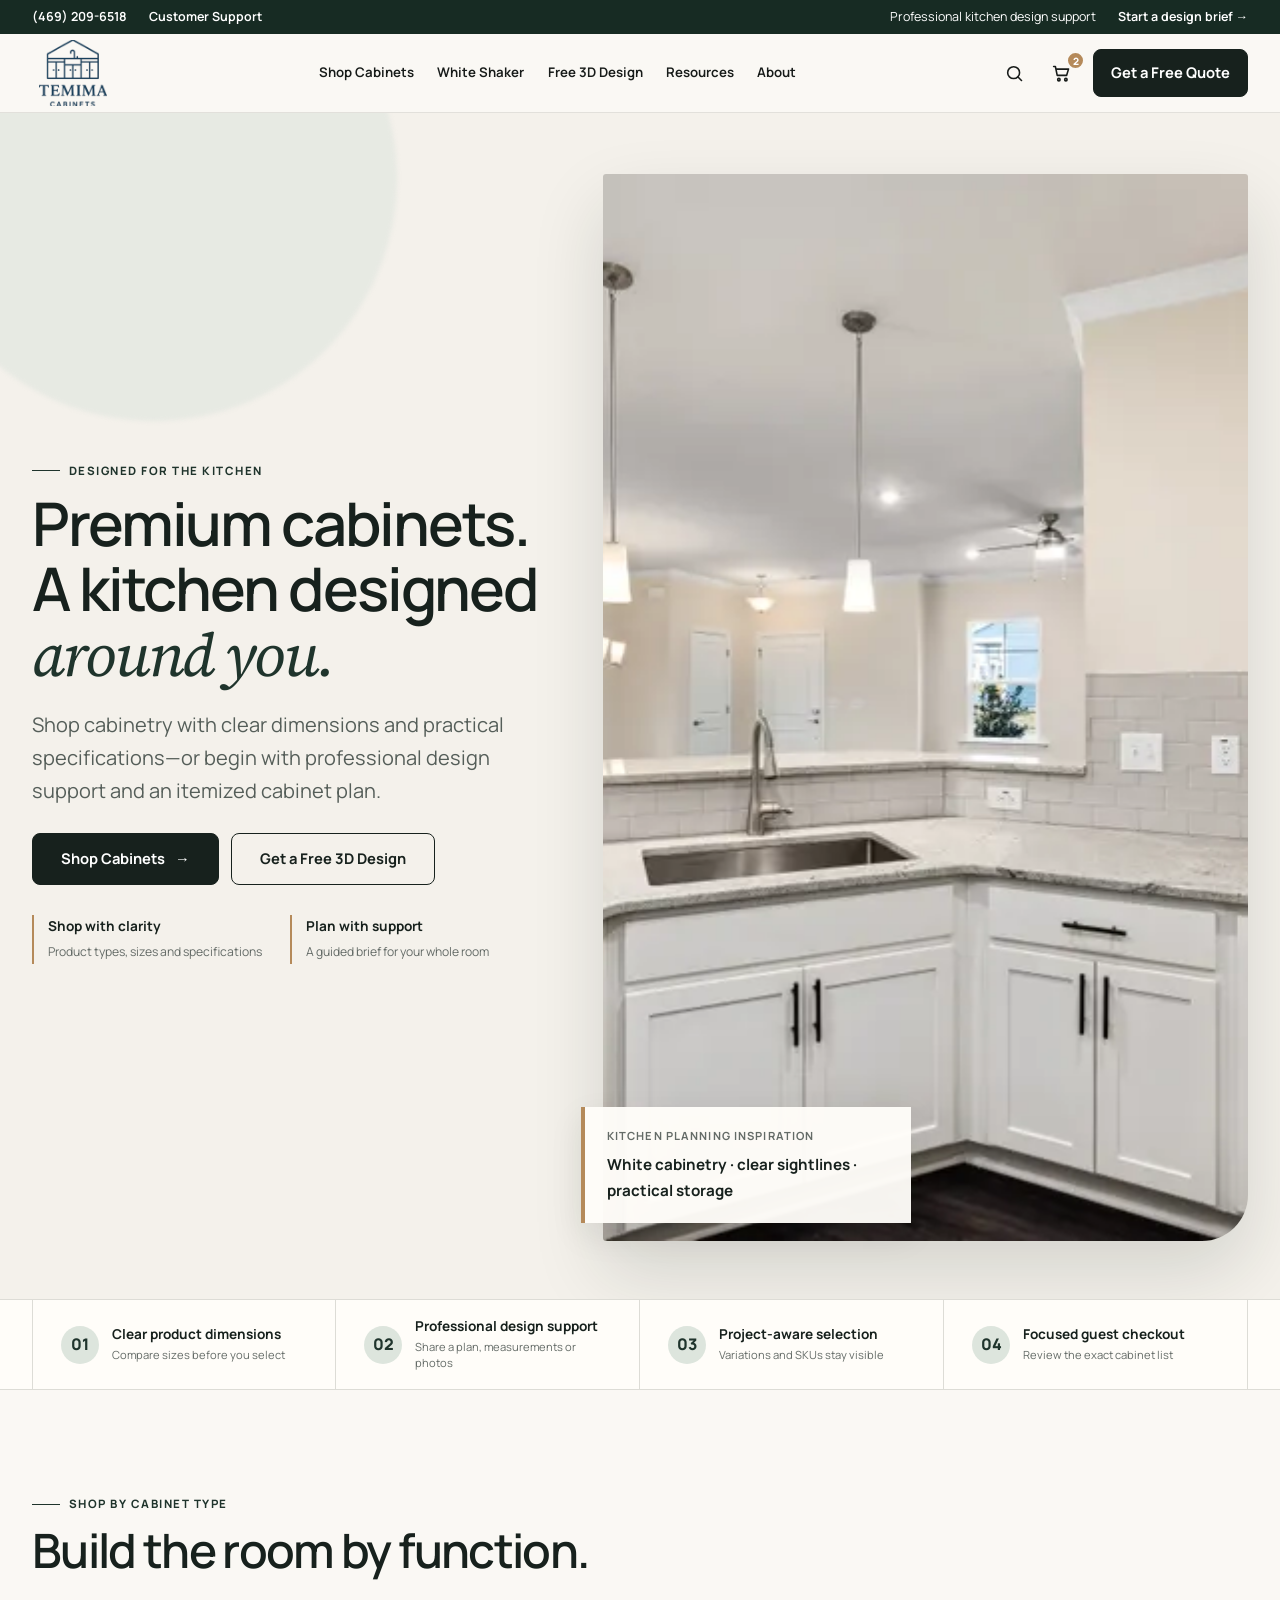
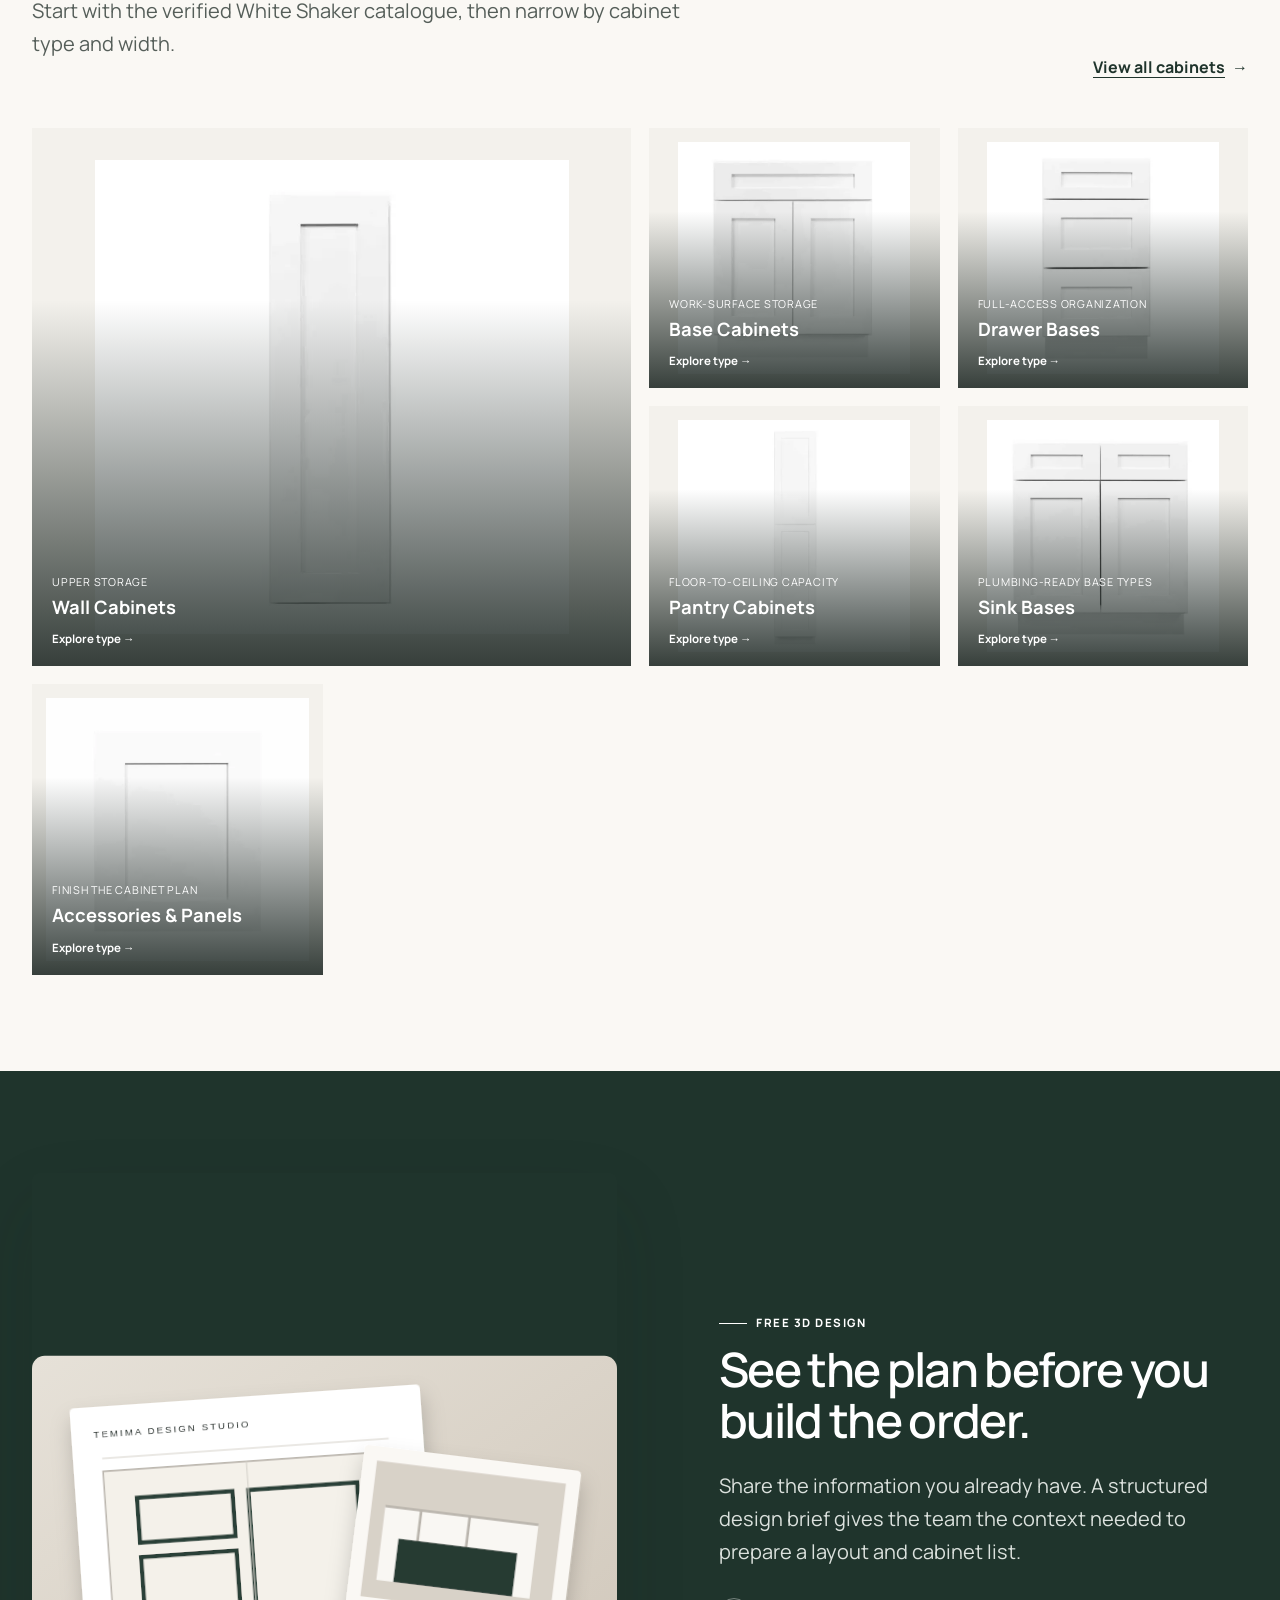
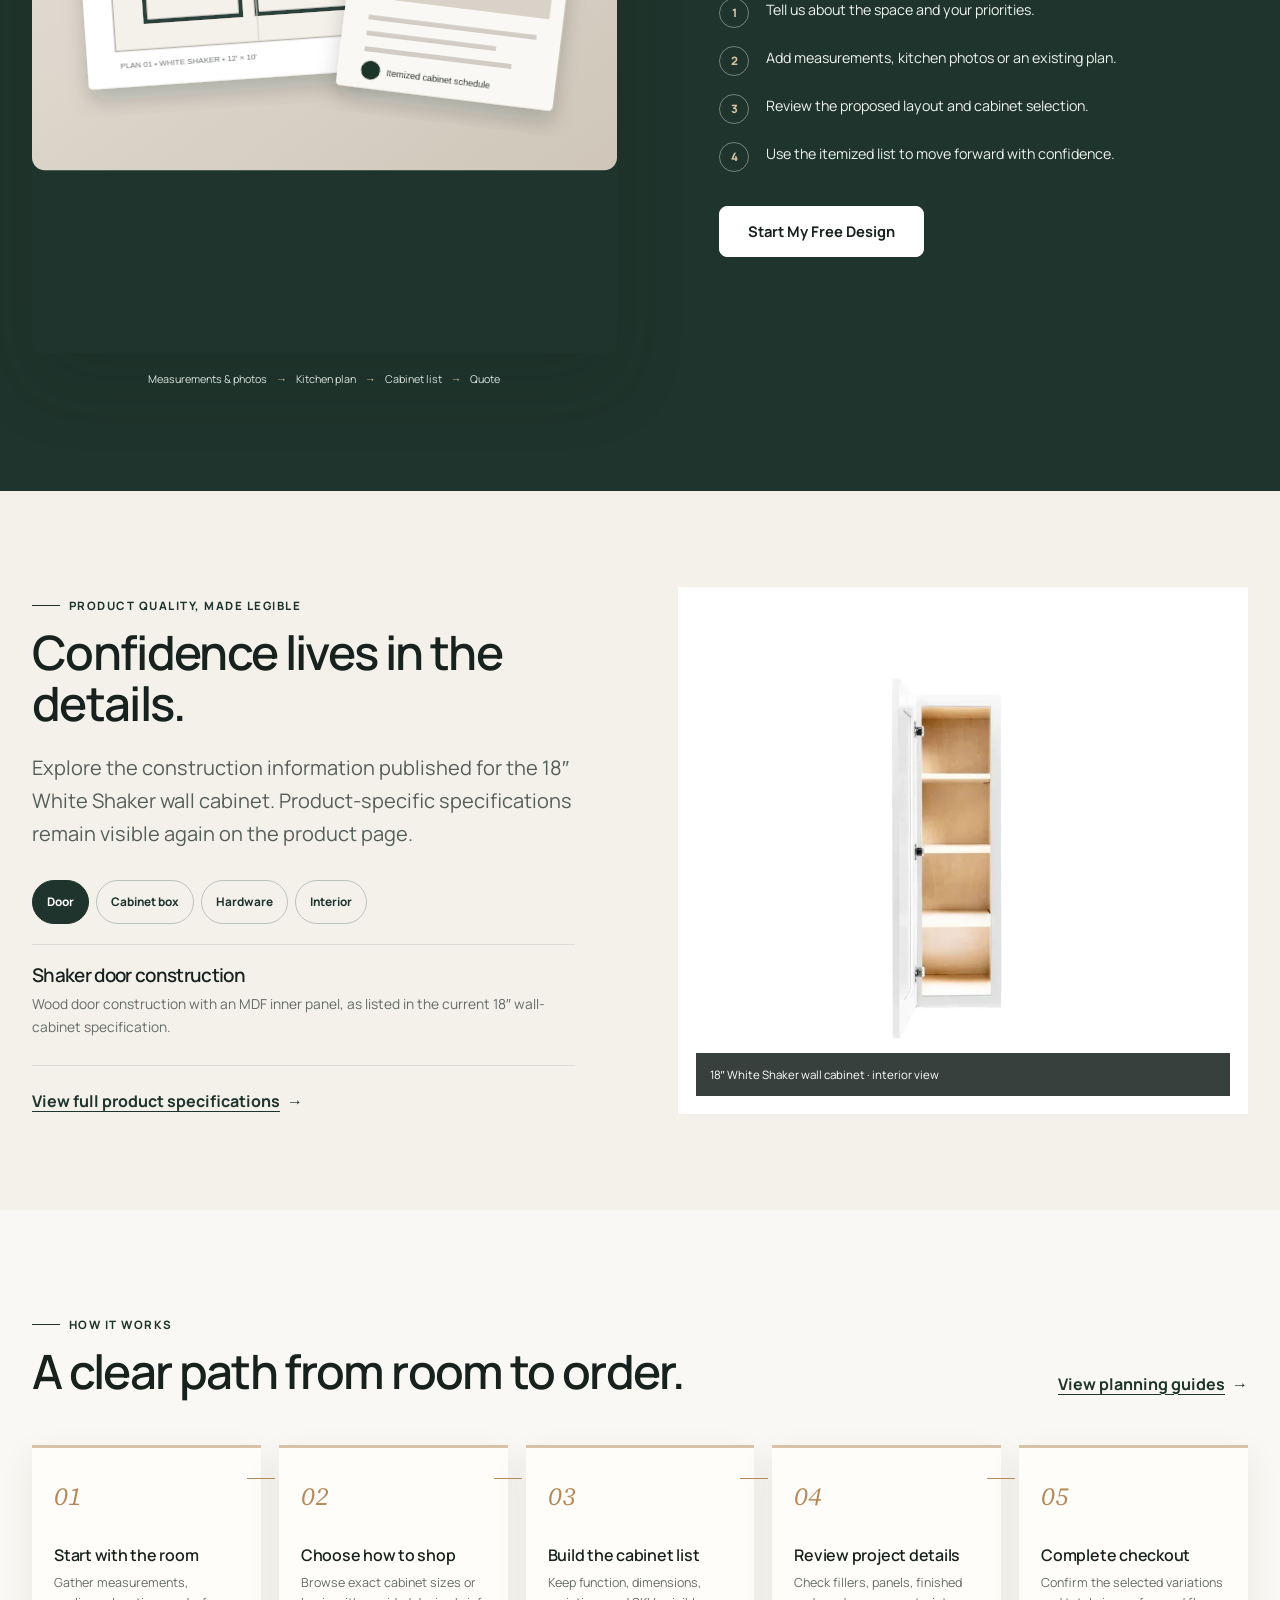
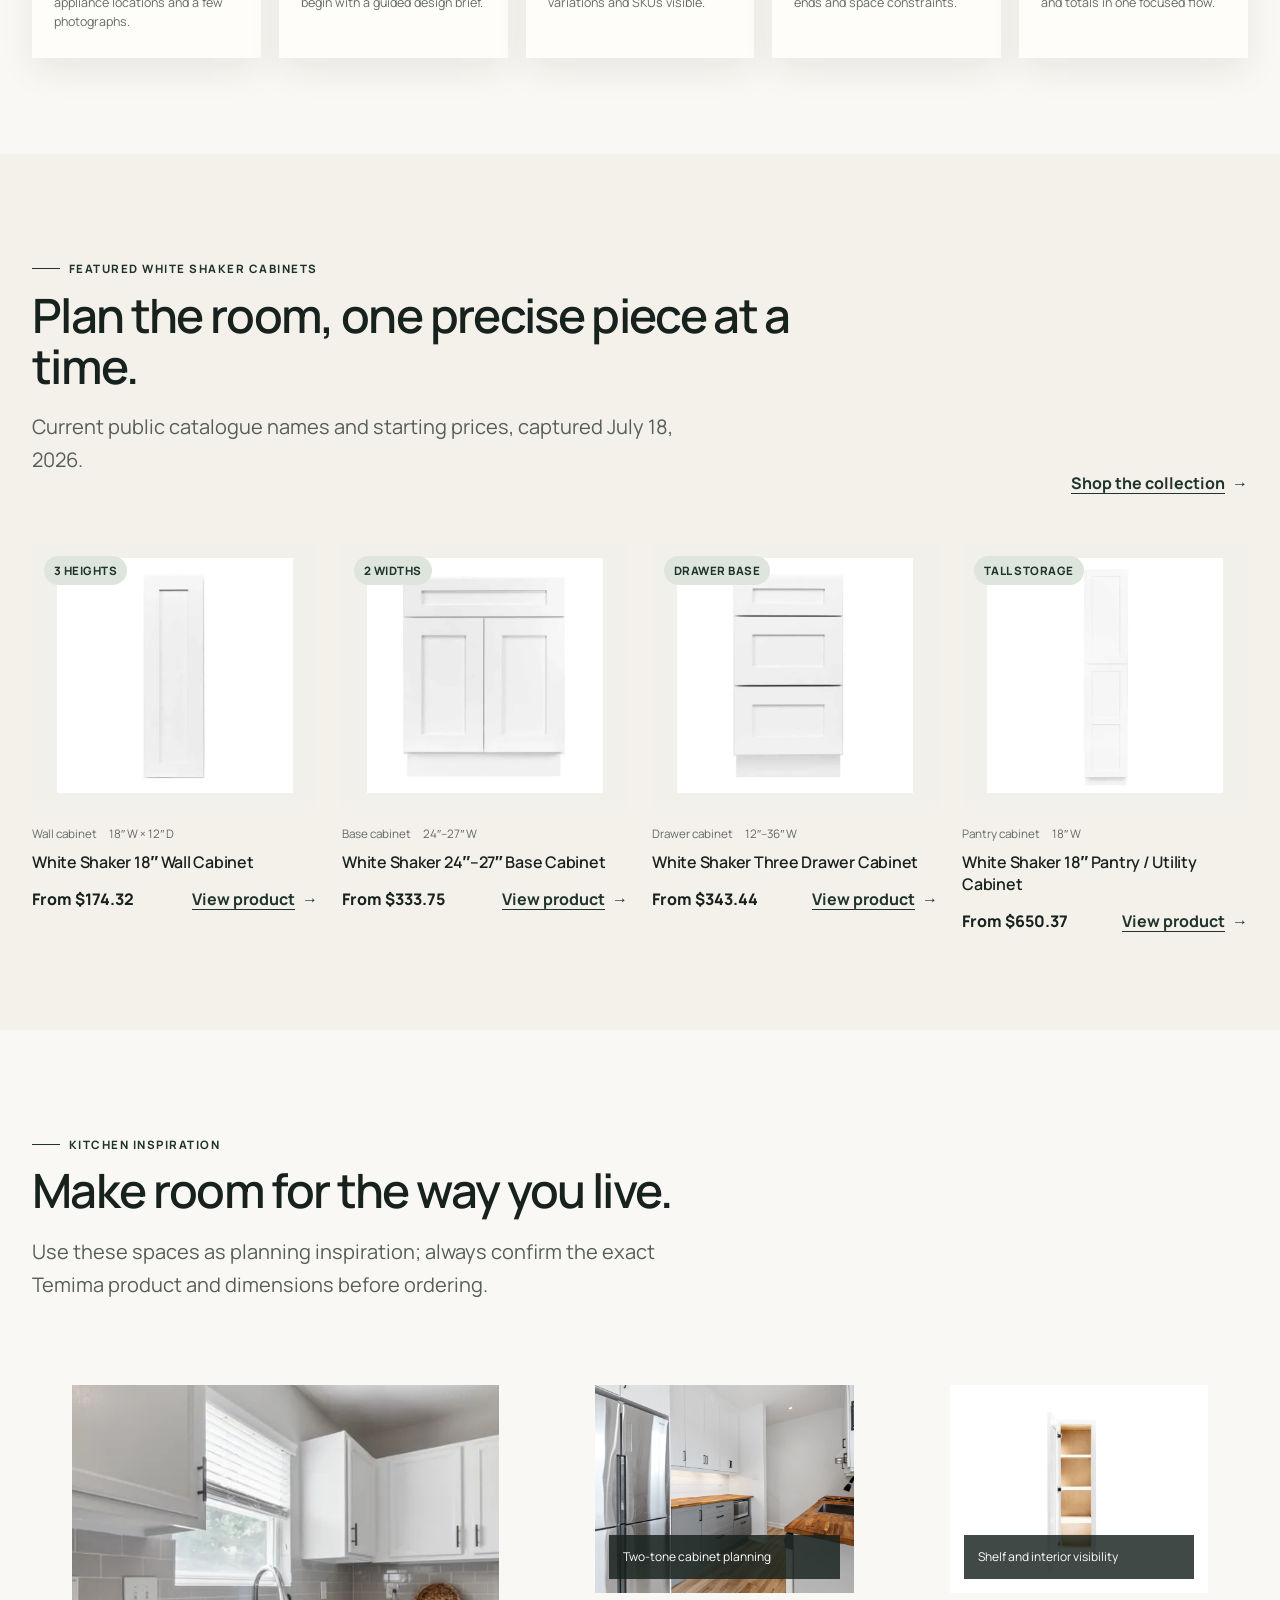
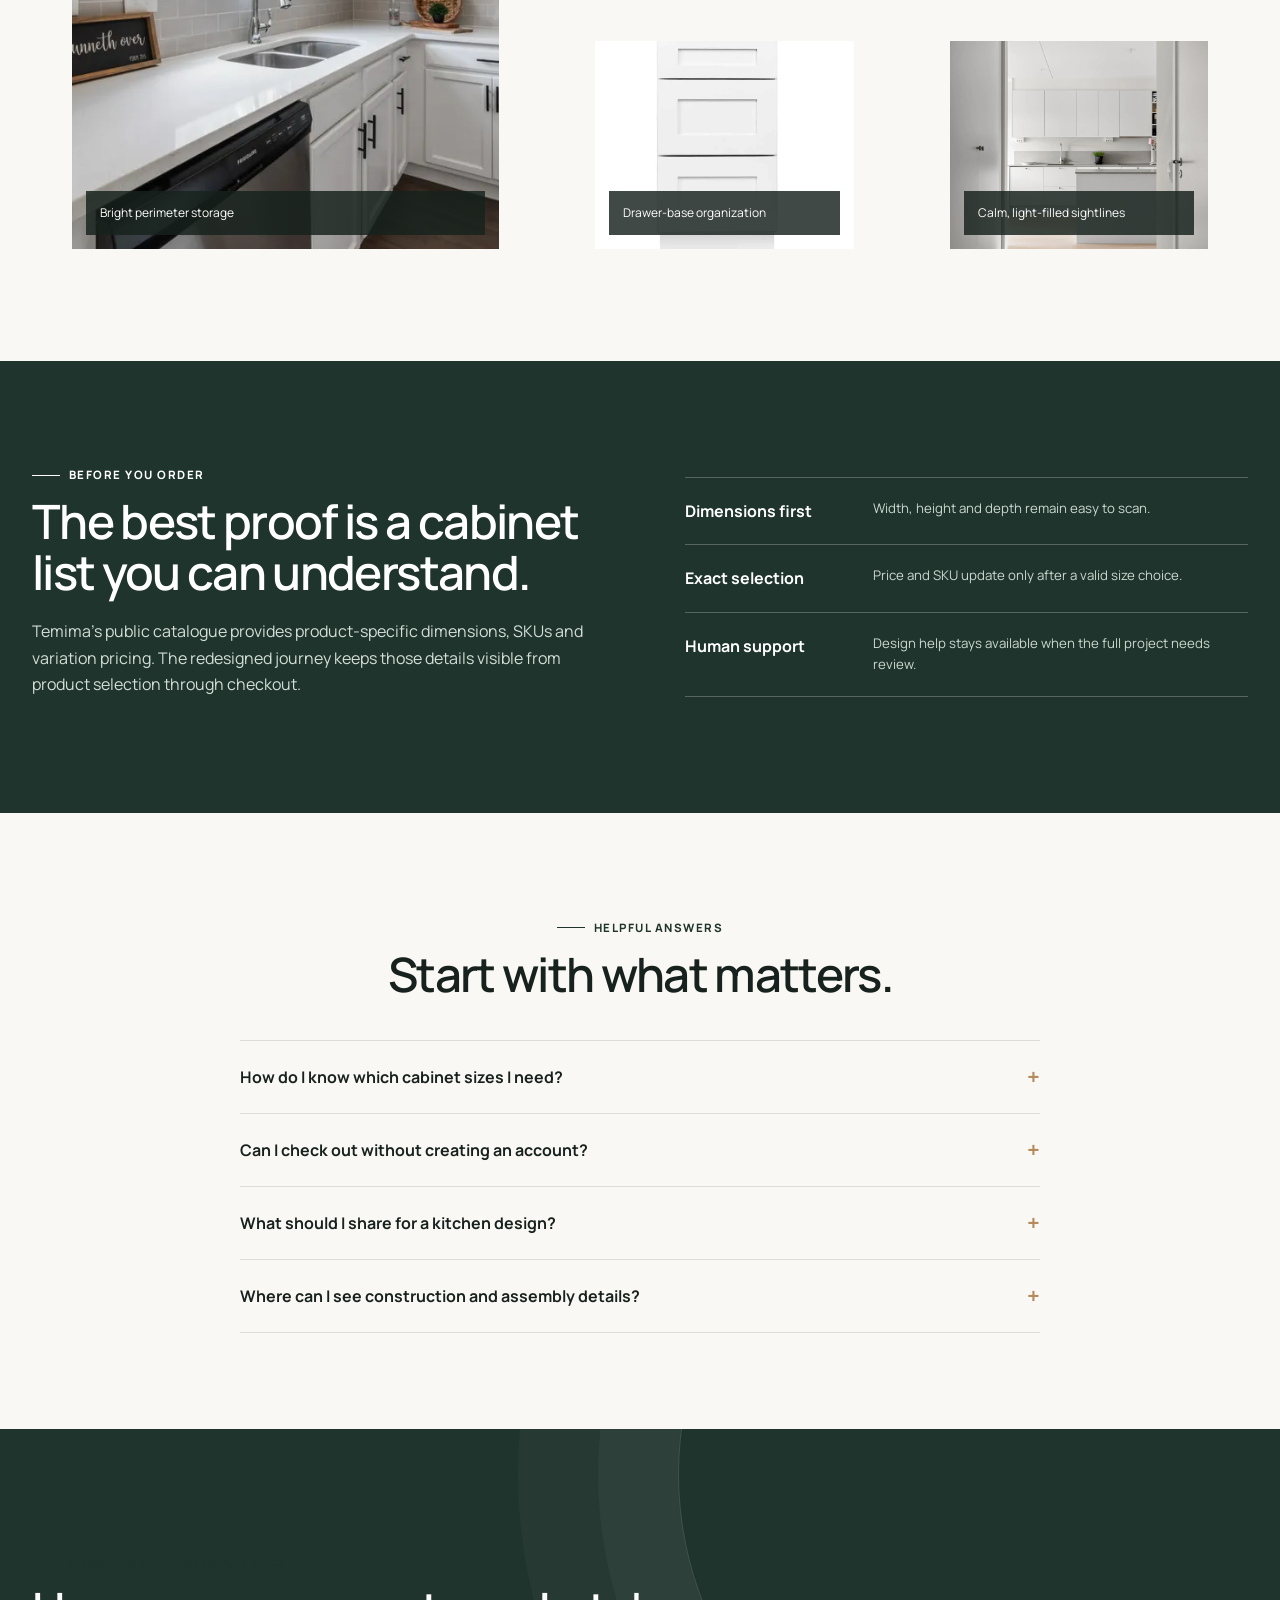
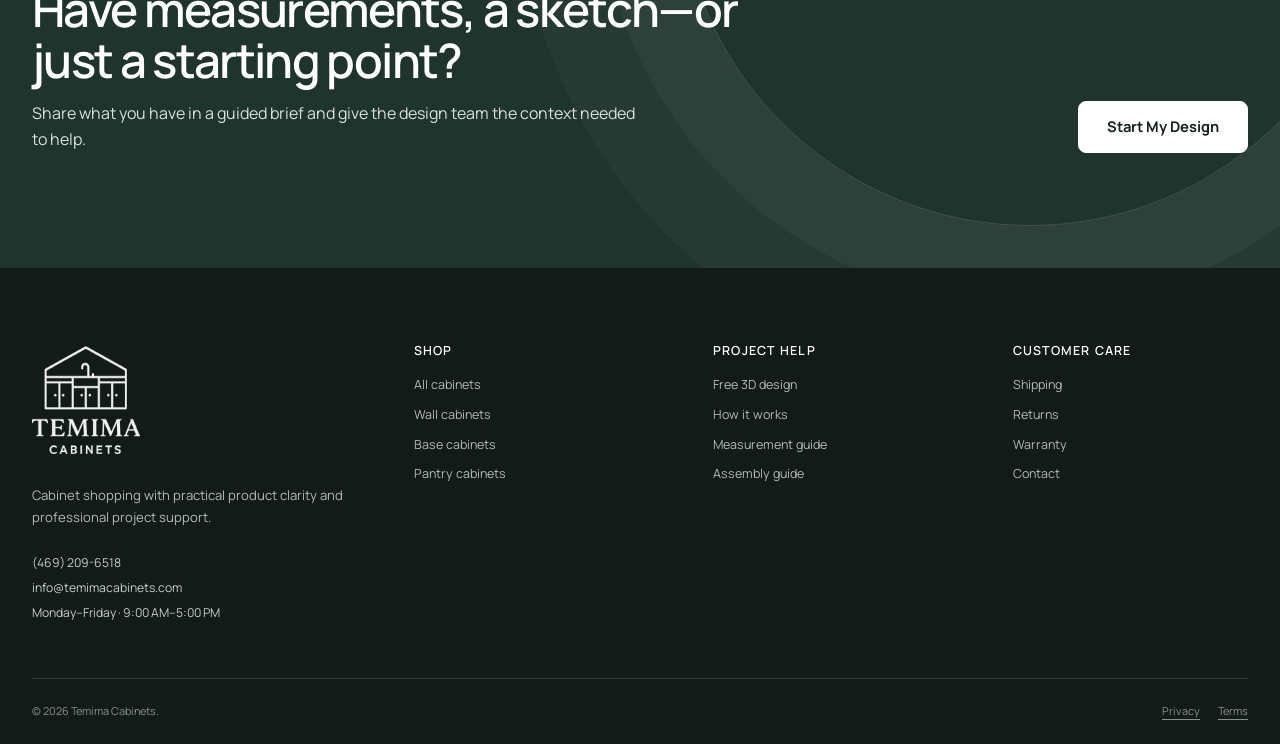
==== index.html @ cbaf7c5c "Complete Temima Cabinets premium ecommerce prototype" ====
<!doctype html>
<html lang="en">
<head>
  <meta charset="utf-8">
  <meta name="viewport" content="width=device-width,initial-scale=1">
  <meta name="description" content="Shop Temima Cabinets by cabinet type and size, or begin with a guided kitchen design brief.">
  <title>Temima Cabinets — Designed for the Kitchen. Built for Confidence.</title>
  <link rel="icon" href="assets/images/favicon.svg" type="image/svg+xml">
  <link rel="preload" as="image" href="assets/images/lifestyle/kitchen-wide-1600.webp" imagesrcset="assets/images/lifestyle/kitchen-wide-800.webp 800w, assets/images/lifestyle/kitchen-wide-1600.webp 1600w" imagesizes="(max-width: 960px) 100vw, 55vw">
  <link rel="stylesheet" href="assets/css/styles.css">
  <script src="assets/js/script.js" defer></script>
</head>
<body class="page-home" data-page="home" data-root="">
  <a class="skip-link" href="#main">Skip to content</a>
  <div class="utility-bar">
    <div class="container utility-inner">
      <div class="utility-group"><a href="tel:+14692096518">(469) 209-6518</a><a href="mailto:info@temimacabinets.com">Customer Support</a></div>
      <div class="utility-group"><span>Professional kitchen design support</span><a href="free-quote/">Start a design brief <span aria-hidden="true">→</span></a></div>
    </div>
  </div>
  <header class="site-header" data-header>
    <div class="container header-main">
      <a class="brand brand-official" href="index.html" aria-label="Temima Cabinets home"><img src="assets/images/brand/temima-logo.png" alt="Temima Cabinets" width="692" height="691"></a>
      <nav class="primary-nav" aria-label="Primary navigation">
        <a href="category/">Shop Cabinets</a><a href="category/">White Shaker</a><a href="free-quote/">Free 3D Design</a><a href="resources/">Resources</a><a href="#about">About</a>
      </nav>
      <div class="header-actions">
        <button class="icon-button search-button" type="button" aria-label="Open product search" data-search-open><svg class="icon" viewBox="0 0 24 24" aria-hidden="true"><circle cx="11" cy="11" r="6.8"/><path d="m16 16 4 4"/></svg></button>
        <a class="icon-button cart-link" href="cart/" aria-label="View cart"><svg class="icon" viewBox="0 0 24 24" aria-hidden="true"><path d="M3 4h2l2.1 10.1h10.8L20 7H6"/><circle cx="9" cy="19" r="1.4"/><circle cx="17" cy="19" r="1.4"/></svg><span class="cart-count" data-cart-count>0</span></a>
        <a class="button header-quote" href="free-quote/">Get a Free Quote</a>
        <button class="icon-button menu-toggle" type="button" aria-label="Open menu" aria-expanded="false" aria-controls="mobile-nav" data-menu-toggle><svg class="icon" viewBox="0 0 24 24" aria-hidden="true"><path d="M4 7h16M4 12h16M4 17h16"/></svg></button>
      </div>
    </div>
  </header>
  <nav class="mobile-nav" id="mobile-nav" aria-label="Mobile navigation" aria-hidden="true" data-mobile-nav>
    <a href="category/">Shop Cabinets <span>→</span></a><a href="category/">White Shaker <span>→</span></a><a href="free-quote/">Free 3D Design <span>→</span></a><a href="resources/">Resources <span>→</span></a><a href="#about">About <span>→</span></a><a class="button" href="free-quote/">Get a Free Quote</a>
  </nav>

  <main id="main">
    <section class="home-hero">
      <div class="container hero-grid">
        <div class="hero-copy">
          <span class="eyebrow">Designed for the kitchen</span>
          <h1>Premium cabinets.<br>A kitchen designed <em>around you.</em></h1>
          <p class="lead">Shop cabinetry with clear dimensions and practical specifications—or begin with professional design support and an itemized cabinet plan.</p>
          <div class="hero-actions"><a class="button button-large" href="category/">Shop Cabinets <span aria-hidden="true">→</span></a><a class="button button-outline button-large" href="free-quote/">Get a Free 3D Design</a></div>
          <div class="hero-note"><div><strong>Shop with clarity</strong><span>Product types, sizes and specifications</span></div><div><strong>Plan with support</strong><span>A guided brief for your whole room</span></div></div>
        </div>
        <figure class="hero-visual">
          <img src="assets/images/lifestyle/kitchen-wide-1600.webp" srcset="assets/images/lifestyle/kitchen-wide-800.webp 800w, assets/images/lifestyle/kitchen-wide-1600.webp 1600w" sizes="(max-width: 960px) 100vw, 55vw" alt="Bright kitchen with white Shaker-style cabinets, an island and dark flooring" width="1600" height="1067" fetchpriority="high">
          <figcaption class="hero-spec"><span>Kitchen planning inspiration</span><strong>White cabinetry · clear sightlines · practical storage</strong></figcaption>
        </figure>
      </div>
    </section>

    <section class="trust-strip" aria-label="Shopping support">
      <div class="container trust-grid">
        <div class="trust-item"><span class="trust-icon" aria-hidden="true">01</span><div><strong>Clear product dimensions</strong><small>Compare sizes before you select</small></div></div>
        <div class="trust-item"><span class="trust-icon" aria-hidden="true">02</span><div><strong>Professional design support</strong><small>Share a plan, measurements or photos</small></div></div>
        <div class="trust-item"><span class="trust-icon" aria-hidden="true">03</span><div><strong>Project-aware selection</strong><small>Variations and SKUs stay visible</small></div></div>
        <div class="trust-item"><span class="trust-icon" aria-hidden="true">04</span><div><strong>Focused guest checkout</strong><small>Review the exact cabinet list</small></div></div>
      </div>
    </section>

    <section class="section" aria-labelledby="types-title">
      <div class="container">
        <div class="section-head"><div><span class="eyebrow">Shop by cabinet type</span><h2 id="types-title">Build the room by function.</h2><p class="lead">Start with the verified White Shaker catalogue, then narrow by cabinet type and width.</p></div><a class="text-link" href="category/">View all cabinets</a></div>
        <div class="cabinet-type-grid">
          <article class="cabinet-type-card type-featured"><a href="category/?type=wall"><img src="assets/images/products/cabinet-wall-1024.webp" srcset="assets/images/products/cabinet-wall-600.webp 600w, assets/images/products/cabinet-wall-1024.webp 1024w" sizes="(max-width: 700px) 100vw, 40vw" alt="White Shaker wall cabinet" width="1024" height="1024"><span><small>Upper storage</small><strong>Wall Cabinets</strong><em>Explore type →</em></span></a></article>
          <article class="cabinet-type-card"><a href="category/?type=base"><img src="assets/images/products/cabinet-base-600.webp" alt="White Shaker base cabinet" width="600" height="600" loading="lazy"><span><small>Work-surface storage</small><strong>Base Cabinets</strong><em>Explore type →</em></span></a></article>
          <article class="cabinet-type-card"><a href="category/?type=drawer"><img src="assets/images/products/cabinet-drawer-600.webp" alt="White Shaker three-drawer base cabinet" width="600" height="600" loading="lazy"><span><small>Full-access organization</small><strong>Drawer Bases</strong><em>Explore type →</em></span></a></article>
          <article class="cabinet-type-card"><a href="category/?type=tall"><img src="assets/images/products/cabinet-pantry-600.webp" alt="White Shaker tall pantry cabinet" width="600" height="600" loading="lazy"><span><small>Floor-to-ceiling capacity</small><strong>Pantry Cabinets</strong><em>Explore type →</em></span></a></article>
          <article class="cabinet-type-card"><a href="category/?type=sink"><img src="assets/images/products/cabinet-sink-600.webp" alt="White Shaker sink base cabinet" width="600" height="600" loading="lazy"><span><small>Plumbing-ready base types</small><strong>Sink Bases</strong><em>Explore type →</em></span></a></article>
          <article class="cabinet-type-card"><a href="category/?type=accessory"><img src="assets/images/products/sample-door-600.webp" alt="White Shaker cabinet sample door" width="600" height="600" loading="lazy"><span><small>Finish the cabinet plan</small><strong>Accessories &amp; Panels</strong><em>Explore type →</em></span></a></article>
        </div>
      </div>
    </section>

    <section class="section section-dark design-section">
      <div class="container design-layout">
        <div class="design-visual"><img src="assets/images/design-board.svg" alt="Kitchen measurements moving through layout planning to an itemized cabinet schedule" width="1100" height="780" loading="lazy"><div class="design-flow" aria-label="Design process"><span>Measurements &amp; photos</span><i>→</i><span>Kitchen plan</span><i>→</i><span>Cabinet list</span><i>→</i><span>Quote</span></div></div>
        <div class="design-copy"><span class="eyebrow">Free 3D design</span><h2>See the plan before you build the order.</h2><p class="lead">Share the information you already have. A structured design brief gives the team the context needed to prepare a layout and cabinet list.</p><ol class="step-list"><li>Tell us about the space and your priorities.</li><li>Add measurements, kitchen photos or an existing plan.</li><li>Review the proposed layout and cabinet selection.</li><li>Use the itemized list to move forward with confidence.</li></ol><a class="button button-light button-large" href="free-quote/">Start My Free Design</a></div>
      </div>
    </section>

    <section class="section section-canvas" id="about" aria-labelledby="quality-title">
      <div class="container quality-layout quality-interactive">
        <div class="quality-copy">
          <span class="eyebrow">Product quality, made legible</span><h2 id="quality-title">Confidence lives in the details.</h2><p class="lead">Explore the construction information published for the 18″ White Shaker wall cabinet. Product-specific specifications remain visible again on the product page.</p>
          <div class="quality-tabs" role="tablist" aria-label="Cabinet construction details">
            <button role="tab" aria-selected="true" aria-controls="quality-door" id="tab-door" data-quality-tab="door">Door</button>
            <button role="tab" aria-selected="false" aria-controls="quality-box" id="tab-box" data-quality-tab="box">Cabinet box</button>
            <button role="tab" aria-selected="false" aria-controls="quality-hardware" id="tab-hardware" data-quality-tab="hardware">Hardware</button>
            <button role="tab" aria-selected="false" aria-controls="quality-interior" id="tab-interior" data-quality-tab="interior">Interior</button>
          </div>
          <div class="quality-panel is-active" role="tabpanel" id="quality-door" aria-labelledby="tab-door" data-quality-panel="door"><h3>Shaker door construction</h3><p>Wood door construction with an MDF inner panel, as listed in the current 18″ wall-cabinet specification.</p></div>
          <div class="quality-panel" role="tabpanel" id="quality-box" aria-labelledby="tab-box" data-quality-panel="box" hidden><h3>Cabinet box</h3><p>The current product specification lists a ½″ A-grade plywood cabinet box and finished cabinet sides.</p></div>
          <div class="quality-panel" role="tabpanel" id="quality-hardware" aria-labelledby="tab-hardware" data-quality-panel="hardware" hidden><h3>Concealed hinges</h3><p>The current product specification lists six-way adjustable, concealed soft-close European hinges.</p></div>
          <div class="quality-panel" role="tabpanel" id="quality-interior" aria-labelledby="tab-interior" data-quality-panel="interior" hidden><h3>Storage interior</h3><p>Two adjustable shelves are listed for 30″ and 36″ heights; the 42″ height lists three.</p></div>
          <a class="text-link" href="product/#specifications">View full product specifications</a>
        </div>
        <figure class="quality-detail"><img src="assets/images/products/wall-front-open-1024.webp" alt="Open White Shaker wall cabinet showing natural wood interior and adjustable shelves" width="1024" height="683" loading="lazy"><figcaption>18″ White Shaker wall cabinet · interior view</figcaption></figure>
      </div>
    </section>

    <section class="section" id="resources" aria-labelledby="process-title">
      <div class="container"><div class="section-head"><div><span class="eyebrow">How it works</span><h2 id="process-title">A clear path from room to order.</h2></div><a class="text-link" href="resources/">View planning guides</a></div>
        <div class="how-grid">
          <article class="how-step"><span>01</span><div><h3>Start with the room</h3><p>Gather measurements, appliance locations and a few photographs.</p></div></article>
          <article class="how-step"><span>02</span><div><h3>Choose how to shop</h3><p>Browse exact cabinet sizes or begin with a guided design brief.</p></div></article>
          <article class="how-step"><span>03</span><div><h3>Build the cabinet list</h3><p>Keep function, dimensions, variations and SKUs visible.</p></div></article>
          <article class="how-step"><span>04</span><div><h3>Review project details</h3><p>Check fillers, panels, finished ends and space constraints.</p></div></article>
          <article class="how-step"><span>05</span><div><h3>Complete checkout</h3><p>Confirm the selected variations and totals in one focused flow.</p></div></article>
        </div>
      </div>
    </section>

    <section class="section section-canvas" aria-labelledby="featured-title">
      <div class="container">
        <div class="section-head"><div><span class="eyebrow">Featured White Shaker cabinets</span><h2 id="featured-title">Plan the room, one precise piece at a time.</h2><p class="lead">Current public catalogue names and starting prices, captured July 18, 2026.</p></div><a class="text-link" href="category/">Shop the collection</a></div>
        <div class="product-grid">
          <article class="product-card" data-product-card data-type="wall" data-width="18" data-price="174.32" data-name="White Shaker 18-inch Wall Cabinet" data-image="assets/images/products/cabinet-wall-600.webp"><div class="product-media"><img src="assets/images/products/cabinet-wall-600.webp" alt="White Shaker 18-inch wall cabinet" width="600" height="600" loading="lazy"><span class="tag product-badge">3 heights</span><button class="button button-light quick-view" type="button" data-quick-view>Quick view</button></div><div class="product-meta"><span>Wall cabinet</span><span>18″ W × 12″ D</span></div><h3><a href="product/">White Shaker 18″ Wall Cabinet</a></h3><div class="product-actions"><span class="price">From $174.32</span><a class="text-link" href="product/">View product</a></div></article>
          <article class="product-card" data-product-card data-type="base" data-width="24" data-price="333.75" data-name="White Shaker 24–27-inch Base Cabinet" data-image="assets/images/products/cabinet-base-600.webp"><div class="product-media"><img src="assets/images/products/cabinet-base-600.webp" alt="White Shaker base cabinet" width="600" height="600" loading="lazy"><span class="tag product-badge">2 widths</span><button class="button button-light quick-view" type="button" data-quick-view>Quick view</button></div><div class="product-meta"><span>Base cabinet</span><span>24″–27″ W</span></div><h3><a href="product/">White Shaker 24″–27″ Base Cabinet</a></h3><div class="product-actions"><span class="price">From $333.75</span><a class="text-link" href="product/">View product</a></div></article>
          <article class="product-card" data-product-card data-type="drawer" data-width="12" data-price="343.44" data-name="White Shaker Three Drawer Cabinet" data-image="assets/images/products/cabinet-drawer-600.webp"><div class="product-media"><img src="assets/images/products/cabinet-drawer-600.webp" alt="White Shaker three-drawer cabinet" width="600" height="600" loading="lazy"><span class="tag product-badge">Drawer base</span><button class="button button-light quick-view" type="button" data-quick-view>Quick view</button></div><div class="product-meta"><span>Drawer cabinet</span><span>12″–36″ W</span></div><h3><a href="product/">White Shaker Three Drawer Cabinet</a></h3><div class="product-actions"><span class="price">From $343.44</span><a class="text-link" href="product/">View product</a></div></article>
          <article class="product-card" data-product-card data-type="tall" data-width="18" data-price="650.37" data-name="White Shaker 18-inch Pantry / Utility Cabinet" data-image="assets/images/products/cabinet-pantry-600.webp"><div class="product-media"><img src="assets/images/products/cabinet-pantry-600.webp" alt="White Shaker 18-inch pantry and utility cabinet" width="600" height="600" loading="lazy"><span class="tag product-badge">Tall storage</span><button class="button button-light quick-view" type="button" data-quick-view>Quick view</button></div><div class="product-meta"><span>Pantry cabinet</span><span>18″ W</span></div><h3><a href="product/">White Shaker 18″ Pantry / Utility Cabinet</a></h3><div class="product-actions"><span class="price">From $650.37</span><a class="text-link" href="product/">View product</a></div></article>
        </div>
      </div>
    </section>

    <section class="section" aria-labelledby="inspiration-title">
      <div class="container"><div class="section-head"><div><span class="eyebrow">Kitchen inspiration</span><h2 id="inspiration-title">Make room for the way you live.</h2><p class="lead">Use these spaces as planning inspiration; always confirm the exact Temima product and dimensions before ordering.</p></div></div>
        <div class="inspiration-grid inspiration-photos">
          <figure class="inspiration-tile"><img src="assets/images/lifestyle/kitchen-detail-1600.webp" srcset="assets/images/lifestyle/kitchen-detail-800.webp 800w, assets/images/lifestyle/kitchen-detail-1600.webp 1600w" sizes="(max-width: 700px) 100vw, 44vw" alt="White Shaker-style kitchen with dark hardware and grey tile backsplash" width="1600" height="1067" loading="lazy"><figcaption class="inspiration-caption">Bright perimeter storage</figcaption></figure>
          <figure class="inspiration-tile"><img src="assets/images/lifestyle/kitchen-hero-960.webp" alt="Compact two-tone Shaker-style kitchen with wood counters" width="960" height="640" loading="lazy"><figcaption class="inspiration-caption">Two-tone cabinet planning</figcaption></figure>
          <figure class="inspiration-tile"><img src="assets/images/products/wall-front-open-1024.webp" alt="Open White Shaker wall cabinet showing shelves" width="1024" height="683" loading="lazy"><figcaption class="inspiration-caption">Shelf and interior visibility</figcaption></figure>
          <figure class="inspiration-tile"><img src="assets/images/products/cabinet-drawer-1024.webp" alt="White Shaker three-drawer cabinet" width="1024" height="1024" loading="lazy"><figcaption class="inspiration-caption">Drawer-base organization</figcaption></figure>
          <figure class="inspiration-tile"><img src="assets/images/lifestyle/kitchen-light-1600.webp" alt="Minimal light-filled kitchen viewed from a hallway" width="1200" height="1800" loading="lazy"><figcaption class="inspiration-caption">Calm, light-filled sightlines</figcaption></figure>
        </div>
      </div>
    </section>

    <section class="section section-dark confidence-section" aria-labelledby="proof-title">
      <div class="container confidence-grid"><div><span class="eyebrow">Before you order</span><h2 id="proof-title">The best proof is a cabinet list you can understand.</h2><p>Temima’s public catalogue provides product-specific dimensions, SKUs and variation pricing. The redesigned journey keeps those details visible from product selection through checkout.</p></div><ul class="confidence-list"><li><strong>Dimensions first</strong><span>Width, height and depth remain easy to scan.</span></li><li><strong>Exact selection</strong><span>Price and SKU update only after a valid size choice.</span></li><li><strong>Human support</strong><span>Design help stays available when the full project needs review.</span></li></ul></div>
    </section>

    <section class="section" aria-labelledby="faq-title"><div class="narrow center"><span class="eyebrow">Helpful answers</span><h2 id="faq-title">Start with what matters.</h2></div><div class="narrow faq-list spacer-top">
      <details><summary>How do I know which cabinet sizes I need?</summary><div class="faq-answer">Use the catalogue filters when you already have a cabinet list. If you are beginning with measurements, photos or a plan, start with the design brief so the whole room can be considered.</div></details>
      <details><summary>Can I check out without creating an account?</summary><div class="faq-answer">The redesign provides a focused guest-checkout path. The final WordPress implementation will use the approved WooCommerce checkout and payment configuration.</div></details>
      <details><summary>What should I share for a kitchen design?</summary><div class="faq-answer">Measurements, photographs, plans, appliance locations and inspiration images are useful. The guided form clearly separates required information from optional uploads.</div></details>
      <details><summary>Where can I see construction and assembly details?</summary><div class="faq-answer">Product-specific dimensions and construction details appear beside the purchase controls and in the specification section. Planning and policy guides are available in Resources.</div></details>
    </div></section>

    <section class="final-cta"><div class="container final-cta-inner"><div><span class="eyebrow">Your project, made clearer</span><h2>Have measurements, a sketch—or just a starting point?</h2><p>Share what you have in a guided brief and give the design team the context needed to help.</p></div><a class="button button-light button-large" href="free-quote/">Start My Design</a></div></section>
  </main>

  <footer class="site-footer"><div class="container footer-main"><div class="footer-brand"><a class="brand brand-official" href="index.html"><img src="assets/images/brand/temima-logo.png" alt="Temima Cabinets" width="692" height="691" loading="lazy"></a><p>Cabinet shopping with practical product clarity and professional project support.</p><address class="footer-contact"><a href="tel:+14692096518">(469) 209-6518</a><a href="mailto:info@temimacabinets.com">info@temimacabinets.com</a><span>Monday–Friday · 9:00 AM–5:00 PM</span></address></div><div class="footer-col"><h2>Shop</h2><a href="category/">All cabinets</a><a href="category/?type=wall">Wall cabinets</a><a href="category/?type=base">Base cabinets</a><a href="category/?type=tall">Pantry cabinets</a></div><div class="footer-col"><h2>Project help</h2><a href="free-quote/">Free 3D design</a><a href="#resources">How it works</a><a href="resources/#measurement">Measurement guide</a><a href="resources/#assembly">Assembly guide</a></div><div class="footer-col"><h2>Customer care</h2><a href="resources/#shipping">Shipping</a><a href="resources/#returns">Returns</a><a href="resources/#warranty">Warranty</a><a href="resources/#contact">Contact</a></div></div><div class="container footer-bottom"><span>© 2026 Temima Cabinets.</span><div><a href="resources/#privacy">Privacy</a><a href="resources/#terms">Terms</a></div></div></footer>

  <div class="search-panel" role="dialog" aria-modal="true" aria-labelledby="search-title" aria-hidden="true" data-search-panel><div class="search-box"><div class="search-box-head"><div><span class="eyebrow">Product finder</span><h2 id="search-title">Search cabinets</h2></div><button class="icon-button" type="button" aria-label="Close search" data-search-close>×</button></div><form class="search-input-wrap" role="search" data-search-form><label class="sr-only" for="site-search">Search product name, type or size</label><input id="site-search" type="search" placeholder="Try “18 inch wall cabinet”" autocomplete="off" role="combobox" aria-autocomplete="list" aria-expanded="false" aria-controls="search-results" data-search-input><button class="button" type="submit">Search</button></form><p class="search-hint">Search by product type, width or product name.</p><div class="search-suggestions" id="search-results" role="listbox" aria-label="Product suggestions" data-search-results></div></div></div>
  <div class="modal" role="dialog" aria-modal="true" aria-labelledby="quick-title" aria-hidden="true" data-quick-modal><div class="modal-dialog"><button class="icon-button modal-close" type="button" aria-label="Close quick view" data-modal-close>×</button><div class="quick-modal-content"><div class="quick-modal-media"><img src="assets/images/products/cabinet-wall-600.webp" alt="" width="600" height="600" data-quick-image></div><div class="quick-modal-copy"><span class="eyebrow">Quick view</span><h2 id="quick-title" data-quick-name>Cabinet</h2><p>Review the cabinet type and starting price here, then choose an exact size on the product page.</p><p class="product-price" data-quick-price>From $0.00</p><a class="button button-wide" href="product/">Choose a size</a></div></div></div></div>
  <div class="toast" role="status" aria-live="polite" aria-atomic="true" data-toast></div>
</body>
</html>
---- assets/css/styles.css ----
/* Temima Cabinets — standalone presentation prototype
   Designed for the Kitchen. Built for Confidence. */
@font-face {
  font-family: "Manrope";
  font-style: normal;
  font-weight: 400 800;
  font-display: swap;
  src: url("../fonts/manrope-latin.woff2") format("woff2");
}
@font-face {
  font-family: "Source Serif 4";
  font-style: italic;
  font-weight: 400 500;
  font-display: swap;
  src: url("../fonts/source-serif-4-italic-latin.woff2") format("woff2");
}
:root {
  /* Color */
  --ink: #17211d;
  --forest: #1f342c;
  --forest-2: #29483b;
  --white: #faf8f4;
  --paper: #fffdf9;
  --canvas: #f4f1eb;
  --oak: #b58a5a;
  --sand: #d7c2a7;
  --sage: #dde5dd;
  --charcoal: #2c302e;
  --text: #171b19;
  --muted: #646b67;
  --border: #dddcd6;
  --success: #257553;
  --warning: #a8651b;
  --error: #bc4545;
  --focus: #b27535;
  --overlay: rgba(13, 24, 20, .78);
  --background-page: var(--white);
  --background-elevated: var(--paper);
  --background-subtle: var(--canvas);
  --text-strong: var(--ink);
  --text-body: var(--text);
  --text-muted: var(--muted);
  --border-subtle: var(--border);
  --button-primary: var(--ink);
  --button-primary-hover: var(--forest-2);

  /* Elevation and shape */
  --shadow-xs: 0 3px 12px rgba(23, 33, 29, .06);
  --shadow-sm: 0 12px 32px rgba(23, 33, 29, .08);
  --shadow-lg: 0 32px 72px rgba(23, 33, 29, .14);
  --radius-xs: 6px;
  --radius-sm: 8px;
  --radius: 14px;
  --radius-lg: 20px;

  /* Spacing */
  --space-1: 4px;
  --space-2: 8px;
  --space-3: 12px;
  --space-4: 16px;
  --space-5: 20px;
  --space-6: 24px;
  --space-8: 32px;
  --space-10: 40px;
  --space-12: 48px;
  --space-16: 64px;
  --space-20: 80px;
  --space-24: 96px;
  --space-32: 128px;

  /* Layout and motion */
  --container-max: 1320px;
  --container-narrow: 800px;
  --max: var(--container-max);
  --bp-mobile: 700px;
  --bp-tablet: 960px;
  --bp-desktop: 1280px;
  --motion-fast: 160ms;
  --motion-base: 240ms;
  --motion-slow: 360ms;
  --ease: cubic-bezier(.2,.7,.2,1);
  --sans: "Manrope", "Segoe UI", Helvetica, Arial, sans-serif;
  --serif: "Source Serif 4", "Iowan Old Style", "Baskerville", serif;
}

*, *::before, *::after { box-sizing: border-box; }
html { scroll-behavior: smooth; }
body {
  margin: 0;
  min-width: 320px;
  color: var(--text);
  background: var(--white);
  font: 400 16px/1.65 var(--sans);
  -webkit-font-smoothing: antialiased;
}
body.nav-open, body.modal-open { overflow: hidden; }
img, svg { display: block; max-width: 100%; }
button, input, select, textarea { font: inherit; }
button, a { -webkit-tap-highlight-color: transparent; }
a { color: inherit; text-decoration-thickness: 1px; text-underline-offset: 4px; }
button { color: inherit; }
p { margin: 0 0 1.25rem; }
h1, h2, h3, h4 { margin: 0; color: var(--ink); font-weight: 580; letter-spacing: -.035em; line-height: 1.08; }
h1 { font-size: clamp(2.75rem, 5.25vw, 4.75rem); }
h2 { font-size: clamp(2.1rem, 3.7vw, 3.35rem); }
h3 { font-size: clamp(1.25rem, 1.75vw, 1.65rem); }
small { line-height: 1.4; }
fieldset { min-width: 0; margin: 0; padding: 0; border: 0; }
legend { padding: 0; }
:focus-visible { outline: 3px solid var(--oak); outline-offset: 3px; }
::selection { background: var(--sand); color: var(--ink); }

.skip-link { position: fixed; z-index: 2000; top: 12px; left: 12px; padding: 12px 18px; color: #fff; background: var(--ink); transform: translateY(-150%); }
.skip-link:focus { transform: none; }
.container { width: min(calc(100% - 64px), var(--max)); margin-inline: auto; }
.narrow { width: min(calc(100% - 40px), 800px); margin-inline: auto; }
.section { padding: clamp(72px, 9vw, 128px) 0; }
.section-sm { padding: clamp(48px, 6vw, 80px) 0; }
.section-dark { color: #fff; background: var(--forest); }
.section-dark h2, .section-dark h3, .section-dark .eyebrow { color: #fff; }
.section-canvas { background: var(--canvas); }
.section-sage { background: var(--sage); }
.eyebrow { display: inline-flex; gap: 9px; align-items: center; margin-bottom: 18px; color: var(--forest); font-size: .78rem; font-weight: 750; letter-spacing: .13em; line-height: 1.2; text-transform: uppercase; }
.eyebrow::before { width: 28px; height: 1px; background: currentColor; content: ""; }
.lead { max-width: 690px; color: var(--muted); font-size: clamp(1.05rem, 1.6vw, 1.25rem); line-height: 1.65; }
.section-head { display: flex; gap: 32px; align-items: end; justify-content: space-between; margin-bottom: 48px; }
.section-head > div:first-child { max-width: 760px; }
.section-head .lead { margin-top: 18px; }
.center { text-align: center; }
.center .lead { margin-inline: auto; }
.spacer-top { margin-top: 40px; }
.sr-only { position: absolute !important; width: 1px !important; height: 1px !important; padding: 0 !important; overflow: hidden !important; clip: rect(0,0,0,0) !important; white-space: nowrap !important; border: 0 !important; }
.hidden { display: none !important; }

.button {
  display: inline-flex;
  min-height: 50px;
  align-items: center;
  justify-content: center;
  gap: 10px;
  padding: 13px 22px;
  border: 1px solid var(--ink);
  border-radius: var(--radius-sm);
  color: #fff;
  background: var(--ink);
  font-size: .92rem;
  font-weight: 700;
  line-height: 1.2;
  text-align: center;
  text-decoration: none;
  cursor: pointer;
  transition: transform .2s var(--ease), background .2s, border-color .2s;
}
.button:hover { border-color: var(--forest-2); background: var(--forest-2); transform: translateY(-2px); }
.button-light { color: var(--ink); border-color: #fff; background: #fff; }
.button-light:hover { color: #fff; border-color: var(--oak); background: var(--oak); }
.button-outline { color: var(--ink); background: transparent; }
.button-outline:hover { color: #fff; background: var(--ink); }
.button-quiet { color: var(--forest); border-color: transparent; background: transparent; text-decoration: underline; }
.button-quiet:hover { color: var(--ink); background: var(--sage); }
.button-wide { width: 100%; }
.button-large { min-height: 56px; padding: 16px 28px; }
.button[disabled] { cursor: not-allowed; opacity: .5; transform: none; }
.text-link { color: var(--forest); font-weight: 720; }
.text-link::after { display: inline-block; margin-left: 7px; content: "→"; transition: transform .2s; }
.text-link:hover::after { transform: translateX(4px); }
.icon-button { display: inline-grid; width: 46px; height: 46px; place-items: center; padding: 0; border: 0; border-radius: 50%; background: transparent; cursor: pointer; }
.icon-button:hover { background: var(--canvas); }
.icon { width: 21px; height: 21px; fill: none; stroke: currentColor; stroke-linecap: round; stroke-linejoin: round; stroke-width: 1.8; }
.tag { display: inline-flex; align-items: center; min-height: 29px; padding: 5px 10px; border-radius: 100px; color: var(--forest); background: var(--sage); font-size: .72rem; font-weight: 760; letter-spacing: .04em; text-transform: uppercase; }

/* Global shell */
.prototype-banner { padding: 8px 20px; color: #fff; background: var(--ink); font-size: .76rem; letter-spacing: .035em; line-height: 1.45; text-align: center; }
.utility-bar { color: #fff; background: var(--forest); font-size: .78rem; }
.utility-inner { display: flex; min-height: 38px; align-items: center; justify-content: space-between; }
.utility-group { display: flex; gap: 24px; align-items: center; }
.utility-bar a { text-decoration: none; }
.site-header { position: sticky; z-index: 600; top: 0; border-bottom: 1px solid rgba(221,220,214,.85); background: rgba(250,248,244,.96); backdrop-filter: blur(16px); }
.header-main { display: grid; min-height: 82px; grid-template-columns: auto 1fr auto; gap: 38px; align-items: center; }
.brand { display: inline-flex; align-items: center; gap: 11px; color: var(--ink); text-decoration: none; }
.brand-mark { position: relative; display: grid; width: 37px; height: 37px; grid-template-columns: repeat(2, 1fr); gap: 3px; padding: 5px; border: 1px solid var(--forest); }
.brand-mark span { border: 1px solid var(--forest); }
.brand-mark span:last-child { grid-column: 1 / -1; }
.brand-copy { display: flex; flex-direction: column; font-size: 1rem; font-weight: 760; letter-spacing: .15em; line-height: 1.05; }
.brand-copy small { margin-top: 4px; font-size: .55rem; font-weight: 650; letter-spacing: .31em; }
.primary-nav { display: flex; justify-content: center; gap: 27px; }
.primary-nav a { position: relative; padding: 29px 0; font-size: .88rem; font-weight: 650; text-decoration: none; }
.primary-nav a::after { position: absolute; right: 0; bottom: 21px; left: 0; height: 2px; background: var(--oak); content: ""; transform: scaleX(0); transition: transform .2s; }
.primary-nav a:hover::after, .primary-nav a[aria-current="page"]::after { transform: scaleX(1); }
.header-actions { display: flex; gap: 3px; align-items: center; }
.header-quote { min-height: 46px; margin-left: 8px; padding-inline: 17px; }
.cart-link { position: relative; }
.cart-count { position: absolute; top: 1px; right: -1px; display: grid; min-width: 19px; height: 19px; place-items: center; padding: 0 4px; border: 2px solid var(--white); border-radius: 20px; color: #fff; background: var(--oak); font-size: .63rem; font-weight: 800; }
.menu-toggle { display: none; }
.mobile-nav { display: none; }
.search-panel { position: fixed; z-index: 1000; inset: 0; display: grid; place-items: start center; padding-top: min(20vh, 160px); background: rgba(23,33,29,.78); backdrop-filter: blur(8px); opacity: 0; pointer-events: none; transition: opacity .2s; }
.search-panel.is-open { opacity: 1; pointer-events: auto; }
.search-box { width: min(calc(100% - 40px), 760px); padding: 26px; border-radius: var(--radius); background: var(--paper); box-shadow: var(--shadow-lg); }
.search-box-head { display: flex; align-items: center; justify-content: space-between; margin-bottom: 18px; }
.search-box h2 { font-size: 1.3rem; }
.search-input-wrap { display: flex; gap: 10px; }
.search-input-wrap input { flex: 1; }
.search-suggestions { display: grid; gap: 8px; margin-top: 18px; }
.search-suggestions a { display: flex; align-items: center; justify-content: space-between; padding: 12px; border-bottom: 1px solid var(--border); text-decoration: none; }

.page-hero { padding: clamp(56px, 7vw, 96px) 0; background: var(--canvas); }
.breadcrumbs { display: flex; flex-wrap: wrap; gap: 7px; margin-bottom: 24px; color: var(--muted); font-size: .78rem; }
.breadcrumbs a { text-decoration: none; }
.breadcrumbs span:not(:last-child)::after, .breadcrumbs a::after { margin-left: 7px; color: #a5aaa7; content: "/"; }
.trust-strip { border-block: 1px solid var(--border); background: var(--paper); }
.trust-grid { display: grid; grid-template-columns: repeat(4,1fr); }
.trust-item { display: flex; min-height: 86px; align-items: center; gap: 13px; padding: 18px 28px; border-right: 1px solid var(--border); }
.trust-item:first-child { border-left: 1px solid var(--border); }
.trust-icon { display: grid; width: 38px; height: 38px; flex: 0 0 38px; place-items: center; border-radius: 50%; color: var(--forest); background: var(--sage); font-weight: 800; }
.trust-item strong { display: block; color: var(--ink); font-size: .85rem; line-height: 1.25; }
.trust-item small { display: block; margin-top: 4px; color: var(--muted); font-size: .7rem; }

/* Home */
.home-hero { position: relative; overflow: hidden; padding: clamp(48px, 6vw, 86px) 0; background: var(--canvas); }
.home-hero::before { position: absolute; top: -15%; left: -7%; width: 45vw; height: 45vw; border-radius: 50%; background: rgba(221,229,221,.7); content: ""; filter: blur(2px); }
.hero-grid { position: relative; display: grid; grid-template-columns: .9fr 1.1fr; gap: clamp(40px, 6vw, 88px); align-items: center; }
.hero-copy { position: relative; z-index: 2; padding: 30px 0; }
.hero-copy h1 em { color: var(--forest); font-family: var(--serif); font-weight: 400; }
.hero-copy .lead { max-width: 570px; margin: 24px 0 32px; }
.hero-actions { display: flex; flex-wrap: wrap; gap: 12px; }
.hero-note { display: flex; gap: 28px; margin-top: 38px; }
.hero-note div { padding-left: 14px; border-left: 2px solid var(--oak); }
.hero-note strong { display: block; color: var(--ink); font-size: .85rem; }
.hero-note span { color: var(--muted); font-size: .76rem; }
.hero-visual { position: relative; min-width: 0; }
.hero-visual > img { width: 100%; aspect-ratio: 1.35; object-fit: cover; border-radius: 4px 4px 64px 4px; box-shadow: var(--shadow-lg); }
.hero-spec { position: absolute; bottom: -24px; left: -30px; width: min(330px, 72%); padding: 20px 22px; border-left: 4px solid var(--oak); background: rgba(255,253,249,.96); box-shadow: var(--shadow-sm); }
.hero-spec span { display: block; margin-bottom: 5px; color: var(--muted); font-size: .7rem; font-weight: 700; letter-spacing: .1em; text-transform: uppercase; }
.hero-spec strong { color: var(--ink); font-size: .95rem; }
.collection-grid { display: grid; grid-template-columns: repeat(3,1fr); gap: 24px; }
.collection-card { position: relative; min-height: 470px; overflow: hidden; color: #fff; background: var(--forest); }
.collection-card::before { position: absolute; inset: 0; background: linear-gradient(to top,rgba(10,18,15,.82) 0%,rgba(10,18,15,.1) 65%); content: ""; z-index: 1; }
.collection-image { position: absolute; inset: 0; background: var(--collection-bg, #d8d1c6); transition: transform .6s var(--ease); }
.collection-image::before, .collection-image::after { position: absolute; content: ""; }
.collection-image::before { right: 11%; bottom: 0; left: 11%; height: 76%; border: 12px solid rgba(255,255,255,.76); background: rgba(255,255,255,.53); box-shadow: inset 0 0 0 30px rgba(255,255,255,.2); }
.collection-image::after { right: 21%; bottom: 11%; left: 21%; height: 54%; border: 5px solid rgba(60,60,55,.18); }
.collection-card:nth-child(2) .collection-image { --collection-bg: #9c7955; }
.collection-card:nth-child(2) .collection-image::before { border-color: #baa07e; background: #8d6948; }
.collection-card:nth-child(3) .collection-image { --collection-bg: #b3b9aa; }
.collection-card:nth-child(3) .collection-image::before { border-color: #d9ded2; background: #aab2a1; }
.collection-card:hover .collection-image { transform: scale(1.035); }
.collection-content { position: absolute; z-index: 2; right: 28px; bottom: 28px; left: 28px; }
.collection-content small { display: block; margin-bottom: 8px; font-size: .74rem; font-weight: 700; letter-spacing: .08em; text-transform: uppercase; }
.collection-content h3 { margin-bottom: 12px; color: #fff; font-size: 1.75rem; }
.collection-content a { color: #fff; }
.quality-layout { display: grid; grid-template-columns: 1fr 1.05fr; gap: clamp(48px, 8vw, 110px); align-items: center; }
.quality-copy .lead { margin: 22px 0 30px; }
.outcome-list { display: grid; gap: 0; }
.outcome { display: grid; grid-template-columns: 42px 1fr; gap: 14px; padding: 20px 0; border-top: 1px solid var(--border); }
.outcome:last-child { border-bottom: 1px solid var(--border); }
.outcome-num { color: var(--oak); font-family: var(--serif); font-size: 1.2rem; }
.outcome strong { display: block; margin-bottom: 3px; font-size: .92rem; }
.outcome p { margin: 0; color: var(--muted); font-size: .84rem; }
.quality-detail { position: relative; min-height: 590px; background: #ded8ce; }
.quality-detail img { width: 100%; height: 100%; min-height: 590px; object-fit: cover; }
.detail-callout { position: absolute; display: flex; gap: 10px; align-items: center; padding: 9px 13px; border-radius: 6px; background: rgba(255,253,249,.94); box-shadow: var(--shadow-sm); font-size: .72rem; font-weight: 720; }
.detail-callout::before { width: 9px; height: 9px; border: 2px solid #fff; border-radius: 50%; background: var(--oak); box-shadow: 0 0 0 1px var(--oak); content: ""; }
.detail-callout.one { top: 19%; right: 7%; }.detail-callout.two { bottom: 28%; left: 5%; }.detail-callout.three { right: 8%; bottom: 9%; }
.design-layout { display: grid; grid-template-columns: 1.05fr .95fr; gap: clamp(45px, 8vw, 110px); align-items: center; }
.design-visual { position: relative; }
.design-visual img { border-radius: var(--radius-sm); box-shadow: var(--shadow-lg); }
.design-copy .lead { margin: 22px 0 30px; color: #dbe1dd; }
.step-list { display: grid; gap: 18px; margin: 0 0 34px; padding: 0; list-style: none; counter-reset: steps; }
.step-list li { display: grid; grid-template-columns: 34px 1fr; gap: 13px; align-items: start; color: #eef2ef; font-size: .89rem; counter-increment: steps; }
.step-list li::before { display: grid; width: 30px; height: 30px; place-items: center; border: 1px solid rgba(255,255,255,.38); border-radius: 50%; color: var(--sand); content: counter(steps); font-size: .72rem; font-weight: 800; }
.how-grid { display: grid; grid-template-columns: repeat(5,1fr); gap: 18px; margin-top: 44px; }
.how-step { position: relative; padding: 27px 22px; border-top: 3px solid var(--sand); background: var(--paper); box-shadow: var(--shadow-sm); }
.how-step:not(:last-child)::after { position: absolute; top: 30px; right: -14px; z-index: 2; width: 28px; height: 1px; background: var(--oak); content: ""; }
.how-step span { display: block; margin-bottom: 30px; color: var(--oak); font-family: var(--serif); font-size: 1.6rem; }
.how-step h3 { margin-bottom: 9px; font-size: 1rem; letter-spacing: -.015em; }
.how-step p { margin: 0; color: var(--muted); font-size: .78rem; line-height: 1.55; }
.product-grid { display: grid; grid-template-columns: repeat(4,1fr); gap: 24px; }
.product-card { position: relative; min-width: 0; }
.product-media { position: relative; overflow: hidden; aspect-ratio: 1 / .92; margin-bottom: 18px; background: var(--canvas); }
.product-media img { width: 100%; height: 100%; object-fit: cover; transition: transform .35s var(--ease); }
.product-card:hover .product-media img { transform: scale(1.035); }
.product-badge { position: absolute; top: 12px; left: 12px; }
.quick-view { position: absolute; right: 12px; bottom: 12px; left: 12px; min-height: 42px; padding: 10px; transform: translateY(calc(100% + 14px)); transition: transform .25s var(--ease); }
.product-card:hover .quick-view, .quick-view:focus { transform: none; }
.product-card h3 { margin-bottom: 8px; font-size: 1rem; letter-spacing: -.015em; line-height: 1.35; }
.product-card h3 a { text-decoration: none; }
.product-meta { display: flex; flex-wrap: wrap; gap: 6px 12px; margin-bottom: 8px; color: var(--muted); font-size: .73rem; }
.price { color: var(--ink); font-size: 1rem; font-weight: 760; }
.product-actions { display: flex; gap: 12px; align-items: center; justify-content: space-between; margin-top: 12px; }
.inspiration-grid { display: grid; grid-template-columns: 1.2fr .8fr .8fr; grid-template-rows: 240px 240px; gap: 16px; }
.inspiration-tile { position: relative; overflow: hidden; background: #d9d2c7; }
.inspiration-tile:first-child { grid-row: 1 / 3; }
.interior-art { position: absolute; inset: 0; background: linear-gradient(145deg,#e9e4db 0 45%,#c7bbac 45% 58%,#85715d 58%); }
.interior-art::before { position: absolute; right: 10%; bottom: 13%; left: 10%; height: 58%; border: 13px solid var(--cab, #f6f3ec); background: var(--cab, #f6f3ec); box-shadow: inset 0 0 0 4px rgba(23,33,29,.12), inset 0 -80px 0 rgba(23,33,29,.08); content: ""; }
.interior-art::after { position: absolute; right: 22%; bottom: 29%; left: 22%; height: 16%; background: #31473e; box-shadow: 0 11px 0 #d8d3ca; content: ""; }
.inspiration-tile:nth-child(2) .interior-art { --cab: #466052; }.inspiration-tile:nth-child(3) .interior-art { --cab: #a98b68; }.inspiration-tile:nth-child(4) .interior-art { --cab: #e9e2d7; }.inspiration-tile:nth-child(5) .interior-art { --cab: #26372f; }
.inspiration-caption { position: absolute; z-index: 2; right: 14px; bottom: 14px; left: 14px; padding: 12px 14px; color: #fff; background: rgba(23,33,29,.82); font-size: .75rem; }
.review-feature { display: grid; grid-template-columns: .7fr 1.3fr; gap: 50px; align-items: center; }
.review-score { padding: 35px; border: 1px solid rgba(255,255,255,.25); text-align: center; }
.stars { color: #dfba83; letter-spacing: .18em; }
.review-score strong { display: block; margin: 8px 0; color: #fff; font-family: var(--serif); font-size: 3.7rem; font-weight: 400; line-height: 1; }
.review-score span { color: #ced9d3; font-size: .75rem; }
.quote-mark { color: var(--sand); font-family: var(--serif); font-size: 4rem; line-height: .7; }
.review-quote { margin: 15px 0 24px; color: #fff; font-family: var(--serif); font-size: clamp(1.65rem,3vw,2.5rem); line-height: 1.35; }
.review-person { color: #cfdad4; font-size: .82rem; }
.faq-list { border-top: 1px solid var(--border); }
.faq-list details { border-bottom: 1px solid var(--border); }
.faq-list summary { display: flex; min-height: 72px; align-items: center; justify-content: space-between; gap: 20px; color: var(--ink); font-weight: 680; cursor: pointer; list-style: none; }
.faq-list summary::-webkit-details-marker { display: none; }
.faq-list summary::after { flex: 0 0 auto; color: var(--oak); content: "+"; font-size: 1.4rem; }
.faq-list details[open] summary::after { content: "−"; }
.faq-answer { max-width: 780px; padding: 0 0 25px; color: var(--muted); font-size: .9rem; }
.final-cta { position: relative; overflow: hidden; padding: clamp(72px,9vw,120px) 0; color: #fff; background: var(--forest); }
.final-cta::after { position: absolute; top: -70%; right: -8%; width: 55vw; height: 55vw; border: 1px solid rgba(255,255,255,.15); border-radius: 50%; box-shadow: 0 0 0 80px rgba(255,255,255,.03),0 0 0 160px rgba(255,255,255,.03); content: ""; }
.final-cta-inner { position: relative; z-index: 1; display: flex; gap: 40px; align-items: end; justify-content: space-between; }
.final-cta h2 { max-width: 760px; margin-bottom: 14px; color: #fff; }
.final-cta p { max-width: 620px; margin: 0; color: #d8e0dc; }

/* Category */
.category-hero-grid { display: grid; grid-template-columns: 1.2fr .8fr; gap: 70px; align-items: center; }
.category-hero h1 { margin-bottom: 18px; }
.category-hero .lead { margin-bottom: 26px; }
.category-highlights { display: flex; flex-wrap: wrap; gap: 10px 18px; color: var(--muted); font-size: .78rem; }
.category-highlights span::before { margin-right: 7px; color: var(--success); content: "✓"; font-weight: 800; }
.category-art { position: relative; min-height: 315px; overflow: hidden; background: #d9d2c7; }
.category-art .interior-art::before { bottom: 5%; height: 79%; }
.category-art .interior-art::after { bottom: 22%; }
.shop-workspace { padding: 54px 0 110px; }
.shop-tools { display: flex; gap: 20px; align-items: center; justify-content: space-between; margin-bottom: 24px; }
.result-count { color: var(--muted); font-size: .83rem; }
.shop-control-group { display: flex; gap: 10px; align-items: center; }
.control-button { display: none; min-height: 46px; align-items: center; gap: 8px; padding: 10px 15px; border: 1px solid var(--border); border-radius: 8px; background: var(--paper); font-weight: 700; cursor: pointer; }
.sort-select { min-height: 46px; padding: 10px 40px 10px 14px; border: 1px solid var(--border); border-radius: 8px; color: var(--ink); background: var(--paper); }
.active-filters { display: flex; flex-wrap: wrap; gap: 8px; margin-bottom: 26px; }
.filter-chip { display: inline-flex; min-height: 37px; align-items: center; gap: 8px; padding: 7px 11px; border: 1px solid #bfcac1; border-radius: 100px; color: var(--forest); background: #eef3ee; font-size: .74rem; font-weight: 700; }
.filter-chip button { display: grid; width: 20px; height: 20px; place-items: center; padding: 0; border: 0; border-radius: 50%; background: transparent; cursor: pointer; }
.shop-layout { display: grid; grid-template-columns: 248px 1fr; gap: 38px; align-items: start; }
.filter-sidebar { position: sticky; top: 115px; }
.filter-head { display: flex; align-items: center; justify-content: space-between; padding-bottom: 18px; border-bottom: 1px solid var(--border); }
.filter-head h2 { font-size: 1.1rem; }
.clear-filters { padding: 0; border: 0; color: var(--muted); background: none; font-size: .72rem; text-decoration: underline; cursor: pointer; }
.filter-group { border-bottom: 1px solid var(--border); }
.filter-group summary { display: flex; min-height: 58px; align-items: center; justify-content: space-between; font-size: .82rem; font-weight: 750; list-style: none; cursor: pointer; }
.filter-group summary::-webkit-details-marker { display:none; }
.filter-group summary::after { content:"+"; }.filter-group[open] summary::after { content:"−"; }
.filter-options { display: grid; gap: 10px; padding: 0 0 20px; }
.filter-check { display: flex; align-items: center; gap: 10px; color: var(--muted); font-size: .8rem; cursor: pointer; }
.filter-check input { width: 18px; height: 18px; accent-color: var(--forest); }
.filter-check span:last-child { margin-left: auto; color: #939995; font-size: .7rem; }
.shop-products { min-width: 0; }
.shop-products .product-grid { grid-template-columns: repeat(3,1fr); }
.support-banner { display: flex; gap: 28px; align-items: center; justify-content: space-between; margin-top: 46px; padding: 28px 32px; color: #fff; background: var(--forest); }
.support-banner h2 { margin-bottom: 6px; color: #fff; font-size: 1.35rem; }
.support-banner p { margin: 0; color: #cfdbd5; font-size: .82rem; }
.filter-drawer { position: fixed; z-index: 900; inset: 0; display: none; background: rgba(23,33,29,.55); }
.filter-drawer.is-open { display: block; }
.filter-drawer-panel { position: absolute; top: 0; right: 0; bottom: 0; width: min(90vw,390px); overflow: auto; padding: 26px 24px; background: var(--paper); }
.filter-drawer-actions { position: sticky; bottom: -26px; display: grid; grid-template-columns: 1fr 1fr; gap: 8px; margin: 25px -24px -26px; padding: 16px 24px; border-top: 1px solid var(--border); background: var(--paper); }

/* Product */
.product-main { padding: 52px 0 90px; }
.product-layout { display: grid; grid-template-columns: minmax(0,1.05fr) minmax(400px,.75fr); gap: clamp(44px,6vw,85px); align-items: start; }
.gallery-main { position: relative; overflow: hidden; aspect-ratio: 1 / .82; background: var(--canvas); }
.gallery-main img { width: 100%; height: 100%; object-fit: cover; }
.zoom-note { position: absolute; right: 16px; bottom: 16px; padding: 8px 11px; border: 0; border-radius: 6px; color: var(--ink); background: rgba(255,253,249,.9); font-size: .72rem; font-weight: 700; cursor: pointer; }
.gallery-thumbs { display: grid; grid-template-columns: repeat(4,1fr); gap: 12px; margin-top: 12px; }
.gallery-thumb { min-width: 0; aspect-ratio: 1; padding: 0; overflow: hidden; border: 2px solid transparent; background: var(--canvas); cursor: pointer; }
.gallery-thumb[aria-current="true"] { border-color: var(--forest); }
.gallery-thumb img { width: 100%; height: 100%; object-fit: cover; }
.detail-diagram { display: grid; height: 100%; min-height: 0; place-items: center; padding: 12px; color: var(--forest); background: #edf0eb; }
.detail-diagram svg { width: 90%; height: 90%; }
.product-summary { position: sticky; top: 120px; }
.product-summary .breadcrumbs { margin-bottom: 18px; }
.product-kicker { color: var(--oak); font-size: .75rem; font-weight: 760; letter-spacing: .11em; text-transform: uppercase; }
.product-summary h1 { margin: 10px 0 15px; font-size: clamp(2rem,3.3vw,3rem); }
.sku-row { display: flex; gap: 16px; color: var(--muted); font-size: .73rem; }
.product-price { margin: 22px 0; color: var(--ink); font-size: 1.65rem; font-weight: 780; }
.product-intro { color: var(--muted); font-size: .9rem; }
.variation-field { margin-top: 25px; }
.variation-label { display: flex; align-items: center; justify-content: space-between; margin-bottom: 10px; color: var(--ink); font-size: .82rem; font-weight: 760; }
.variation-label a { color: var(--muted); font-size: .7rem; font-weight: 500; }
.variation-options { display: grid; grid-template-columns: repeat(3,1fr); gap: 8px; }
.variation-option { position: relative; }
.variation-option input { position: absolute; opacity: 0; pointer-events: none; }
.variation-option label { display: grid; min-height: 54px; place-items: center; padding: 8px; border: 1px solid var(--border); border-radius: 7px; background: var(--paper); font-size: .78rem; font-weight: 680; text-align: center; cursor: pointer; }
.variation-option input:checked + label { color: #fff; border-color: var(--forest); background: var(--forest); }
.variation-option input:focus-visible + label { outline: 3px solid var(--oak); outline-offset: 3px; }
.selection-detail { min-height: 24px; margin-top: 9px; color: var(--muted); font-size: .72rem; }
.selection-error { color: var(--error); }
.purchase-row { display: grid; grid-template-columns: 112px 1fr; gap: 10px; margin-top: 22px; }
.quantity { display: grid; grid-template-columns: 36px 1fr 36px; min-height: 54px; border: 1px solid var(--border); border-radius: 8px; background: var(--paper); }
.quantity button { border: 0; background: none; cursor: pointer; }
.quantity input { min-width: 0; border: 0; background: transparent; font-weight: 760; text-align: center; }
.design-help-link { display: flex; min-height: 54px; align-items: center; justify-content: center; margin-top: 10px; border: 1px solid var(--forest); border-radius: 8px; color: var(--forest); font-size: .82rem; font-weight: 740; text-decoration: none; }
.purchase-trust { display: grid; grid-template-columns: repeat(3,1fr); margin-top: 24px; padding: 18px 0; border-block: 1px solid var(--border); }
.purchase-trust div { padding: 0 10px; border-right: 1px solid var(--border); font-size: .69rem; text-align: center; }
.purchase-trust div:last-child { border: 0; }
.purchase-trust strong { display: block; color: var(--ink); font-size: .73rem; }
.spec-jump { display: flex; gap: 24px; margin-top: 20px; color: var(--muted); font-size: .72rem; }
.product-info { border-top: 1px solid var(--border); }
.info-layout { display: grid; grid-template-columns: .75fr 1.25fr; gap: 80px; }
.info-nav { position: sticky; top: 120px; align-self: start; }
.info-nav h2 { margin-bottom: 18px; }
.info-nav p { color: var(--muted); font-size: .88rem; }
.spec-table { width: 100%; border-collapse: collapse; font-size: .84rem; }
.spec-table caption { margin-bottom: 16px; color: var(--ink); font-size: 1.3rem; font-weight: 750; text-align: left; }
.spec-table th, .spec-table td { padding: 15px 8px; border-bottom: 1px solid var(--border); text-align: left; vertical-align: top; }
.spec-table th { width: 38%; color: var(--muted); font-weight: 570; }
.shipping-panels { display: grid; grid-template-columns: repeat(3,1fr); gap: 18px; margin-top: 50px; }
.shipping-panel { padding: 24px; border-top: 3px solid var(--sand); background: var(--canvas); }
.shipping-panel h3 { margin-bottom: 10px; font-size: 1rem; }
.shipping-panel p { margin: 0; color: var(--muted); font-size: .78rem; }
.mobile-purchase { position: fixed; z-index: 500; right: 0; bottom: 0; left: 0; display: none; grid-template-columns: 1fr auto; gap: 15px; align-items: center; padding: 12px 20px; border-top: 1px solid var(--border); background: var(--paper); box-shadow: 0 -8px 30px rgba(23,33,29,.1); }

/* Forms / quote */
.quote-hero { position: relative; overflow: hidden; color: #fff; background: var(--forest); }
.quote-hero::after { position: absolute; top: -30%; right: -10%; width: 58vw; height: 58vw; border: 1px solid rgba(255,255,255,.13); border-radius: 50%; content: ""; }
.quote-hero-grid { position: relative; z-index: 1; display: grid; grid-template-columns: .9fr 1.1fr; gap: 80px; align-items: center; padding: clamp(70px,9vw,120px) 0; }
.quote-hero h1 { color: #fff; }
.quote-hero .lead { margin: 24px 0 32px; color: #d6dfda; }
.quote-reassurance { display: flex; flex-wrap: wrap; gap: 16px; color: #dfe6e2; font-size: .78rem; }
.quote-reassurance span::before { margin-right: 7px; color: var(--sand); content: "✓"; }
.quote-hero img { border-radius: 8px; box-shadow: var(--shadow-lg); }
.deliverables { display: grid; grid-template-columns: repeat(3,1fr); gap: 24px; }
.deliverable { padding: 30px; border-top: 3px solid var(--oak); background: var(--paper); box-shadow: var(--shadow-sm); }
.deliverable-num { display: block; margin-bottom: 35px; color: var(--oak); font-family: var(--serif); font-size: 1.6rem; }
.deliverable h3 { margin-bottom: 10px; }
.deliverable p { margin: 0; color: var(--muted); font-size: .84rem; }
.form-shell { display: grid; grid-template-columns: 280px 1fr; min-height: 650px; overflow: hidden; border: 1px solid var(--border); border-radius: var(--radius); background: var(--paper); box-shadow: var(--shadow-sm); }
.form-steps { padding: 40px 30px; color: #fff; background: var(--forest); }
.form-steps h2 { margin-bottom: 35px; color: #fff; font-size: 1.35rem; }
.step-indicator { display: grid; gap: 0; margin: 0; padding: 0; list-style: none; }
.step-indicator li { position: relative; display: grid; min-height: 76px; grid-template-columns: 36px 1fr; gap: 12px; color: #aebdb6; font-size: .79rem; }
.step-indicator li:not(:last-child)::after { position: absolute; top: 35px; bottom: 0; left: 17px; width: 1px; background: #557064; content: ""; }
.step-circle { position: relative; z-index: 1; display: grid; width: 35px; height: 35px; place-items: center; border: 1px solid #6b8479; border-radius: 50%; background: var(--forest); font-size: .7rem; font-weight: 800; }
.step-indicator strong { display: block; padding-top: 3px; color: inherit; font-size: .8rem; }
.step-indicator small { display: block; margin-top: 2px; }
.step-indicator li.is-active, .step-indicator li.is-complete { color: #fff; }
.step-indicator li.is-active .step-circle { color: var(--ink); border-color: var(--sand); background: var(--sand); }
.step-indicator li.is-complete .step-circle { border-color: var(--success); background: var(--success); }
.privacy-note { margin-top: 45px; padding-top: 22px; border-top: 1px solid #4b6258; color: #c2cec8; font-size: .7rem; }
.form-content { display: flex; min-width: 0; flex-direction: column; padding: clamp(28px,5vw,58px); }
.form-panel { display: none; flex: 1; }
.form-panel.is-active { display: block; animation: form-in .3s var(--ease); }
@keyframes form-in { from { opacity:0; transform:translateX(10px); } }
.form-panel h3 { margin-bottom: 8px; font-size: 1.7rem; }
.form-panel > p { color: var(--muted); font-size: .86rem; }
.form-grid { display: grid; grid-template-columns: repeat(2,1fr); gap: 18px; margin-top: 28px; }
.field { display: grid; gap: 7px; }
.field-full { grid-column: 1 / -1; }
.field label, .field-label { color: var(--ink); font-size: .77rem; font-weight: 720; }
.optional { color: var(--muted); font-size: .68rem; font-weight: 500; }
.field input, .field select, .field textarea, .search-input-wrap input, .checkout-field input, .checkout-field select { width: 100%; min-height: 50px; padding: 12px 14px; border: 1px solid #cfd0ca; border-radius: 8px; color: var(--ink); background: #fff; }
.field textarea { min-height: 116px; resize: vertical; }
.field input[aria-invalid="true"], .field select[aria-invalid="true"], .checkout-field input[aria-invalid="true"], .checkout-field select[aria-invalid="true"] { border-color: var(--error); box-shadow: 0 0 0 1px var(--error); }
.field-error { min-height: 16px; color: var(--error); font-size: .68rem; }
.choice-grid { display: grid; grid-template-columns: repeat(3,1fr); gap: 10px; }
.choice { position: relative; }
.choice input { position: absolute; opacity: 0; }
.choice label { display: grid; min-height: 64px; place-items: center; padding: 10px; border: 1px solid var(--border); border-radius: 8px; font-size: .78rem; font-weight: 680; text-align: center; cursor: pointer; }
.choice input:checked + label { color: #fff; border-color: var(--forest); background: var(--forest); }
.upload-zone { position: relative; display: grid; min-height: 148px; place-items: center; padding: 24px; border: 1px dashed #a5ada6; border-radius: 10px; color: var(--muted); background: var(--canvas); text-align: center; }
.upload-zone.is-dragging { border-color: var(--forest); background: var(--sage); }
.upload-zone input { position: absolute; inset: 0; width: 100%; height: 100%; cursor: pointer; opacity: 0; }
.upload-zone strong { display: block; margin-bottom: 4px; color: var(--ink); font-size: .82rem; }
.upload-zone small { display: block; }
.upload-files { margin-top: 8px; color: var(--success); font-size: .7rem; }
.form-actions { display: flex; gap: 10px; justify-content: space-between; margin-top: 34px; padding-top: 22px; border-top: 1px solid var(--border); }
.form-actions .button:only-child { margin-left: auto; }
.consent { display: flex; gap: 10px; align-items: start; color: var(--muted); font-size: .74rem; }
.consent input { width: 18px; height: 18px; flex: 0 0 auto; margin-top: 2px; accent-color: var(--forest); }
.review-summary { display: grid; gap: 0; margin-top: 28px; border-top: 1px solid var(--border); }
.review-row { display: grid; grid-template-columns: 160px 1fr; gap: 20px; padding: 13px 0; border-bottom: 1px solid var(--border); font-size: .8rem; }
.review-row dt { color: var(--muted); }.review-row dd { margin: 0; color: var(--ink); font-weight: 650; }
.form-success { display: none; place-items: center; min-height: 520px; text-align: center; }
.form-success.is-visible { display: grid; }
.form-shell.is-complete .form-steps, .form-shell.is-complete .form-content { display: none; }
.form-shell.is-complete .form-success { grid-column: 1 / -1; }
.success-icon { display: grid; width: 72px; height: 72px; place-items: center; margin: 0 auto 25px; border-radius: 50%; color: #fff; background: var(--success); font-size: 2rem; }
.form-success h3 { margin-bottom: 12px; }
.submission-id { display: inline-flex; margin: 12px 0 26px; padding: 8px 13px; border-radius: 6px; color: var(--forest); background: var(--sage); font-size: .78rem; font-weight: 760; }

/* Cart */
.cart-page { padding: 60px 0 110px; }
.cart-head { display: flex; align-items: end; justify-content: space-between; margin-bottom: 38px; }
.cart-head h1 { font-size: clamp(2.4rem,4vw,3.7rem); }
.cart-layout { display: grid; grid-template-columns: minmax(0,1fr) 390px; gap: 50px; align-items: start; }
.cart-lines { border-top: 1px solid var(--border); }
.cart-line { display: grid; grid-template-columns: 126px 1fr auto; gap: 22px; padding: 24px 0; border-bottom: 1px solid var(--border); }
.cart-line-image { aspect-ratio: 1; background: var(--canvas); }
.cart-line-image img { width: 100%; height: 100%; object-fit: cover; }
.cart-line h2 { margin-bottom: 5px; font-size: 1.05rem; letter-spacing: -.01em; }
.line-meta { display: flex; flex-wrap: wrap; gap: 5px 13px; margin-bottom: 17px; color: var(--muted); font-size: .72rem; }
.line-actions { display: flex; gap: 16px; align-items: center; }
.line-actions .quantity { width: 105px; min-height: 42px; grid-template-columns: 30px 1fr 30px; }
.remove-item { padding: 0; border: 0; color: var(--muted); background: none; font-size: .72rem; text-decoration: underline; cursor: pointer; }
.line-price { text-align: right; }
.line-price strong { display: block; font-size: 1rem; }
.line-price small { color: var(--muted); }
.undo-bar { display: none; align-items: center; justify-content: space-between; margin: 12px 0; padding: 13px 16px; color: #fff; background: var(--charcoal); font-size: .78rem; }
.undo-bar.is-visible { display: flex; }
.undo-bar button { border: 0; color: #fff; background: none; font-weight: 750; text-decoration: underline; cursor: pointer; }
.project-support { display: flex; gap: 25px; align-items: center; justify-content: space-between; margin-top: 36px; padding: 25px; background: var(--sage); }
.project-support h2 { margin-bottom: 5px; font-size: 1.2rem; }.project-support p { margin: 0; color: var(--muted); font-size: .78rem; }
.order-summary { position: sticky; top: 120px; padding: 30px; border: 1px solid var(--border); background: var(--paper); box-shadow: var(--shadow-sm); }
.order-summary h2 { margin-bottom: 25px; font-size: 1.35rem; }
.summary-rows { border-top: 1px solid var(--border); }
.summary-row { display: flex; gap: 20px; align-items: center; justify-content: space-between; padding: 13px 0; border-bottom: 1px solid var(--border); color: var(--muted); font-size: .8rem; }
.summary-row strong { color: var(--ink); }
.summary-total { padding: 19px 0; color: var(--ink); font-size: 1rem; }
.summary-total strong { font-size: 1.35rem; }
.coupon-toggle { margin: 18px 0 10px; padding: 0; border: 0; color: var(--forest); background: none; font-size: .76rem; font-weight: 700; text-decoration: underline; cursor: pointer; }
.coupon-form { display: none; grid-template-columns: 1fr auto; gap: 7px; margin-bottom: 15px; }
.coupon-form.is-open { display: grid; }
.coupon-form input { min-width: 0; min-height: 43px; padding: 9px 11px; border: 1px solid var(--border); border-radius: 7px; }
.coupon-message { min-height: 19px; color: var(--muted); font-size: .68rem; }
.shipping-estimator { margin: 16px 0; padding: 16px; background: var(--canvas); }
.shipping-estimator label { display: block; margin-bottom: 7px; color: var(--ink); font-size: .72rem; font-weight: 700; }
.shipping-input { display: grid; grid-template-columns: 1fr auto; gap: 7px; }
.shipping-input input { min-width: 0; min-height: 42px; padding: 8px 11px; border: 1px solid var(--border); border-radius: 7px; }
.checkout-cues { display: flex; gap: 8px; align-items: center; justify-content: center; margin-top: 14px; color: var(--muted); font-size: .66rem; }
.empty-cart { display: none; padding: 80px 20px; background: var(--canvas); text-align: center; }
.empty-cart.is-visible { display: block; }
.empty-cart h2 { margin-bottom: 10px; }.empty-cart p { margin-bottom: 25px; color: var(--muted); }

/* Checkout */
.checkout-header { border-bottom: 1px solid var(--border); background: var(--paper); }
.checkout-header-inner { display: flex; min-height: 78px; align-items: center; justify-content: space-between; }
.checkout-help { display: flex; gap: 20px; color: var(--muted); font-size: .75rem; }
.checkout-help a { color: var(--ink); font-weight: 700; }
.checkout-page { background: var(--canvas); }
.checkout-layout { display: grid; min-height: calc(100vh - 110px); grid-template-columns: minmax(0,1fr) 460px; }
.checkout-form-side { padding: 64px max(40px,calc((100vw - 1280px)/2)) 100px max(40px,calc((100vw - 1280px)/2)); padding-right: clamp(50px,7vw,105px); background: var(--paper); }
.checkout-summary-side { padding: 64px max(40px,calc((100vw - 1280px)/2)) 100px 42px; background: var(--canvas); }
.checkout-form-side h1 { margin-bottom: 32px; font-size: 2.4rem; }
.checkout-progress { display: flex; gap: 7px; margin-bottom: 36px; }
.checkout-progress span { height: 3px; flex: 1; background: var(--border); }
.checkout-progress span.is-active { background: var(--forest); }
.checkout-section { padding: 26px 0; border-top: 1px solid var(--border); }
.checkout-section-head { display: flex; align-items: baseline; justify-content: space-between; margin-bottom: 18px; }
.checkout-section h2 { font-size: 1.15rem; }
.checkout-section-head small { color: var(--muted); }
.checkout-grid { display: grid; grid-template-columns: repeat(2,1fr); gap: 14px; }
.checkout-field { display: grid; gap: 5px; }
.checkout-field-full { grid-column: 1 / -1; }
.checkout-field label { color: var(--muted); font-size: .7rem; font-weight: 650; }
.payment-methods { display: grid; gap: 9px; }
.payment-method { border: 1px solid var(--border); border-radius: 9px; background: #fff; }
.payment-method > label { display: flex; min-height: 54px; align-items: center; gap: 10px; padding: 12px 15px; color: var(--ink); font-size: .82rem; font-weight: 720; cursor: pointer; }
.payment-method input { accent-color: var(--forest); }
.payment-fields { display: none; padding: 15px; border-top: 1px solid var(--border); background: var(--canvas); }
.payment-method.is-active .payment-fields { display: block; }
.test-card-note { margin-bottom: 12px; padding: 10px; color: #75511f; background: #fff4df; font-size: .68rem; }
.place-order-note { margin: 13px 0; color: var(--muted); font-size: .69rem; }
.checkout-order-summary { position: sticky; top: 38px; }
.checkout-order-summary h2 { margin-bottom: 25px; font-size: 1.4rem; }
.checkout-items { display: grid; gap: 16px; margin-bottom: 24px; }
.checkout-item { display: grid; grid-template-columns: 60px 1fr auto; gap: 12px; align-items: center; }
.checkout-item-image { position: relative; width: 60px; height: 60px; background: #e8e4dc; }
.checkout-item-image img { width: 100%; height: 100%; object-fit: cover; }
.item-count { position: absolute; top: -7px; right: -7px; display: grid; min-width: 20px; height: 20px; place-items: center; padding: 0 4px; border-radius: 20px; color: #fff; background: var(--muted); font-size: .63rem; }
.checkout-item strong { display: block; font-size: .76rem; line-height: 1.35; }.checkout-item small { color: var(--muted); font-size: .66rem; }.checkout-item-price { font-size: .78rem; }
.mobile-summary-toggle { display: none; width: 100%; min-height: 54px; align-items: center; justify-content: space-between; padding: 12px 20px; border: 0; border-bottom: 1px solid var(--border); color: var(--forest); background: var(--canvas); font-weight: 720; cursor: pointer; }
.checkout-error { display: none; margin-bottom: 16px; padding: 13px 15px; border-left: 4px solid var(--error); color: #7c2929; background: #fae7e7; font-size: .78rem; }
.checkout-error.is-visible { display: block; }
.order-confirmation { display: none; min-height: calc(100vh - 78px); place-items: center; padding: 70px 20px; background: var(--canvas); }
.order-confirmation.is-visible { display: grid; }
.confirmation-card { width: min(100%,760px); padding: clamp(30px,6vw,65px); background: var(--paper); box-shadow: var(--shadow-sm); text-align: center; }
.confirmation-card h1 { margin-bottom: 14px; font-size: clamp(2.2rem,4vw,3.5rem); }
.confirmation-card > p { max-width: 530px; margin-inline: auto; color: var(--muted); }
.confirmation-grid { display: grid; grid-template-columns: repeat(3,1fr); margin: 35px 0; border-block: 1px solid var(--border); }
.confirmation-grid div { padding: 20px 10px; border-right: 1px solid var(--border); }
.confirmation-grid div:last-child { border: 0; }
.confirmation-grid span { display: block; color: var(--muted); font-size: .68rem; }.confirmation-grid strong { display: block; margin-top: 4px; font-size: .8rem; }

/* Footer / overlays */
.site-footer { color: #d6dfda; background: #121b17; }
.footer-main { display: grid; grid-template-columns: 1.4fr repeat(3,1fr); gap: 60px; padding: 76px 0 55px; }
.footer-brand .brand { color: #fff; }.footer-brand .brand-mark { border-color: #fff; }.footer-brand .brand-mark span { border-color: #fff; }
.footer-brand p { max-width: 340px; margin: 24px 0; color: #aebcb5; font-size: .82rem; }
.footer-contact { display: grid; gap: 5px; font-size: .76rem; }
.footer-col h2 { margin-bottom: 18px; color: #fff; font-size: .78rem; letter-spacing: .09em; text-transform: uppercase; }
.footer-col a { display: block; margin: 9px 0; color: #aebcb5; font-size: .78rem; text-decoration: none; }.footer-col a:hover { color: #fff; }
.footer-bottom { display: flex; min-height: 66px; align-items: center; justify-content: space-between; gap: 20px; border-top: 1px solid #304038; color: #85938c; font-size: .68rem; }
.footer-bottom div { display: flex; gap: 18px; }
.modal { position: fixed; z-index: 1000; inset: 0; display: none; place-items: center; padding: 20px; background: rgba(23,33,29,.75); backdrop-filter: blur(6px); }
.modal.is-open { display: grid; }
.modal-dialog { position: relative; width: min(100%,860px); max-height: calc(100vh - 40px); overflow: auto; border-radius: var(--radius); background: var(--paper); box-shadow: var(--shadow-lg); }
.modal-close { position: sticky; z-index: 3; top: 12px; float: right; margin: 12px 12px -58px 0; background: var(--paper); box-shadow: var(--shadow-sm); }
.quick-modal-content { display: grid; grid-template-columns: 1fr 1fr; min-height: 470px; }
.quick-modal-media { background: var(--canvas); }.quick-modal-media img { width: 100%; height: 100%; object-fit: cover; }
.quick-modal-copy { padding: 50px 38px; }.quick-modal-copy h2 { margin: 10px 0 14px; font-size: 1.8rem; }.quick-modal-copy p { color: var(--muted); font-size: .84rem; }
.toast { position: fixed; z-index: 1100; right: 22px; bottom: 22px; max-width: 360px; padding: 15px 18px; border-left: 4px solid var(--success); color: #fff; background: var(--charcoal); box-shadow: var(--shadow-lg); font-size: .8rem; opacity: 0; pointer-events: none; transform: translateY(15px); transition: opacity .2s,transform .2s; }
.toast.is-visible { opacity: 1; transform: none; }

/* Responsive */
@media (max-width: 1180px) {
  .header-main { gap: 18px; }.primary-nav { gap: 17px; }.header-quote { display:none; }
  .how-grid { grid-template-columns: repeat(3,1fr); }.how-step:not(:last-child)::after { display:none; }
  .product-grid { grid-template-columns: repeat(3,1fr); }
  .shop-products .product-grid { grid-template-columns: repeat(2,1fr); }
  .cart-layout { grid-template-columns: minmax(0,1fr) 340px; gap: 30px; }
}
@media (max-width: 960px) {
  .container { width: min(calc(100% - 40px),var(--max)); }
  .utility-inner { justify-content:center; }.utility-group:first-child { display:none; }
  .primary-nav { display:none; }.header-main { min-height:72px; grid-template-columns:auto 1fr auto; }.header-actions { justify-self:end; }.menu-toggle { display:inline-grid; }
  .mobile-nav { position: fixed; z-index: 800; inset: 0; display: block; padding: 120px 30px 40px; background: var(--white); opacity: 0; pointer-events:none; transform:translateX(100%); transition:opacity .25s,transform .35s var(--ease); }
  .mobile-nav.is-open { opacity:1; pointer-events:auto; transform:none; }
  .mobile-nav a { display:flex; min-height:55px; align-items:center; justify-content:space-between; border-bottom:1px solid var(--border); font-size:1.15rem; font-weight:650; text-decoration:none; }.mobile-nav .button { margin-top:24px;color:#fff; }
  .hero-grid,.quality-layout,.design-layout,.category-hero-grid,.quote-hero-grid { grid-template-columns:1fr; }
  .hero-grid { gap:55px; }.hero-copy { max-width:760px; }.hero-visual { width:min(90%,760px); margin-left:auto; }
  .trust-grid { grid-template-columns:repeat(2,1fr); }.trust-item:nth-child(3) { border-left:1px solid var(--border); }.trust-item:nth-child(-n+2) { border-bottom:1px solid var(--border); }
  .collection-grid { grid-template-columns:1fr 1fr; }.collection-card:last-child { grid-column:1/-1; min-height:350px; }
  .quality-layout { gap:45px; }.quality-copy { order:1; }.quality-detail { order:2; }
  .design-layout { gap:50px; }.design-visual { order:2; }
  .how-grid { grid-template-columns:repeat(2,1fr); }
  .review-feature { grid-template-columns:1fr; }
  .shop-layout { grid-template-columns:1fr; }.filter-sidebar { display:none; }.control-button { display:inline-flex; }
  .product-layout { grid-template-columns:1fr; }.product-summary { position:static; }.product-gallery { width:min(100%,760px); margin-inline:auto; }
  .info-layout { grid-template-columns:1fr; gap:40px; }.info-nav { position:static; }
  .form-shell { grid-template-columns:1fr; }.form-steps { padding:22px; }.form-steps h2,.privacy-note,.step-indicator small { display:none; }.step-indicator { grid-template-columns:repeat(4,1fr); }.step-indicator li { min-height:auto; grid-template-columns:32px 1fr; gap:7px; }.step-indicator li:not(:last-child)::after { top:17px; right:0; bottom:auto; left:32px; width:calc(100% - 23px); height:1px; }.step-circle { width:32px;height:32px; }.step-indicator strong { padding-top:5px;font-size:.7rem; }
  .cart-layout { grid-template-columns:1fr; }.order-summary { position:static; }
  .checkout-layout { display:flex; flex-direction:column; }.mobile-summary-toggle { display:flex; }.checkout-summary-side { order:-1; padding:0 20px; }.checkout-order-summary { position:static; display:none; padding:25px 0; }.checkout-summary-side.is-open .checkout-order-summary { display:block; }.checkout-form-side { padding:42px 30px 80px; }
}
@media (max-width: 700px) {
  body { font-size:15px; }.container { width:min(calc(100% - 40px),var(--max)); }.section { padding:68px 0; }.section-sm { padding:48px 0; }
  .prototype-banner { padding-inline:12px;font-size:.67rem; }.utility-bar { display:none; }
  .header-main { min-height:66px; }.brand-mark { width:33px;height:33px; }.brand-copy { font-size:.83rem; }.brand-copy small { font-size:.48rem; }.header-actions .account-button { display:none; }.icon-button { width:42px;height:42px; }
  .home-hero { padding:32px 0 62px; }.hero-grid { gap:48px; }.hero-copy { padding:10px 0; }.hero-copy h1 { font-size:clamp(2.65rem,13vw,4.1rem); }.hero-actions { flex-direction:column;align-items:stretch; }.hero-note { gap:15px;margin-top:30px; }.hero-note div { flex:1; }.hero-note span { font-size:.66rem; }.hero-visual { width:100%; }.hero-visual>img { aspect-ratio:1 / .9;border-radius:4px 4px 34px 4px; }.hero-spec { bottom:-25px;left:14px;width:calc(100% - 28px); }
  .hero-copy h1 em { display:block; font-size:.95em; }
  .trust-grid { display:flex; overflow-x:auto; scroll-snap-type:x mandatory; }.trust-item { min-width:78vw;flex:0 0 78vw;border-left:0!important;border-bottom:0!important;scroll-snap-align:start; }.trust-item:first-child { border-left:1px solid var(--border)!important; }
  .section-head { display:block;margin-bottom:32px; }.section-head .text-link,.section-head .button { margin-top:20px; }
  .collection-grid { grid-template-columns:1fr; }.collection-card,.collection-card:last-child { grid-column:auto;min-height:390px; }
  .quality-detail,.quality-detail img { min-height:450px; }.detail-callout { font-size:.63rem; }.detail-callout.two { bottom:22%; }
  .how-grid { grid-template-columns:1fr; }.how-step { display:grid;grid-template-columns:45px 1fr;gap:0 10px; }.how-step span { grid-row:1/3;margin:0; }.how-step p { margin-top:6px; }
  .product-grid,.shop-products .product-grid { grid-template-columns:repeat(2,1fr);gap:24px 12px; }.product-media { margin-bottom:12px; }.product-card h3 { font-size:.87rem; }.product-meta { font-size:.65rem; }.quick-view { display:none; }.product-actions { display:block; }.product-actions .text-link { font-size:.75rem; }.product-actions .price { display:block;margin-bottom:8px; }
  .inspiration-grid { grid-template-columns:1fr 1fr;grid-template-rows:300px 190px 190px; }.inspiration-tile:first-child { grid-column:1/-1;grid-row:auto; }.review-score { padding:25px; }
  .final-cta-inner { display:block; }.final-cta .button { width:100%;margin-top:30px; }
  .footer-main { grid-template-columns:1fr 1fr;gap:38px 24px;padding:55px 0 35px; }.footer-brand { grid-column:1/-1; }.footer-bottom { display:block;padding:20px 0; }.footer-bottom div { margin-top:8px; }
  .category-hero-grid { gap:38px; }.category-art { min-height:230px; }.shop-workspace { padding-top:32px; }.shop-tools { align-items:flex-end; }.shop-control-group { display:grid;grid-template-columns:1fr 1fr;width:100%; }.shop-tools { display:block; }.result-count { display:block;margin-bottom:12px; }.control-button,.sort-select { width:100%; }.support-banner { display:block;padding:25px; }.support-banner .button { width:100%;margin-top:20px; }
  .product-main { padding-top:30px; }.product-layout { gap:34px; }.gallery-thumbs { grid-template-columns:repeat(4,1fr);gap:7px; }.variation-options { grid-template-columns:1fr; }.purchase-row { grid-template-columns:96px 1fr; }.purchase-trust { font-size:.63rem; }.spec-jump { flex-wrap:wrap;gap:10px 18px; }.shipping-panels { grid-template-columns:1fr; }.mobile-purchase { display:grid; }.page-product { padding-bottom:75px; }
  .quote-hero-grid { gap:45px;padding:60px 0; }.deliverables { grid-template-columns:1fr; }.form-steps { overflow:hidden; }.step-indicator { width:calc(100% + 15px); }.step-indicator li { display:block;text-align:center; }.step-indicator li:not(:last-child)::after { left:calc(50% + 16px);width:calc(100% - 32px); }.step-circle { margin-inline:auto; }.step-indicator strong { font-size:.62rem; }.form-content { padding:28px 20px; }.form-grid { grid-template-columns:1fr; }.field-full { grid-column:auto; }.choice-grid { grid-template-columns:1fr 1fr; }.review-row { grid-template-columns:105px 1fr;gap:10px; }.form-actions { flex-wrap:wrap; }.form-actions .button { flex:1; }
  .cart-page { padding-top:40px; }.cart-head { display:block; }.cart-head .text-link { display:inline-block;margin-top:12px; }.cart-line { grid-template-columns:92px 1fr;gap:15px; }.line-price { grid-column:2;text-align:left; }.line-price small { display:none; }.project-support { display:block; }.project-support .button { width:100%;margin-top:18px; }.order-summary { padding:23px 20px; }
  .checkout-header-inner { min-height:68px; }.checkout-help span { display:none; }.checkout-form-side { padding:35px 20px 70px; }.checkout-form-side h1 { font-size:2rem; }.checkout-grid { grid-template-columns:1fr; }.checkout-field-full { grid-column:auto; }.confirmation-grid { grid-template-columns:1fr; }.confirmation-grid div { border-right:0;border-bottom:1px solid var(--border); }.confirmation-grid div:last-child { border-bottom:0; }
  .quick-modal-content { grid-template-columns:1fr; }.quick-modal-media { min-height:280px; }.quick-modal-copy { padding:32px 22px; }
}
@media (max-width: 390px) {
  .container { width:calc(100% - 32px); }.header-actions { gap:0; }.header-actions .search-button { display:none; }
  .product-grid,.shop-products .product-grid { grid-template-columns:1fr; }.product-media { aspect-ratio:1 / .78; }.product-card h3 { font-size:1rem; }
  .choice-grid { grid-template-columns:1fr; }.purchase-row { grid-template-columns:88px 1fr; }
  .footer-main { grid-template-columns:1fr; }.footer-brand { grid-column:auto; }
}
@media (prefers-reduced-motion: reduce) {
  html { scroll-behavior:auto; } *,*::before,*::after { animation-duration:.01ms!important;animation-iteration-count:1!important;transition-duration:.01ms!important;scroll-behavior:auto!important; }
}
@media print {
  .prototype-banner,.utility-bar,.site-header,.site-footer,.button,.mobile-purchase { display:none!important; }
}

/* Presentation board */
.presentation-page { color: var(--text); background: #101c17; }
.presentation-cover { min-height: 82vh; display: grid; align-items: center; color: #fff; background: var(--forest-deep); overflow: hidden; }
.presentation-cover-grid { display: grid; grid-template-columns: .75fr 1.25fr; align-items: end; gap: 8vw; padding-block: 80px; }
.presentation-cover-grid > div:first-child { display: grid; gap: 24px; align-content: start; color: rgba(255,255,255,.66); letter-spacing: .13em; text-transform: uppercase; font-size: .75rem; }
.presentation-cover img { width: 110px; height: 110px; object-fit: contain; filter: brightness(0) invert(1); }
.presentation-cover p { margin: 0; max-width: 820px; font-size: clamp(3.4rem,7vw,7.2rem); line-height: .94; letter-spacing: -.065em; }
.presentation-cover p em { color: var(--oak-light); font-family: var(--font-editorial); font-weight: 400; }
.presentation-cover small { display: block; margin-top: 34px; color: rgba(255,255,255,.68); }
.presentation-intro { padding: 110px 0; color: #fff; background: #101c17; }
.presentation-intro h1 { max-width: 980px; margin: 18px 0 45px; font-size: clamp(2.5rem,5vw,5.5rem); line-height: 1; }
.presentation-principles { display: grid; grid-template-columns: repeat(4,1fr); gap: 1px; background: rgba(255,255,255,.12); }
.presentation-principles span { padding: 22px; background: #101c17; color: rgba(255,255,255,.72); }
.presentation-frames { padding-block: 90px 140px; }
.presentation-pair { padding: 70px 0 110px; border-bottom: 1px solid var(--border); }
.presentation-pair:last-child { border: 0; }
.presentation-pair > header { display: grid; grid-template-columns: 80px minmax(0,800px); gap: 28px; align-items: start; margin-bottom: 50px; }
.presentation-pair > header > span { font-family: var(--font-editorial); color: var(--oak); font-size: 2.2rem; }
.presentation-pair h2 { margin: 0 0 10px; font-size: clamp(2.5rem,4vw,4.5rem); }
.presentation-pair header p { max-width: 650px; margin: 0; color: var(--muted); }
.presentation-mockups { display: grid; grid-template-columns: minmax(0,1fr) minmax(220px,28%); align-items: start; gap: 36px; }
.presentation-mockups figure { margin: 0; }
.presentation-mockups img { display: block; width: 100%; height: auto; border: 1px solid #c8c6c0; background: #fff; box-shadow: var(--shadow-lg); }
.presentation-mockups figcaption { margin-top: 12px; color: var(--muted); letter-spacing: .1em; text-transform: uppercase; font-size: .68rem; }
.mobile-frame { padding: 14px; border: 1px solid #c8c6c0; border-radius: 22px; background: #151a18; box-shadow: var(--shadow-lg); }
.mobile-frame img { border: 0; border-radius: 10px; box-shadow: none; }
.mobile-frame figcaption { color: rgba(255,255,255,.7); }
.presentation-footer { color: #fff; background: var(--forest-deep); }
.presentation-footer .container { display: flex; align-items: center; justify-content: space-between; gap: 30px; padding-block: 34px; }
.presentation-footer span { color: rgba(255,255,255,.62); }
.presentation-footer a { color: #fff; }
@media (max-width: 800px) {
  .presentation-cover-grid { grid-template-columns: 1fr; gap: 60px; }
  .presentation-principles { grid-template-columns: 1fr 1fr; }
  .presentation-pair > header { grid-template-columns: 46px 1fr; }
  .presentation-mockups { grid-template-columns: 1fr; }
  .mobile-frame { width: min(310px,100%); }
  .presentation-footer .container { align-items: flex-start; flex-direction: column; }
}

/* Final premium refinement — presentation mode */
body { overflow-x: clip; background: var(--background-page); font-size: 16px; }
address { font-style: normal; }
:focus-visible { outline-color: var(--focus); }
.section { padding: clamp(68px, 7.5vw, 112px) 0; }
.section-sm { padding: clamp(48px, 5vw, 72px) 0; }
.container { width: min(calc(100% - 64px), var(--container-max)); }
.narrow { width: min(calc(100% - 40px), var(--container-narrow)); }
.lead { color: #555e59; }
.eyebrow { margin-bottom: 14px; font-size: .72rem; }
.button { min-height: 48px; border-radius: var(--radius-sm); transition-duration: var(--motion-fast); }
.button:active { transform: translateY(0); }
.icon-button { min-width: 44px; min-height: 44px; }
.review-notice { position: fixed; z-index: 1500; bottom: 18px; left: 18px; display: flex; max-width: min(420px, calc(100vw - 36px)); align-items: center; gap: 12px; padding: 10px 14px; border: 1px solid rgba(255,255,255,.18); border-radius: 8px; color: #fff; background: rgba(23,33,29,.96); box-shadow: var(--shadow-lg); font-size: .72rem; }
.review-notice strong { color: #f0d5ad; letter-spacing: .06em; text-transform: uppercase; }
.review-notice button { min-width: 36px; min-height: 36px; margin-left: auto; padding: 0; border: 0; border-radius: 50%; color: #fff; background: rgba(255,255,255,.1); cursor: pointer; }

/* Global shell */
.utility-bar { background: #172b23; }
.utility-inner { min-height: 34px; }
.utility-group { gap: 22px; }
.utility-bar a { font-weight: 650; }
.site-header { transition: box-shadow var(--motion-base), background var(--motion-base); }
.site-header.is-compact { background: rgba(250,248,244,.985); box-shadow: var(--shadow-xs); }
.site-header.is-compact .header-main { min-height: 68px; }
.header-main { min-height: 78px; grid-template-columns: 92px 1fr auto; transition: min-height var(--motion-base); }
.brand-official { width: 82px; height: 66px; justify-content: center; overflow: hidden; }
.brand-official img { width: 68px; height: 68px; object-fit: contain; }
.primary-nav { gap: clamp(17px, 1.8vw, 28px); }
.primary-nav a { padding-block: 27px; font-size: .83rem; }
.header-actions { gap: 1px; }
.cart-count { border-color: var(--white); }
.mobile-nav { overflow-y: auto; }
.site-footer .brand-official { width: 118px; height: 112px; justify-content: flex-start; }
.site-footer .brand-official img { width: 108px; height: 108px; filter: brightness(0) invert(1); opacity: .95; }
.footer-main { grid-template-columns: 1.35fr repeat(3,1fr); gap: clamp(32px, 5vw, 68px); }
.footer-contact a, .footer-contact span { color: #c4d0ca; text-decoration: none; }
.footer-contact a:hover { color: #fff; }

/* Accessible overlays and search */
.search-panel { background: var(--overlay); }
.search-box { border-radius: var(--radius); }
.search-box-head { align-items: flex-start; }
.search-box-head .eyebrow { margin-bottom: 8px; }
.search-input-wrap input { min-width: 0; }
.search-hint { margin: 10px 0 0; color: var(--muted); font-size: .72rem; }
.search-suggestions { gap: 0; max-height: min(48vh, 430px); overflow-y: auto; }
.search-suggestions a { gap: 18px; min-height: 68px; padding: 12px 4px; }
.search-suggestions a[aria-selected="true"] { padding-inline: 12px; background: var(--sage); }
.search-result-copy { display: grid; gap: 2px; }
.search-result-copy strong { color: var(--ink); font-size: .84rem; }
.search-result-copy small { color: var(--muted); font-size: .68rem; }
.search-result-price { flex: 0 0 auto; color: var(--forest); font-weight: 750; }
.search-empty { padding: 28px 8px 12px; color: var(--muted); text-align: center; }
.modal[aria-hidden="true"], .search-panel[aria-hidden="true"] { visibility: hidden; }
.modal.is-open, .search-panel.is-open { visibility: visible; }
.modal-dialog { border-radius: var(--radius); }
.quick-modal-media img { object-fit: contain; padding: 28px; }

/* Home */
.home-hero { min-height: min(760px, calc(100vh - 112px)); padding: clamp(34px, 4.8vw, 66px) 0 58px; }
.home-hero::before { width: 38vw; height: 38vw; background: rgba(221,229,221,.56); }
.hero-grid { grid-template-columns: minmax(420px,.88fr) minmax(0,1.12fr); gap: clamp(38px,5vw,76px); }
.hero-copy { padding: 12px 0; }
.hero-copy h1 { max-width: 650px; font-size: clamp(3rem, 4.7vw, 4.45rem); }
.hero-copy .lead { margin: 20px 0 26px; }
.hero-note { margin-top: 30px; }
.hero-visual { margin: 0; }
.hero-visual > img { aspect-ratio: 1.18; border-radius: 3px 3px 46px 3px; object-position: 56% center; }
.hero-spec { bottom: 18px; left: -22px; }
.cabinet-type-grid { display: grid; grid-template-columns: repeat(4,1fr); grid-template-rows: repeat(2,260px); gap: 18px; }
.cabinet-type-card { min-width: 0; overflow: hidden; background: #ece9e2; }
.cabinet-type-card.type-featured { grid-row: 1 / 3; grid-column: span 2; }
.cabinet-type-card a { position: relative; display: block; width: 100%; height: 100%; color: #fff; text-decoration: none; }
.cabinet-type-card a::after { position: absolute; inset: 0; background: linear-gradient(to top,rgba(13,24,20,.82),rgba(13,24,20,0) 68%); content: ""; }
.cabinet-type-card img { width: 100%; height: 100%; padding: 14px; object-fit: contain; background: #f3f1ec; transition: transform var(--motion-slow) var(--ease); }
.cabinet-type-card.type-featured img { padding: 32px; }
.cabinet-type-card:hover img { transform: scale(1.035); }
.cabinet-type-card span { position: absolute; z-index: 1; right: 20px; bottom: 18px; left: 20px; display: grid; gap: 3px; }
.cabinet-type-card small { font-size: .68rem; letter-spacing: .07em; text-transform: uppercase; }
.cabinet-type-card strong { font-size: 1.15rem; }
.cabinet-type-card em { margin-top: 4px; font-size: .72rem; font-style: normal; font-weight: 700; }
.design-section { padding-block: clamp(72px, 8vw, 112px); }
.design-flow { display: flex; align-items: center; justify-content: center; gap: 9px; margin-top: 18px; color: #dbe5df; font-size: .67rem; }
.design-flow i { color: var(--sand); font-style: normal; }
.quality-interactive { align-items: stretch; }
.quality-tabs { display: flex; flex-wrap: wrap; gap: 7px; margin: 30px 0 20px; }
.quality-tabs button { min-height: 44px; padding: 9px 14px; border: 1px solid #bbc3bd; border-radius: 100px; color: var(--forest); background: transparent; font-size: .74rem; font-weight: 740; cursor: pointer; }
.quality-tabs button[aria-selected="true"] { color: #fff; border-color: var(--forest); background: var(--forest); }
.quality-panel { min-height: 122px; padding: 20px 0; border-block: 1px solid var(--border); }
.quality-panel h3 { margin-bottom: 8px; font-size: 1.18rem; }
.quality-panel p { margin: 0; color: var(--muted); font-size: .86rem; }
.quality-copy > .text-link { display: inline-block; margin-top: 22px; }
.quality-detail { min-height: 520px; margin: 0; overflow: hidden; background: #eeeae2; }
.quality-detail img { min-height: 520px; padding: 20px; object-fit: contain; background: #fff; filter: drop-shadow(0 16px 24px rgba(23,33,29,.12)); transform: scale(1.32); }
.quality-detail figcaption { position: absolute; right: 18px; bottom: 18px; left: 18px; padding: 12px 14px; color: #fff; background: rgba(23,33,29,.86); font-size: .72rem; }
.product-media { background: #f2f0eb; }
.product-media img { padding: 14px; object-fit: contain; }
.product-card:hover .product-media img { transform: scale(1.025); }
.inspiration-photos .inspiration-tile img { width: 100%; height: 100%; padding: 0; object-fit: cover; transition: transform var(--motion-slow) var(--ease); }
.inspiration-photos .inspiration-tile:hover img { transform: scale(1.025); }
.confidence-grid { display: grid; grid-template-columns: 1fr 1fr; gap: clamp(48px,7vw,100px); align-items: center; }
.confidence-grid h2 { margin-bottom: 20px; color: #fff; }
.confidence-grid p { max-width: 590px; color: #d4ded8; }
.confidence-list { margin: 0; padding: 0; border-top: 1px solid rgba(255,255,255,.24); list-style: none; }
.confidence-list li { display: grid; grid-template-columns: 170px 1fr; gap: 18px; padding: 20px 0; border-bottom: 1px solid rgba(255,255,255,.24); }
.confidence-list strong { color: #fff; }
.confidence-list span { color: #cbd8d1; font-size: .83rem; }

/* Category */
.category-hero { padding: 34px 0; }
.category-hero-grid { grid-template-columns: 1.2fr .8fr; gap: clamp(42px,6vw,82px); }
.category-hero .breadcrumbs { margin-bottom: 14px; }
.category-hero h1 { font-size: clamp(2.6rem,4.2vw,4rem); }
.category-hero .lead { max-width: 680px; margin-bottom: 0; }
.category-art { min-height: 235px; margin: 0; }
.category-art img { width: 100%; height: 235px; object-fit: cover; }
.category-art figcaption { position: absolute; right: 10px; bottom: 10px; padding: 7px 10px; color: #fff; background: rgba(23,33,29,.82); font-size: .64rem; }
.shop-workspace { padding: 30px 0 94px; }
.shop-tools { margin-bottom: 14px; }
.active-filters { margin-bottom: 20px; }
.filter-sidebar { top: 92px; }
.shop-products .product-grid { gap: 32px 22px; }
.no-results { padding: 50px 20px; background: var(--canvas); }
.support-banner .eyebrow { margin-bottom: 7px; color: var(--sand); }
.filter-drawer[aria-hidden="true"] { visibility: hidden; }
.filter-drawer.is-open { visibility: visible; }

/* Product */
.product-main { padding: 40px 0 74px; }
.product-layout { grid-template-columns: minmax(0,1.12fr) minmax(390px,.72fr); gap: clamp(42px,5vw,76px); }
.gallery-main { aspect-ratio: 1 / .78; background: #f2f0eb; }
.gallery-main img { padding: 28px; object-fit: contain; background: #fff; transition: opacity var(--motion-fast); }
.gallery-thumbs { grid-template-columns: repeat(5,1fr); gap: 8px; }
.gallery-thumb img { padding: 6px; object-fit: contain; background: #fff; }
.product-summary { top: 92px; }
.stock-status { display: inline-flex; align-items: center; gap: 6px; color: var(--success); }
.stock-status i { width: 7px; height: 7px; border-radius: 50%; background: currentColor; }
.variation-option label { gap: 2px; }
.variation-option label strong { font-size: .78rem; }
.variation-option label small { color: var(--muted); font-size: .65rem; }
.variation-option input:checked + label small { color: #dfe7e2; }
.overview-grid { display: grid; grid-template-columns: 1fr 1fr; gap: 60px; align-items: center; }
.dimension-card { display: grid; grid-template-columns: repeat(3,1fr); border: 1px solid var(--border); background: var(--paper); }
.dimension-card div { padding: 26px 14px; border-right: 1px solid var(--border); text-align: center; }
.dimension-card div:last-child { border: 0; }
.dimension-card strong { display: block; color: var(--forest); font-family: var(--serif); font-size: 2rem; font-weight: 500; }
.dimension-card span { color: var(--muted); font-size: .68rem; text-transform: uppercase; }
.shipping-panel a { display: inline-block; margin-top: 13px; color: var(--forest); font-size: .72rem; font-weight: 750; }
.assembly-block { display: grid; grid-template-columns: 1fr 1.4fr auto; gap: 28px; align-items: center; margin-top: 30px; padding: 26px; border: 1px solid var(--border); }
.assembly-block .eyebrow { margin-bottom: 7px; }
.assembly-block h3 { font-size: 1.15rem; }
.assembly-block p { margin: 0; color: var(--muted); font-size: .78rem; }
.gallery-modal .modal-dialog > img { width: 100%; max-height: calc(100vh - 60px); padding: 30px; object-fit: contain; }
.mobile-purchase strong { display: block; font-size: .86rem; }

/* Quote */
.quote-hero-grid { grid-template-columns: .88fr 1.12fr; gap: clamp(42px,6vw,80px); padding: clamp(46px,6vw,76px) 0; }
.quote-hero h1 { max-width: 570px; font-size: clamp(2.8rem,4.5vw,4.2rem); }
.quote-hero .lead { margin: 18px 0 24px; }
.quote-hero figure { margin: 0; }
.quote-hero figure img { max-height: 430px; width: 100%; object-fit: contain; }
.quote-hero figcaption { margin-top: 10px; color: #c8d5ce; font-size: .68rem; text-align: center; }
.quote-hero-cta { margin-top: 24px; }
.save-progress { align-self: end; }
.form-step-label { display: block; margin-bottom: 10px; color: var(--oak); font-size: .7rem; font-weight: 760; letter-spacing: .08em; text-transform: uppercase; }
.privacy-note a { color: #fff; }
.upload-guidance { margin-top: 22px; padding: 12px 14px; border-left: 3px solid var(--oak); background: var(--canvas); color: var(--muted); font-size: .72rem; }
.upload-guidance strong { color: var(--ink); }
.upload-files { display: grid; gap: 5px; }
.file-status { display: grid; grid-template-columns: 1fr auto; gap: 6px; align-items: center; padding-top: 5px; }
.file-status::after { width: 100%; height: 3px; grid-column: 1 / -1; background: linear-gradient(to right,var(--success) var(--file-progress,100%),#d8ddd9 0); content: ""; }
.file-status.is-error { color: var(--error); }
.success-actions { display: flex; justify-content: center; gap: 10px; }
.next-steps-grid { display: grid; grid-template-columns: .75fr 1.25fr; gap: 80px; }
.next-steps-grid ol { display: grid; gap: 0; margin: 0; padding: 0; border-top: 1px solid #bdcabc; list-style: none; }
.next-steps-grid li { display: grid; grid-template-columns: 160px 1fr; gap: 20px; padding: 20px 0; border-bottom: 1px solid #bdcabc; }
.next-steps-grid li span { color: var(--muted); font-size: .82rem; }

/* Cart */
.cart-head p { margin: 12px 0 0; color: var(--muted); }
.cart-line-image img { padding: 8px; object-fit: contain; background: #fff; }
.line-details { min-width: 0; }
.line-type { display: block; margin-bottom: 5px; color: var(--oak); font-size: .68rem; font-weight: 760; letter-spacing: .06em; text-transform: uppercase; }
.project-support { align-items: flex-start; }
.project-support .eyebrow { margin-bottom: 8px; }
.project-support ul { display: grid; grid-template-columns: 1fr 1fr; gap: 6px 18px; margin: 16px 0 0; padding: 0; list-style: none; }
.project-support li { color: var(--forest); font-size: .72rem; }
.project-support li::before { margin-right: 7px; color: var(--success); content: "✓"; font-weight: 800; }
.shipping-estimator p { margin: 9px 0 0; color: var(--muted); font-size: .64rem; }
.checkout-cues .icon { width: 16px; height: 16px; }
.compact-product-grid { max-width: 650px; grid-template-columns: repeat(2,1fr); }
.compact-product-grid .product-media,.related-products .product-media { border: 1px solid var(--border); background: var(--paper); }
.compact-product-grid .product-media img,.related-products .product-media img { filter: drop-shadow(0 10px 12px rgba(23,33,29,.1)); }
.empty-cart > div { display: flex; justify-content: center; gap: 10px; }

/* Checkout */
.checkout-header { position: sticky; z-index: 20; top: 0; }
.checkout-header .brand-official { height: 68px; }
.secure-label { display: inline-flex; align-items: center; gap: 6px; }
.secure-label .icon { width: 16px; height: 16px; }
.checkout-layout { grid-template-columns: minmax(0,1fr) minmax(390px,460px); }
.checkout-form-side { max-width: none; }
.checkout-breadcrumb { display: flex; gap: 8px; margin-bottom: 18px; color: var(--muted); font-size: .72rem; }
.checkout-breadcrumb a::after { margin-left: 8px; content: "/"; }
.checkout-progress { display: grid; grid-template-columns: repeat(4,1fr); gap: 0; margin: 0 0 38px; padding: 0; border-bottom: 1px solid var(--border); list-style: none; }
.checkout-progress li { position: relative; display: flex; min-width: 0; align-items: center; gap: 8px; padding: 0 6px 16px 0; color: #858b87; font-size: .68rem; }
.checkout-progress li::after { position: absolute; right: 0; bottom: -1px; left: 0; height: 3px; background: transparent; content: ""; }
.checkout-progress li span { display: grid; width: 25px; height: 25px; flex: 0 0 25px; place-items: center; border: 1px solid #b7bcb8; border-radius: 50%; font-weight: 800; }
.checkout-progress li strong { overflow: hidden; text-overflow: ellipsis; }
.checkout-progress li.is-active { color: var(--forest); }
.checkout-progress li.is-active::after { background: var(--forest); }
.checkout-progress li.is-complete span { color: #fff; border-color: var(--success); background: var(--success); }
.checkout-progress li.is-error { color: var(--error); }
.checkout-progress li.is-error::after { background: var(--error); }
.checkout-section { padding: 32px 0; }
.checkout-section-head > div { display: flex; align-items: center; gap: 11px; }
.checkout-step-number { display: grid; width: 30px; height: 30px; place-items: center; border-radius: 50%; color: #fff; background: var(--forest); font-size: .72rem; font-weight: 800; }
.checkout-section-intro { margin-top: -6px; color: var(--muted); font-size: .76rem; }
.checkout-field label { font-size: .74rem; }
.checkout-fieldset { margin: 24px 0 0; padding: 0; border: 0; }
.checkout-fieldset legend { margin-bottom: 10px; color: var(--ink); font-size: .78rem; font-weight: 760; }
.method-price { margin-left: auto; color: var(--muted); font-size: .7rem; }
.card-brands { margin-left: auto; color: var(--muted); font-size: .66rem; }
.payment-simulator-note { margin-bottom: 18px; padding: 13px 14px; border-left: 3px solid var(--warning); color: #65491f; background: #fff5e5; font-size: .7rem; }
.checkout-field-error { color: var(--error); font-size: .66rem; }
.review-cues { display: flex; flex-wrap: wrap; gap: 7px; margin-bottom: 18px; }
.review-cues span { padding: 7px 9px; border-radius: 100px; color: var(--forest); background: var(--sage); font-size: .66rem; }
.checkout-order-summary .eyebrow { margin-bottom: 7px; }
.checkout-item-image img { padding: 5px; object-fit: contain; background: #fff; }
.summary-total { align-items: flex-end; }
.summary-total span { max-width: 180px; }

/* Resources */
.resource-hero { padding: clamp(58px,7vw,96px) 0; background: var(--canvas); }
.resource-hero-grid { display: grid; grid-template-columns: 1fr .7fr; gap: clamp(48px,8vw,120px); align-items: end; }
.resource-hero h1 { max-width: 760px; font-size: clamp(2.7rem,5vw,4.6rem); }
.resource-hero .lead { margin-top: 20px; }
.resource-jump { display: grid; grid-template-columns: 1fr 1fr; border-top: 1px solid var(--border); }
.resource-jump a { min-height: 52px; padding: 14px 6px; border-bottom: 1px solid var(--border); color: var(--forest); font-size: .76rem; font-weight: 700; text-decoration: none; }
.resource-section { scroll-margin-top: 80px; }
.resource-grid { display: grid; grid-template-columns: .72fr 1.28fr; gap: clamp(50px,8vw,120px); }
.resource-number { display: block; margin-bottom: 28px; color: var(--oak); font-family: var(--serif); font-size: 2.4rem; }
.resource-content > .lead { margin-bottom: 28px; }
.guide-steps { display: grid; gap: 0; margin: 0; padding: 0; border-top: 1px solid var(--border); list-style: none; }
.guide-steps li { display: grid; grid-template-columns: 190px 1fr; gap: 24px; padding: 19px 0; border-bottom: 1px solid var(--border); }
.guide-steps span { color: var(--muted); font-size: .84rem; }
.resource-note { margin-top: 28px; padding: 24px; border-left: 4px solid var(--oak); background: var(--sage); }
.resource-note p { color: var(--muted); font-size: .8rem; }
.check-list { display: grid; gap: 12px; margin: 26px 0; padding: 0; list-style: none; }
.check-list li { position: relative; padding-left: 27px; color: var(--muted); }
.check-list li::before { position: absolute; top: 1px; left: 0; color: var(--success); content: "✓"; font-weight: 800; }
.contact-options { display: grid; gap: 10px; }
.contact-options a { display: grid; gap: 4px; padding: 21px 22px; border: 1px solid rgba(255,255,255,.23); color: #fff; text-decoration: none; transition: background var(--motion-fast); }
.contact-options a:hover { background: rgba(255,255,255,.08); }
.contact-options small { color: var(--sand); font-size: .66rem; letter-spacing: .08em; text-transform: uppercase; }
.contact-options strong { font-size: 1.05rem; }
.contact-options span { color: #cbd8d1; font-size: .74rem; }
.policy-section { scroll-margin-top: 80px; }
.policy-section p { color: var(--muted); }

@media (max-width: 1180px) {
  .header-main { grid-template-columns: 82px 1fr auto; }
  .cabinet-type-grid { grid-template-columns: repeat(3,1fr); }
  .cabinet-type-card.type-featured { grid-column: span 1; grid-row: span 2; }
  .product-layout { grid-template-columns: minmax(0,1fr) 400px; }
  .assembly-block { grid-template-columns: 1fr; }
  .checkout-layout { grid-template-columns: minmax(0,1fr) 390px; }
}

@media (max-width: 960px) {
  .container { width: min(calc(100% - 40px), var(--container-max)); }
  .header-main { grid-template-columns: 78px 1fr auto; }
  .brand-official { width: 72px; }
  .brand-official img { width: 60px; height: 60px; }
  .mobile-nav { padding-top: 100px; }
  .mobile-nav[aria-hidden="true"] { visibility: hidden; }
  .mobile-nav.is-open { visibility: visible; }
  .hero-grid { grid-template-columns: 1fr; gap: 32px; }
  .hero-visual { width: 100%; }
  .cabinet-type-grid { grid-template-columns: repeat(2,1fr); grid-template-rows: repeat(3,260px); }
  .cabinet-type-card.type-featured { grid-column: span 1; grid-row: span 1; }
  .quality-layout { grid-template-columns: 1fr; }
  .quality-detail { min-height: 460px; }
  .quality-detail img { min-height: 460px; }
  .confidence-grid,.overview-grid,.next-steps-grid,.resource-hero-grid,.resource-grid { grid-template-columns: 1fr; gap: 42px; }
  .category-hero-grid { grid-template-columns: 1.15fr .85fr; gap: 30px; }
  .product-layout { grid-template-columns: 1fr; }
  .product-summary { position: static; }
  .quote-hero-grid { grid-template-columns: 1fr 1fr; gap: 30px; }
  .checkout-header { position: static; }
  .checkout-layout { display: flex; }
  .checkout-summary-side { order: -1; }
}

@media (max-width: 700px) {
  body { font-size: 16px; }
  .container { width: min(calc(100% - 32px), var(--container-max)); }
  .section { padding: 62px 0; }
  .utility-bar { display: none; }
  .header-main { min-height: 64px; grid-template-columns: 58px 1fr auto; gap: 8px; }
  .brand-official { width: 56px; height: 58px; }
  .brand-official img { width: 50px; height: 50px; }
  .site-header.is-compact .header-main { min-height: 60px; }
  .header-actions .search-button { display: inline-grid; }
  .header-actions { justify-self: end; }
  .icon-button { width: 40px; height: 44px; }
  .menu-toggle { display: inline-grid; }
  .mobile-nav { padding: 92px 20px 30px; }
  .home-hero { min-height: auto; padding: 24px 0 44px; }
  .hero-grid { gap: 26px; }
  .hero-copy { padding: 0; }
  .hero-copy .eyebrow { margin-bottom: 10px; }
  .hero-copy h1 { font-size: clamp(2.2rem,10.5vw,2.9rem); line-height: 1.03; }
  .hero-copy .lead { margin: 15px 0 18px; font-size: .96rem; line-height: 1.55; }
  .hero-actions { display: grid; grid-template-columns: 1fr 1fr; }
  .hero-actions .button { min-height: 50px; padding: 11px 12px; font-size: .77rem; }
  .hero-note { display: none; }
  .hero-visual > img { aspect-ratio: 1.42; border-radius: 2px 2px 26px 2px; object-position: center 58%; }
  .hero-spec { position: absolute; bottom: 10px; left: 10px; width: calc(100% - 20px); padding: 12px 14px; }
  .hero-spec span { margin: 0; font-size: .58rem; }
  .hero-spec strong { font-size: .76rem; }
  .trust-grid { margin-inline: -16px; padding-inline: 16px; }
  .trust-item { min-width: 82vw; flex-basis: 82vw; }
  .cabinet-type-grid { grid-template-columns: 1fr 1fr; grid-template-rows: repeat(3,210px); gap: 10px; }
  .cabinet-type-card span { right: 12px; bottom: 12px; left: 12px; }
  .cabinet-type-card small { font-size: .56rem; }
  .cabinet-type-card strong { font-size: .86rem; }
  .cabinet-type-card em { font-size: .62rem; }
  .design-flow { flex-wrap: wrap; }
  .quality-detail,.quality-detail img { min-height: 360px; }
  .quality-detail img { padding: 12px; }
  .inspiration-grid { grid-template-rows: 260px 170px 170px; }
  .confidence-list li { grid-template-columns: 1fr; gap: 5px; }
  .category-hero { padding: 26px 0; }
  .category-hero-grid { grid-template-columns: 1fr; gap: 22px; }
  .category-hero h1 { font-size: 2.55rem; }
  .category-hero .lead { font-size: .94rem; }
  .category-art,.category-art img { min-height: 176px; height: 176px; }
  .shop-workspace { padding-top: 22px; }
  .product-grid,.shop-products .product-grid { grid-template-columns: repeat(2,1fr); gap: 25px 10px; }
  .product-media { aspect-ratio: 1; }
  .product-media img { padding: 7px; }
  .product-card h3 { min-height: 2.7em; font-size: .82rem; }
  .product-meta { min-height: 2.2em; }
  .product-actions .price { font-size: .88rem; }
  .product-main { padding: 22px 0 58px; }
  .product-layout { gap: 28px; }
  .gallery-main { aspect-ratio: 1; }
  .gallery-main img { padding: 14px; }
  .gallery-thumbs { grid-template-columns: repeat(5,1fr); gap: 5px; }
  .product-summary h1 { font-size: 2rem; }
  .sku-row { flex-wrap: wrap; }
  .variation-options { grid-template-columns: 1fr; }
  .variation-option label { min-height: 58px; grid-template-columns: 1fr auto; padding-inline: 15px; text-align: left; }
  .purchase-row { grid-template-columns: 98px 1fr; }
  .purchase-trust { font-size: .62rem; }
  .overview-grid { gap: 28px; }
  .dimension-card strong { font-size: 1.45rem; }
  .info-layout { gap: 28px; }
  .spec-table { font-size: .76rem; }
  .spec-table th { width: 41%; }
  .mobile-purchase { grid-template-columns: minmax(0,1fr) minmax(130px,auto); padding: 10px 12px calc(10px + env(safe-area-inset-bottom)); }
  .page-product { padding-bottom: 86px; }
  .quote-hero-grid { grid-template-columns: 1fr; gap: 22px; padding: 34px 0 42px; }
  .quote-hero h1 { font-size: 2.55rem; }
  .quote-hero .lead { font-size: .96rem; }
  .quote-hero-cta { width: 100%; }
  .quote-hero figure img { max-height: 270px; }
  .quote-reassurance { gap: 8px 14px; }
  .quote-form-section { padding-top: 54px; }
  .save-progress { width: 100%; margin-top: 18px; }
  .form-steps { padding: 18px 12px; }
  .step-indicator { width: 100%; }
  .form-content { padding: 26px 18px; }
  .form-panel h3 { font-size: 1.5rem; }
  .success-actions { flex-direction: column; }
  .next-steps-grid li { grid-template-columns: 1fr; gap: 5px; }
  .cart-page { padding-top: 32px; }
  .cart-head p { font-size: .8rem; }
  .cart-line { grid-template-columns: 88px minmax(0,1fr); gap: 14px; padding: 20px 0; }
  .cart-line-image { grid-row: 1 / 3; }
  .line-meta { display: grid; gap: 2px; margin-bottom: 12px; }
  .line-actions { display: grid; grid-template-columns: 108px 1fr; gap: 10px; align-items: center; }
  .line-actions .quantity { width: 108px; }
  .line-actions .text-link { font-size: .72rem; }
  .remove-item { grid-column: 2; justify-self: start; }
  .line-price { grid-column: 2; display: flex; align-items: center; gap: 8px; text-align: left; }
  .line-price small { display: inline; }
  .project-support ul { grid-template-columns: 1fr; }
  .empty-cart > div { flex-direction: column; }
  .compact-product-grid { grid-template-columns: repeat(2,1fr); }
  .checkout-header-inner { min-height: 64px; }
  .checkout-header .brand-official { height: 58px; }
  .checkout-help > span { display: none; }
  .checkout-form-side { padding: 30px 18px 70px; }
  .checkout-form-side h1 { margin-bottom: 24px; }
  .checkout-progress { margin-bottom: 26px; }
  .checkout-progress li { display: grid; justify-items: center; gap: 4px; padding: 0 2px 12px; text-align: center; }
  .checkout-progress li span { width: 24px; height: 24px; }
  .checkout-progress li strong { font-size: .58rem; }
  .checkout-section { padding: 27px 0; }
  .checkout-section-head { align-items: center; }
  .checkout-section-head small { max-width: 120px; text-align: right; }
  .payment-method > label { align-items: flex-start; }
  .method-price,.card-brands { font-size: .57rem; }
  .review-cues { display: grid; }
  .resource-hero { padding: 42px 0 54px; }
  .resource-hero h1 { font-size: 2.55rem; }
  .resource-jump { grid-template-columns: 1fr; }
  .resource-grid { gap: 28px; }
  .resource-number { margin-bottom: 12px; }
  .guide-steps li { grid-template-columns: 1fr; gap: 5px; }
  .footer-main { grid-template-columns: 1fr 1fr; }
  .site-footer .brand-official { height: 90px; }
  .site-footer .brand-official img { width: 88px; height: 88px; }
}

@media (max-width: 430px) {
  .header-actions .search-button { display: inline-grid; }
  .header-quote { display: none; }
  .hero-actions { grid-template-columns: 1fr; gap: 8px; }
  .hero-visual > img { aspect-ratio: 1.28; }
  .cabinet-type-grid { grid-template-columns: 1fr; grid-template-rows: repeat(6,210px); }
  .product-grid,.shop-products .product-grid { grid-template-columns: repeat(2,minmax(0,1fr)); }
  .product-card h3 { font-size: .78rem; }
  .product-actions .text-link { font-size: .68rem; }
  .gallery-thumbs { grid-template-columns: repeat(5,minmax(0,1fr)); }
  .purchase-trust { grid-template-columns: 1fr; gap: 9px; }
  .purchase-trust div { padding: 7px 0; border-right: 0; border-bottom: 1px solid var(--border); }
  .purchase-trust div:last-child { border: 0; }
  .dimension-card { grid-template-columns: 1fr; }
  .dimension-card div { border-right: 0; border-bottom: 1px solid var(--border); }
  .dimension-card div:last-child { border: 0; }
  .mobile-purchase { grid-template-columns: minmax(0,1fr) 128px; }
  .mobile-purchase .button { padding-inline: 10px; font-size: .78rem; }
  .choice-grid { grid-template-columns: 1fr; }
  .form-actions { display: grid; grid-template-columns: 1fr; }
  .form-actions .button { width: 100%; }
  .form-actions .button:only-child { margin: 0; }
  .line-actions { grid-template-columns: 108px 1fr; }
  .order-summary { padding: 21px 16px; }
  .compact-product-grid { grid-template-columns: repeat(2,minmax(0,1fr)); gap: 14px 10px; }
  .compact-product-grid .product-media { aspect-ratio: 1; }
  .compact-product-grid .product-card h3 { font-size: .78rem; }
  .checkout-summary-side { padding-inline: 16px; }
  .footer-main { grid-template-columns: 1fr; }
  .footer-brand { grid-column: auto; }
}

@media print {
  .review-notice,.utility-bar,.site-header,.site-footer,.button,.mobile-purchase,.search-panel,.modal { display: none !important; }
}
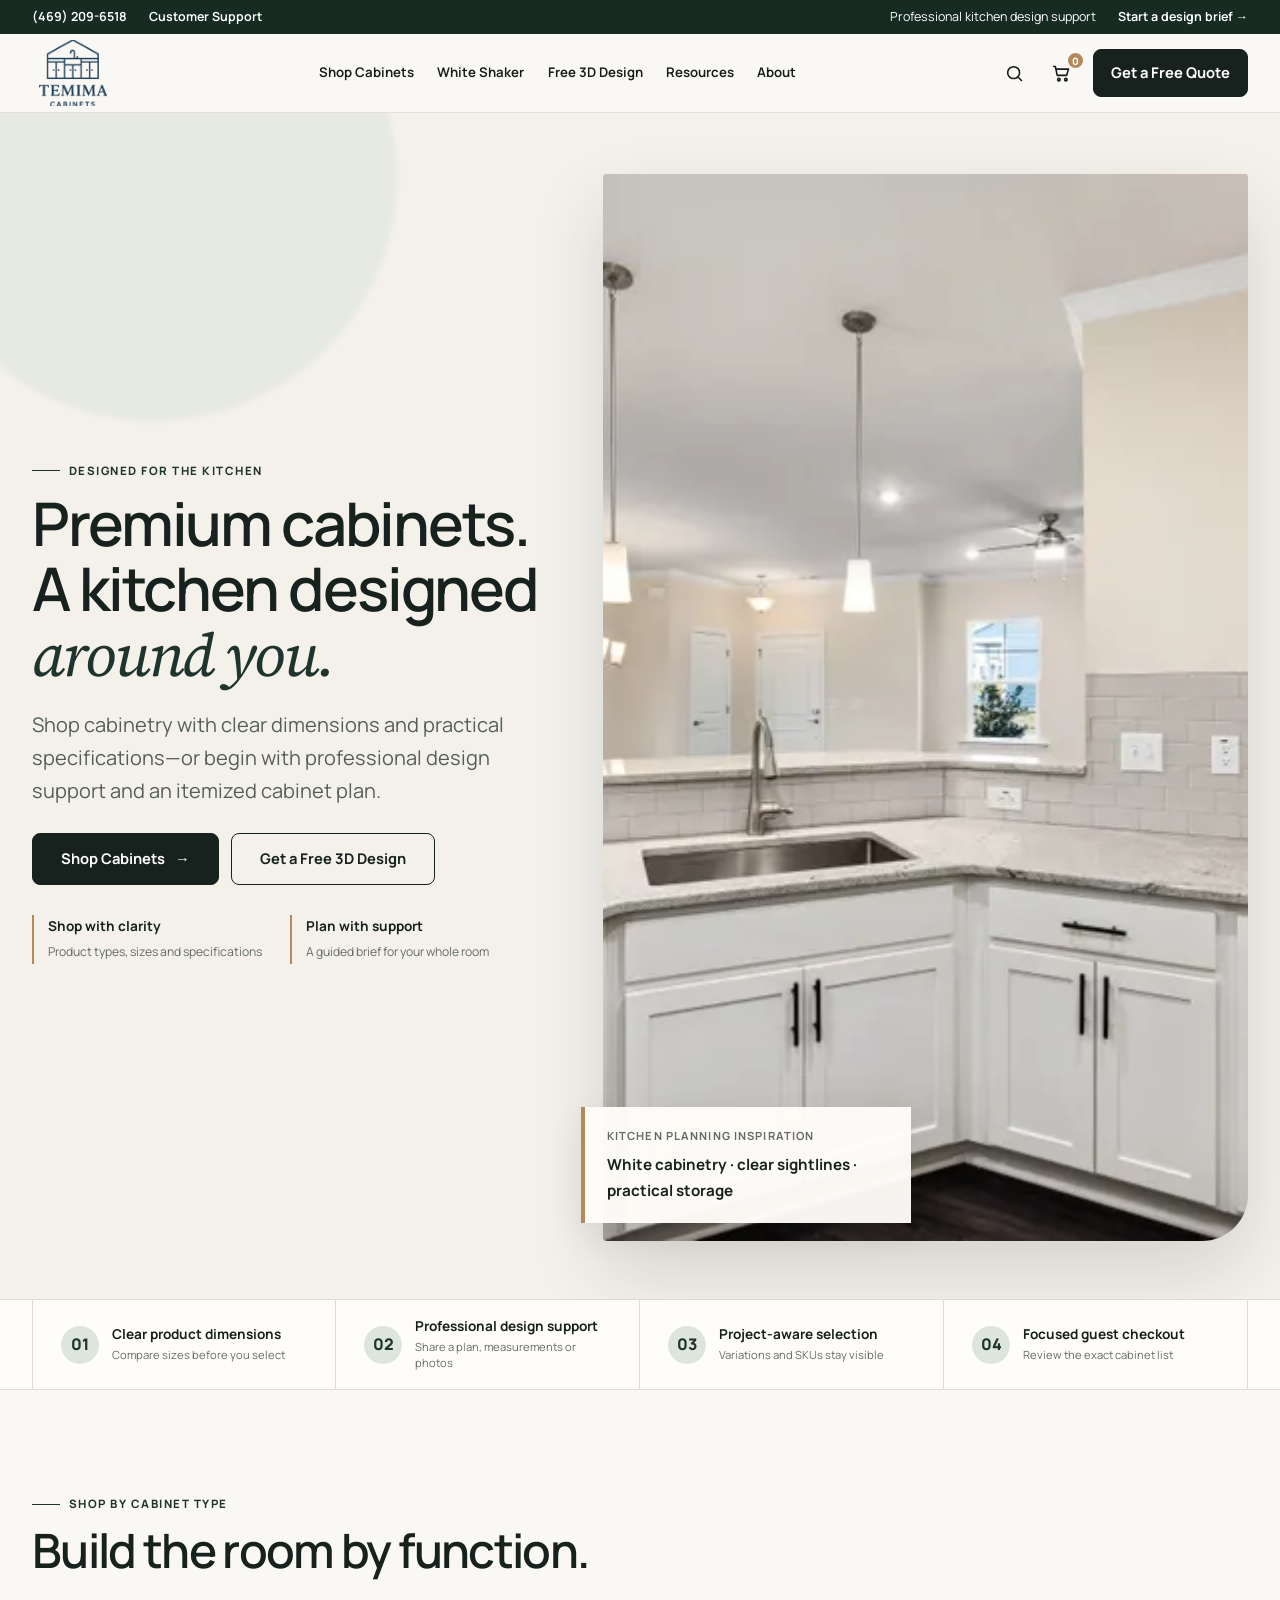
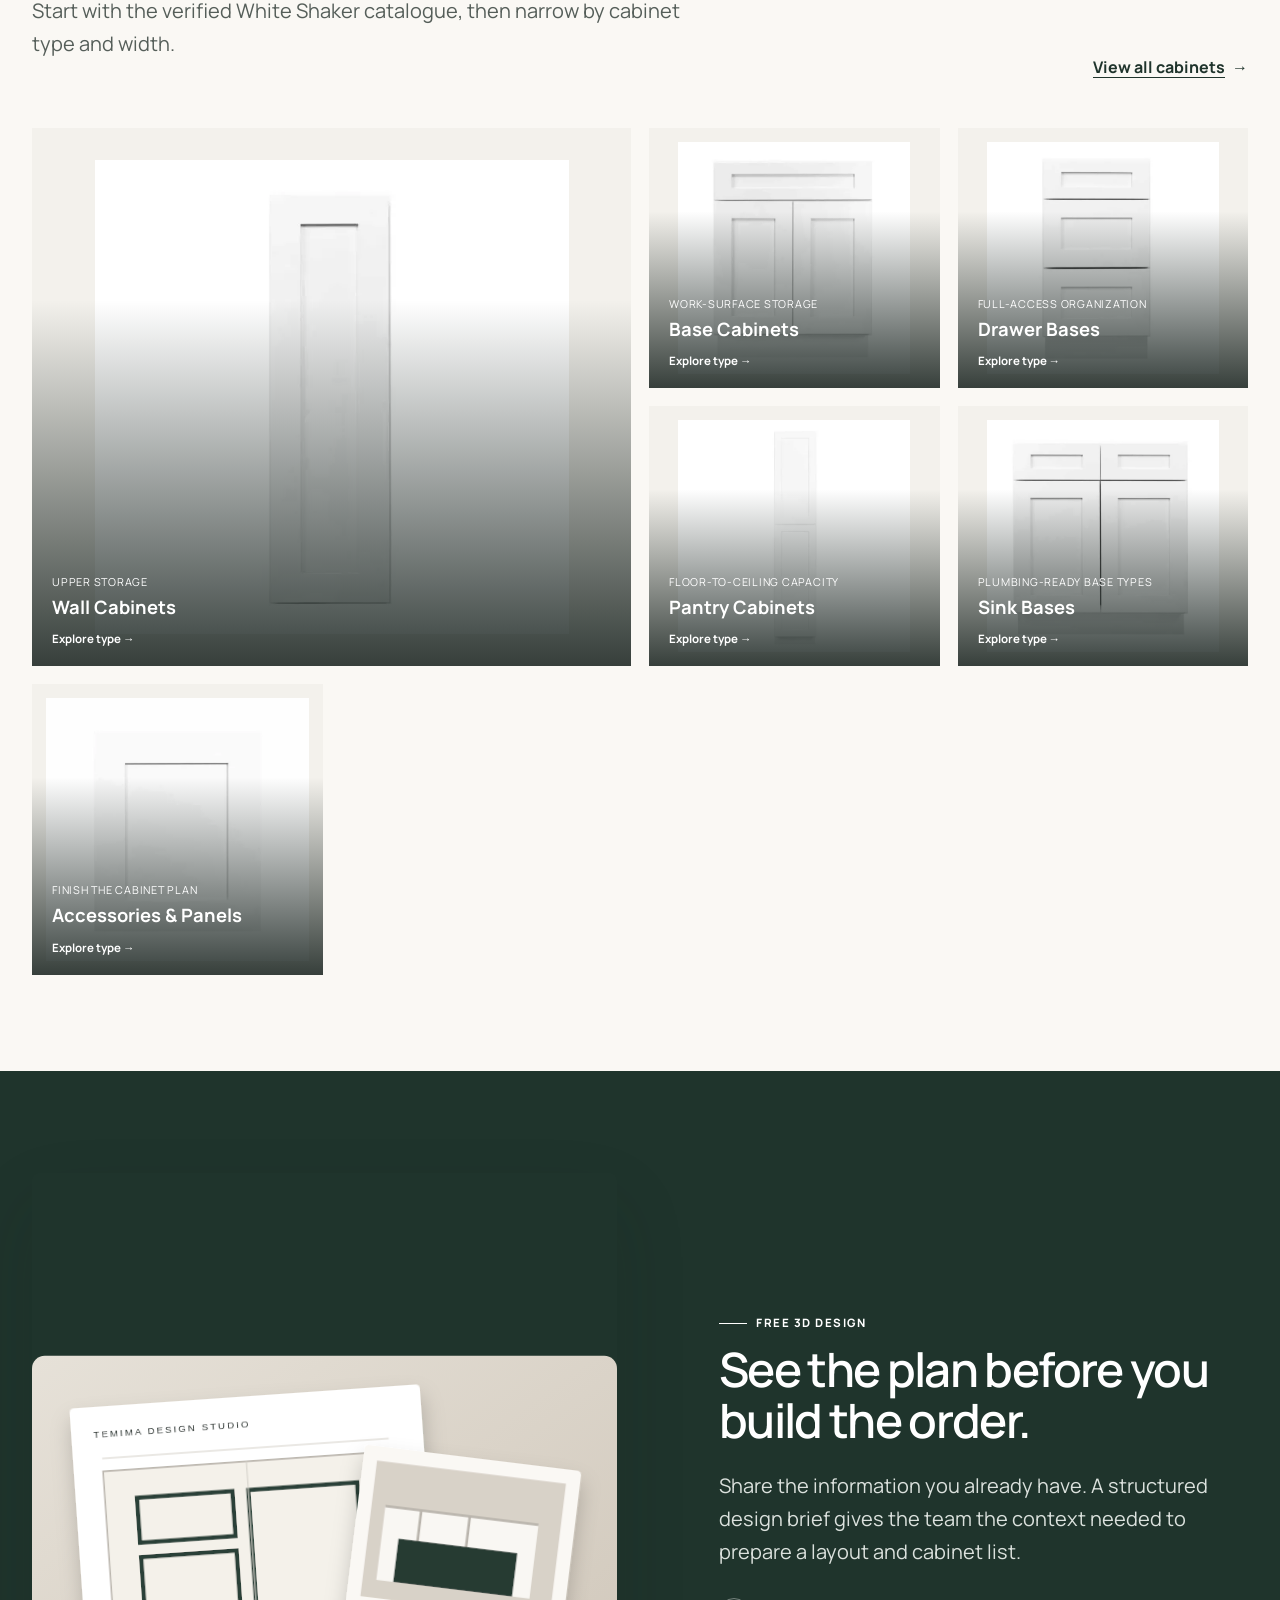
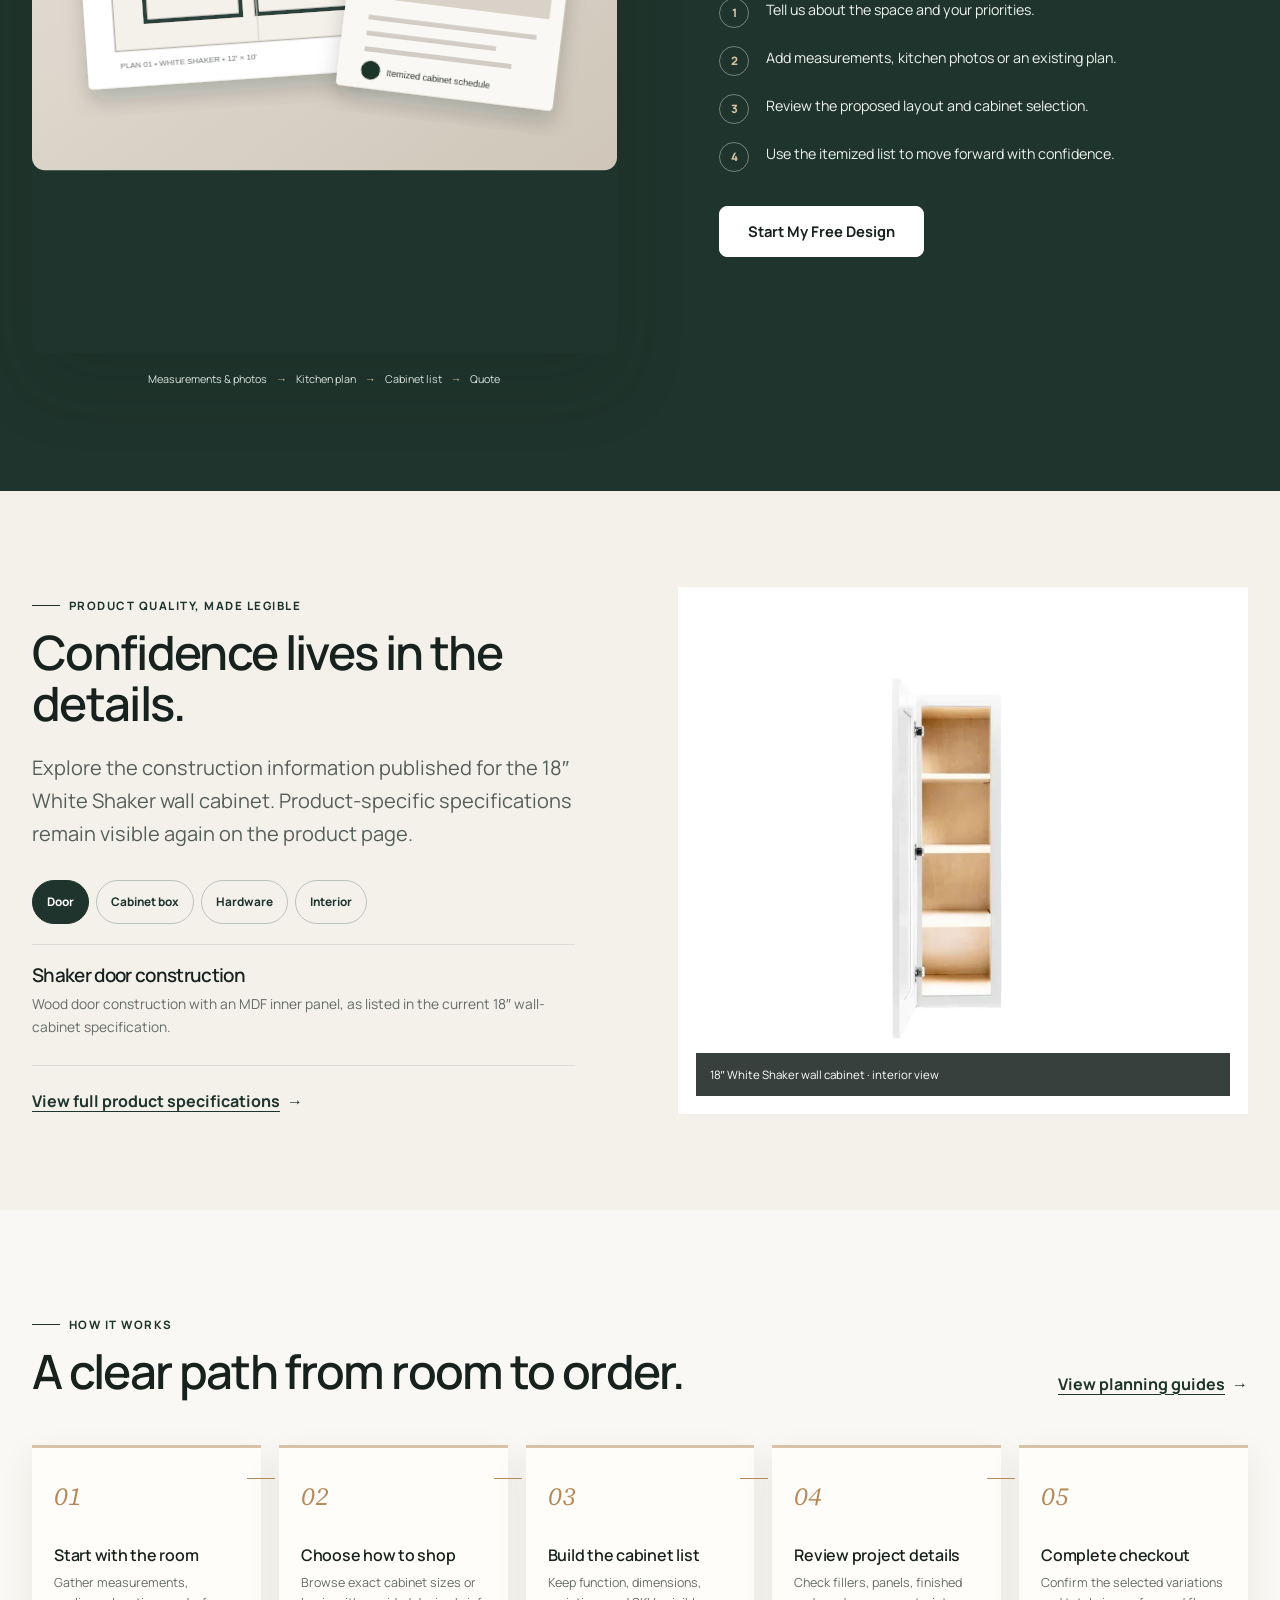
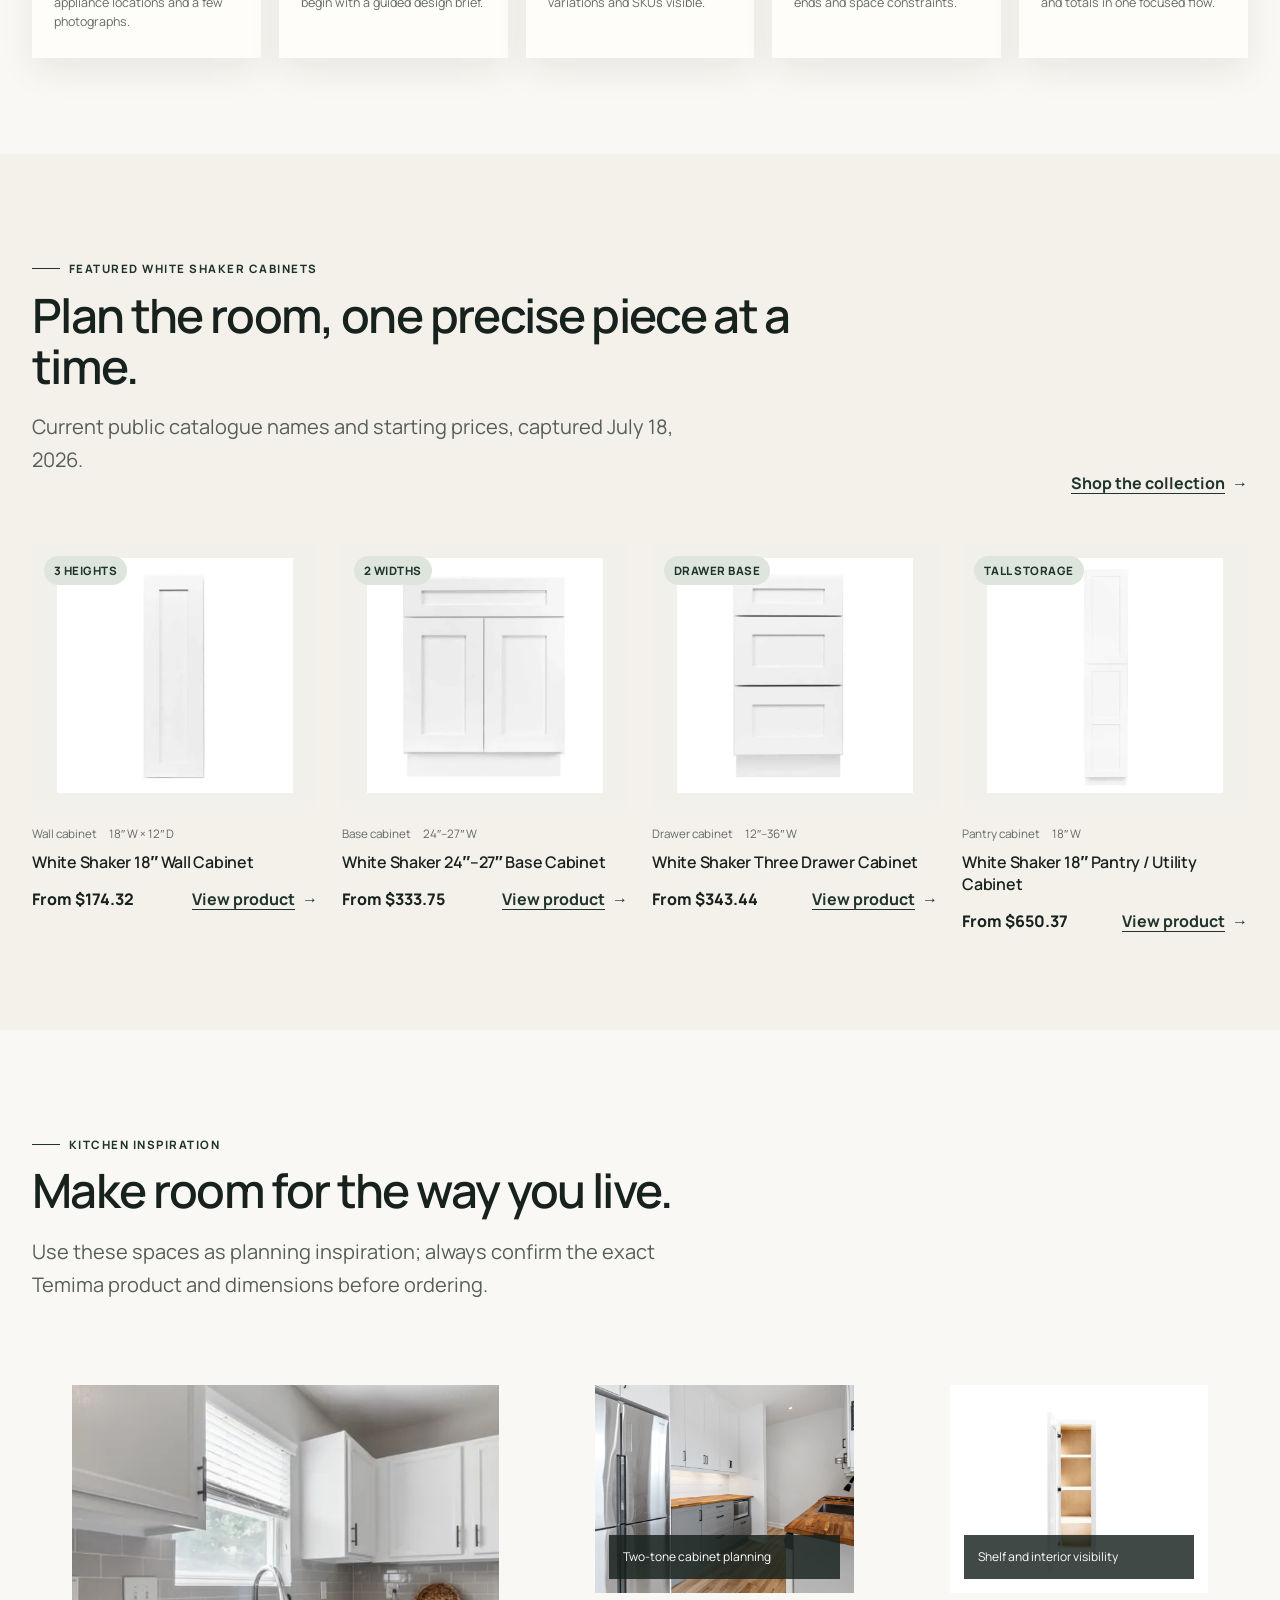
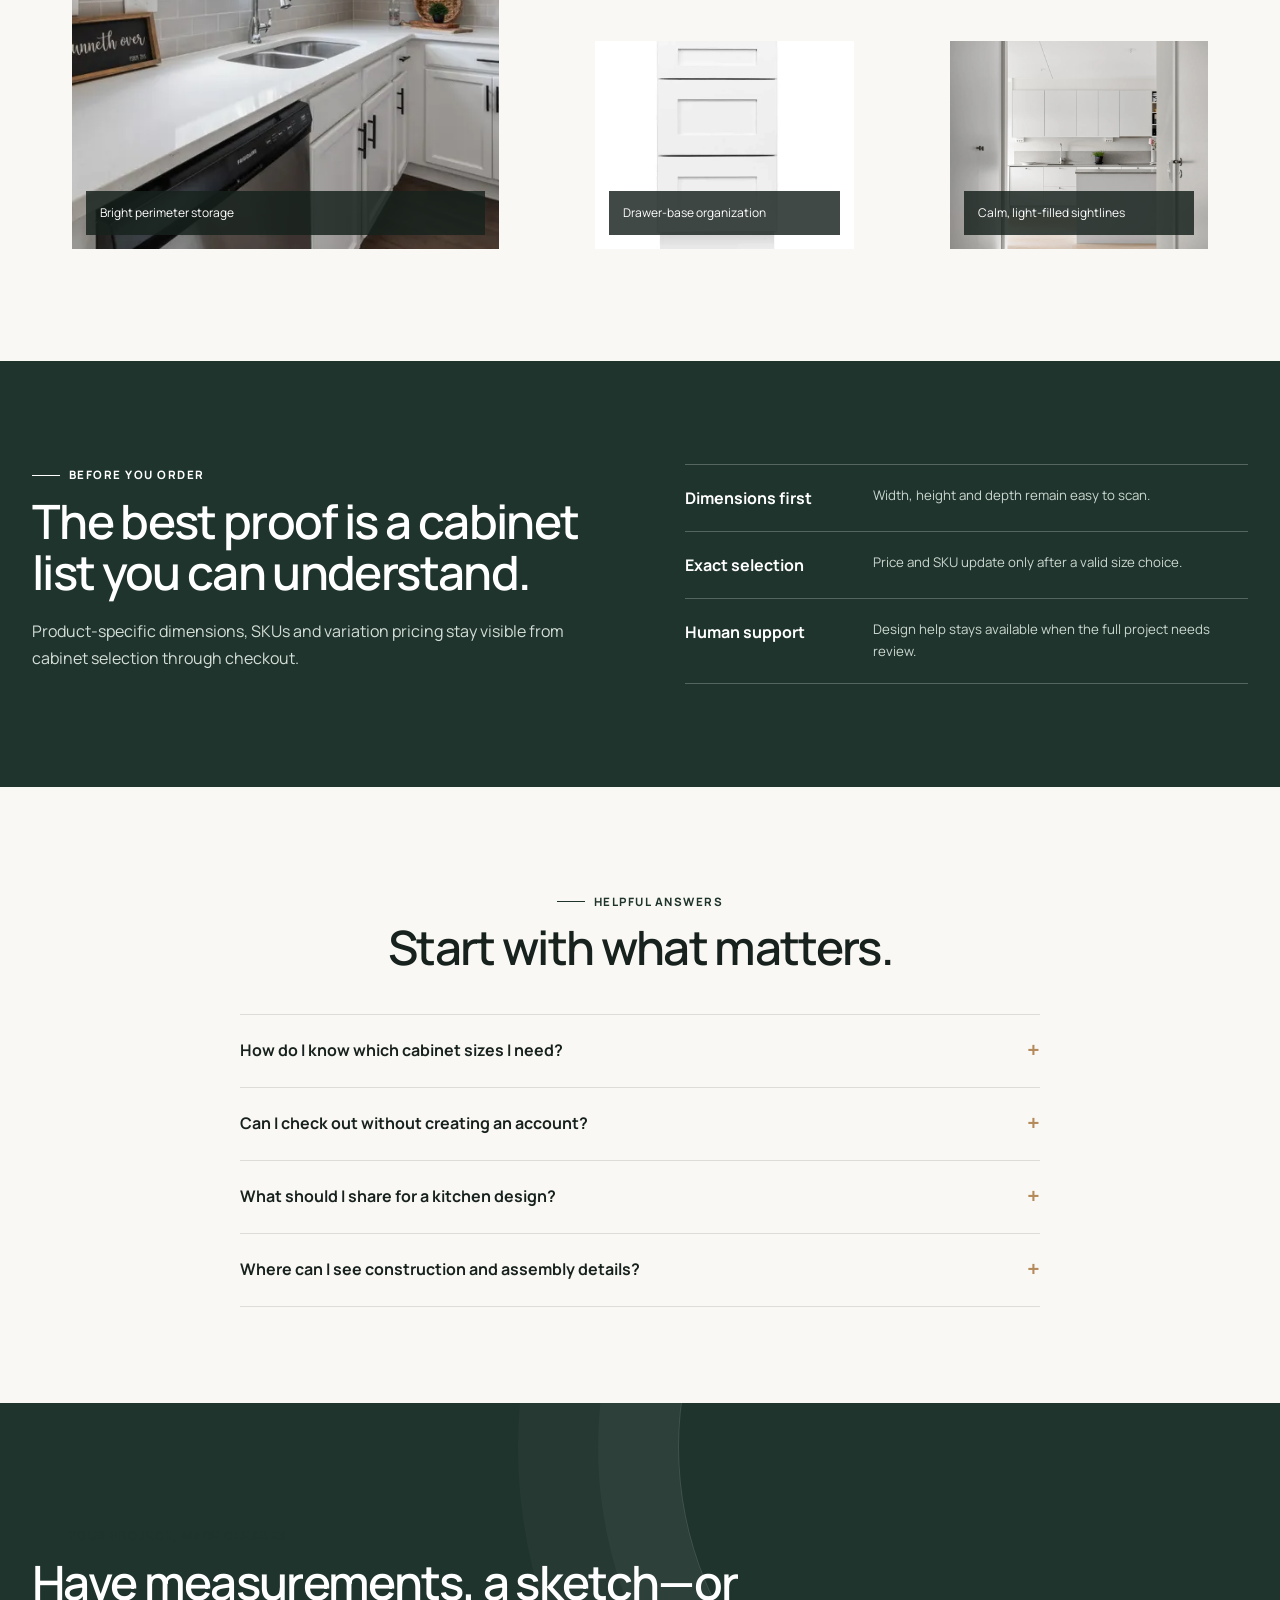
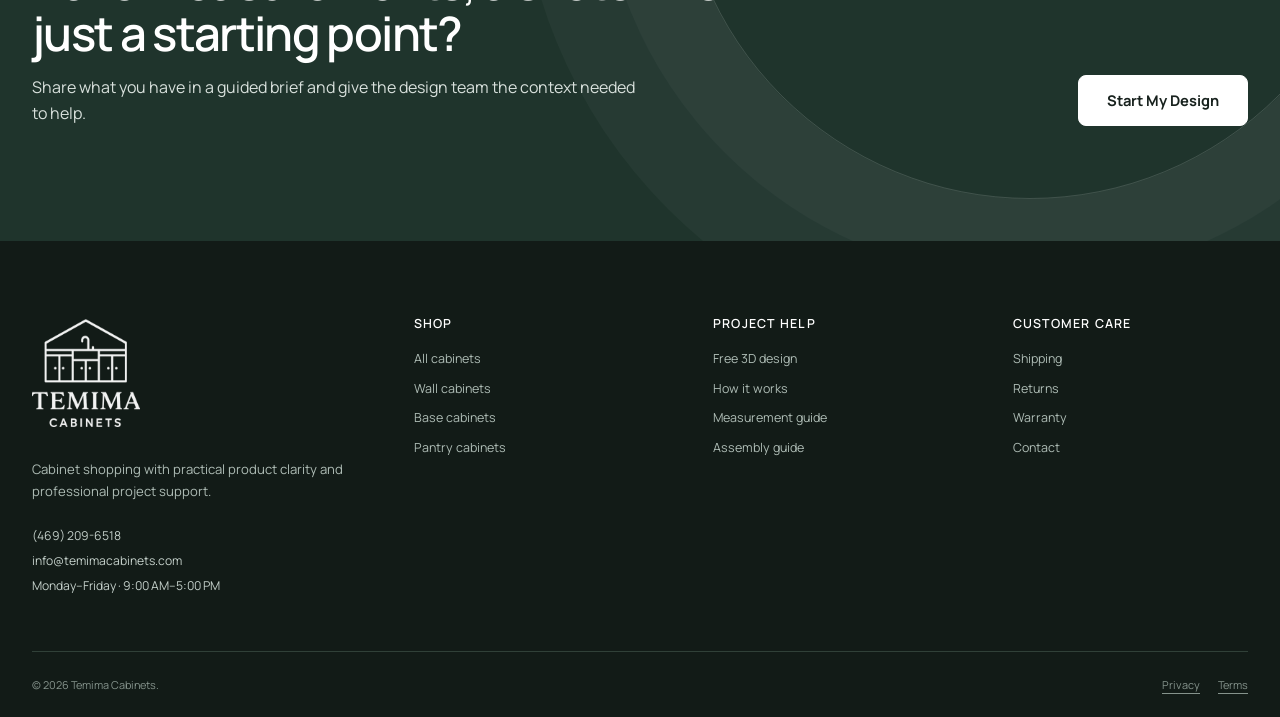
==== commit eeeced8c: "Polish Temima Cabinets public experience and final QA" ====
--- a/index.html
+++ b/index.html
@@ -4,11 +4,23 @@
   <meta charset="utf-8">
   <meta name="viewport" content="width=device-width,initial-scale=1">
   <meta name="description" content="Shop Temima Cabinets by cabinet type and size, or begin with a guided kitchen design brief.">
+  <meta name="robots" content="noindex,nofollow,noarchive">
+  <meta name="theme-color" content="#17342a">
   <title>Temima Cabinets — Designed for the Kitchen. Built for Confidence.</title>
+  <link rel="canonical" href="https://cabenit01.vercel.app/">
+  <meta property="og:site_name" content="Temima Cabinets">
+  <meta property="og:type" content="website">
+  <meta property="og:title" content="Temima Cabinets — Premium Cabinet Shopping & Design Support">
+  <meta property="og:description" content="Shop cabinets by type and size or begin a guided kitchen design brief.">
+  <meta property="og:url" content="https://cabenit01.vercel.app/">
+  <meta property="og:image" content="https://cabenit01.vercel.app/assets/images/lifestyle/kitchen-wide-1600.webp">
+  <meta property="og:image:alt" content="Bright kitchen with White Shaker-style cabinets">
+  <meta name="twitter:card" content="summary_large_image">
   <link rel="icon" href="assets/images/favicon.svg" type="image/svg+xml">
   <link rel="preload" as="image" href="assets/images/lifestyle/kitchen-wide-1600.webp" imagesrcset="assets/images/lifestyle/kitchen-wide-800.webp 800w, assets/images/lifestyle/kitchen-wide-1600.webp 1600w" imagesizes="(max-width: 960px) 100vw, 55vw">
   <link rel="stylesheet" href="assets/css/styles.css">
   <script src="assets/js/script.js" defer></script>
+  <script type="application/ld+json">{"@context":"https://schema.org","@type":"Organization","name":"Temima Cabinets","url":"https://temimacabinets.com/","logo":"https://cabenit01.vercel.app/assets/images/brand/temima-logo.png","contactPoint":{"@type":"ContactPoint","telephone":"+1-469-209-6518","email":"info@temimacabinets.com","contactType":"customer support"}}</script>
 </head>
 <body class="page-home" data-page="home" data-root="">
   <a class="skip-link" href="#main">Skip to content</a>
@@ -140,12 +152,12 @@
     </section>
 
     <section class="section section-dark confidence-section" aria-labelledby="proof-title">
-      <div class="container confidence-grid"><div><span class="eyebrow">Before you order</span><h2 id="proof-title">The best proof is a cabinet list you can understand.</h2><p>Temima’s public catalogue provides product-specific dimensions, SKUs and variation pricing. The redesigned journey keeps those details visible from product selection through checkout.</p></div><ul class="confidence-list"><li><strong>Dimensions first</strong><span>Width, height and depth remain easy to scan.</span></li><li><strong>Exact selection</strong><span>Price and SKU update only after a valid size choice.</span></li><li><strong>Human support</strong><span>Design help stays available when the full project needs review.</span></li></ul></div>
+      <div class="container confidence-grid"><div><span class="eyebrow">Before you order</span><h2 id="proof-title">The best proof is a cabinet list you can understand.</h2><p>Product-specific dimensions, SKUs and variation pricing stay visible from cabinet selection through checkout.</p></div><ul class="confidence-list"><li><strong>Dimensions first</strong><span>Width, height and depth remain easy to scan.</span></li><li><strong>Exact selection</strong><span>Price and SKU update only after a valid size choice.</span></li><li><strong>Human support</strong><span>Design help stays available when the full project needs review.</span></li></ul></div>
     </section>
 
     <section class="section" aria-labelledby="faq-title"><div class="narrow center"><span class="eyebrow">Helpful answers</span><h2 id="faq-title">Start with what matters.</h2></div><div class="narrow faq-list spacer-top">
       <details><summary>How do I know which cabinet sizes I need?</summary><div class="faq-answer">Use the catalogue filters when you already have a cabinet list. If you are beginning with measurements, photos or a plan, start with the design brief so the whole room can be considered.</div></details>
-      <details><summary>Can I check out without creating an account?</summary><div class="faq-answer">The redesign provides a focused guest-checkout path. The final WordPress implementation will use the approved WooCommerce checkout and payment configuration.</div></details>
+      <details><summary>Can I check out without creating an account?</summary><div class="faq-answer">Yes. The guest-checkout path keeps contact, delivery, payment and review steps together without requiring an account.</div></details>
       <details><summary>What should I share for a kitchen design?</summary><div class="faq-answer">Measurements, photographs, plans, appliance locations and inspiration images are useful. The guided form clearly separates required information from optional uploads.</div></details>
       <details><summary>Where can I see construction and assembly details?</summary><div class="faq-answer">Product-specific dimensions and construction details appear beside the purchase controls and in the specification section. Planning and policy guides are available in Resources.</div></details>
     </div></section>
--- a/assets/css/styles.css
+++ b/assets/css/styles.css
@@ -200,6 +200,9 @@
 .search-box h2 { font-size: 1.3rem; }
 .search-input-wrap { display: flex; gap: 10px; }
 .search-input-wrap input { flex: 1; }
+.search-clear { min-width: 44px; min-height: 44px; padding: 0 12px; border: 1px solid var(--border); border-radius: 8px; color: var(--forest); background: transparent; font-weight: 700; cursor: pointer; }
+.search-clear:hover { background: var(--sage); }
+.search-clear[hidden] { display: none; }
 .search-suggestions { display: grid; gap: 8px; margin-top: 18px; }
 .search-suggestions a { display: flex; align-items: center; justify-content: space-between; padding: 12px; border-bottom: 1px solid var(--border); text-decoration: none; }
 
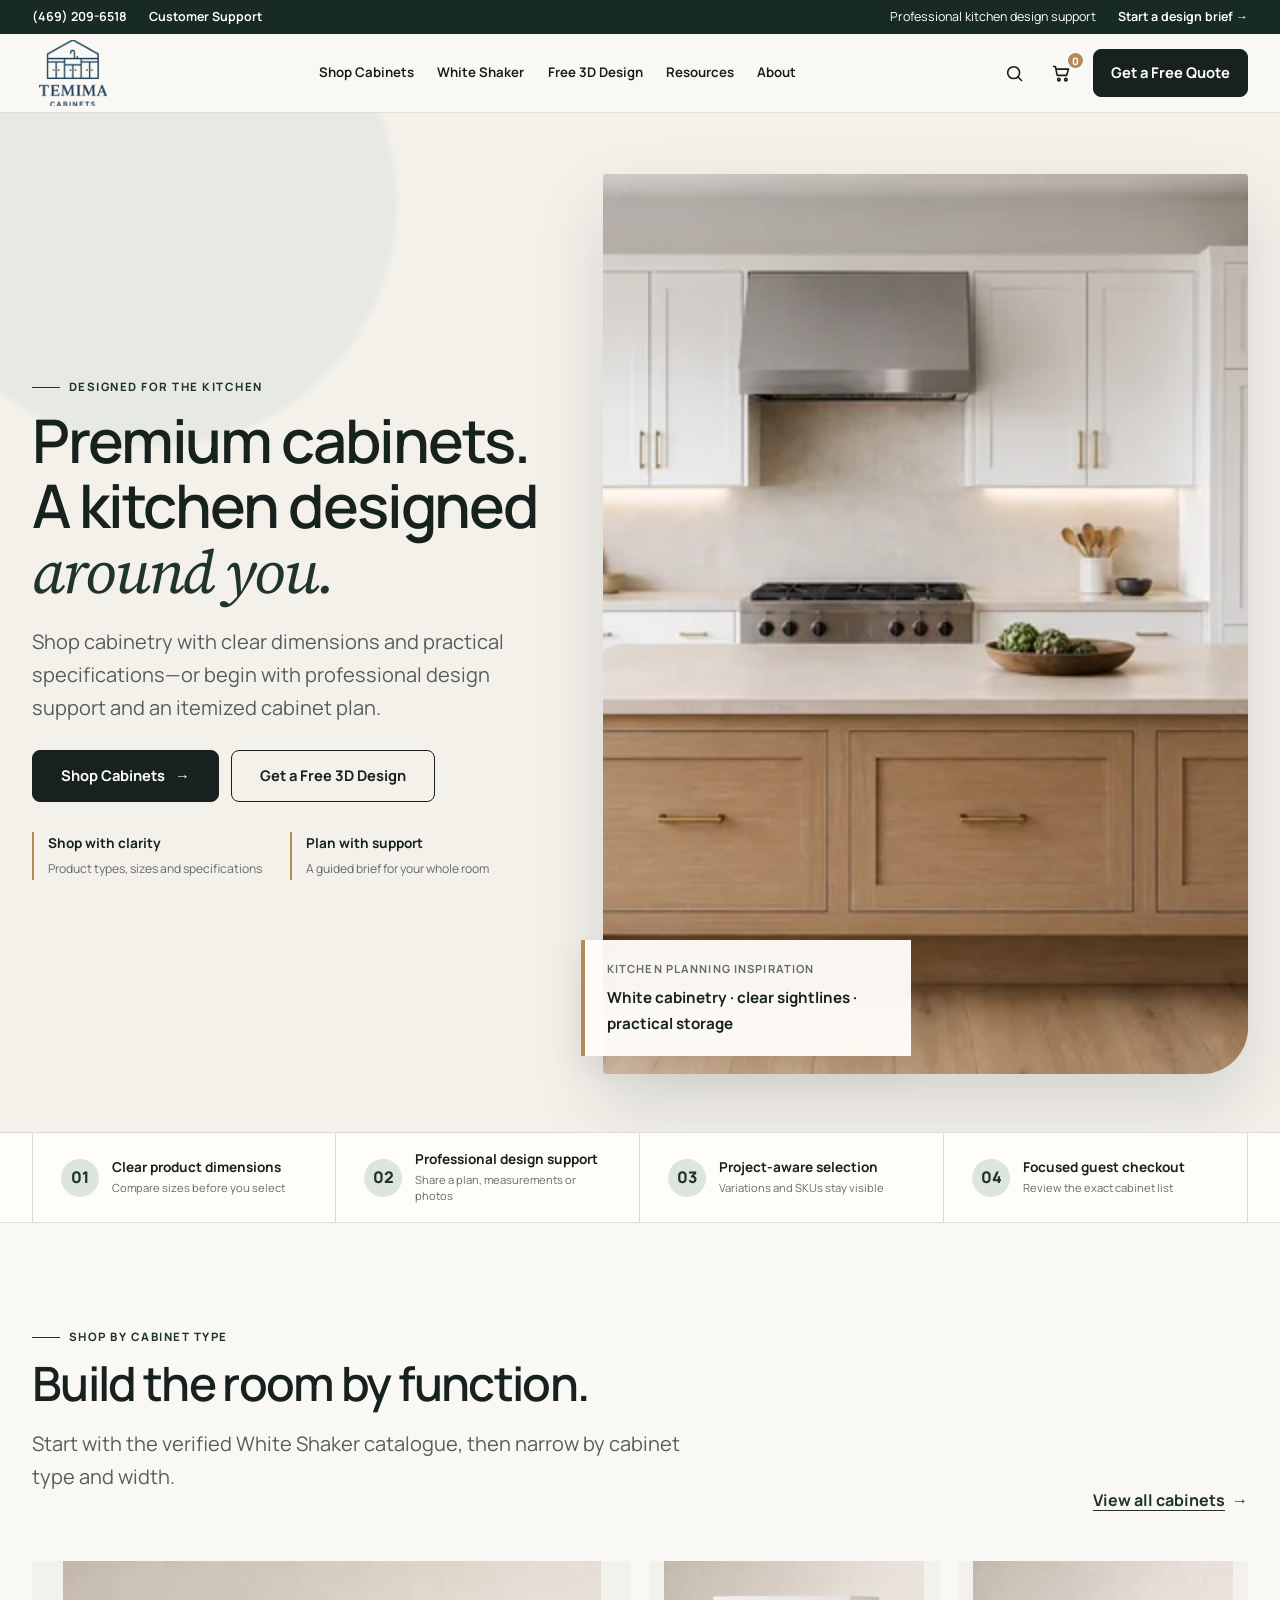
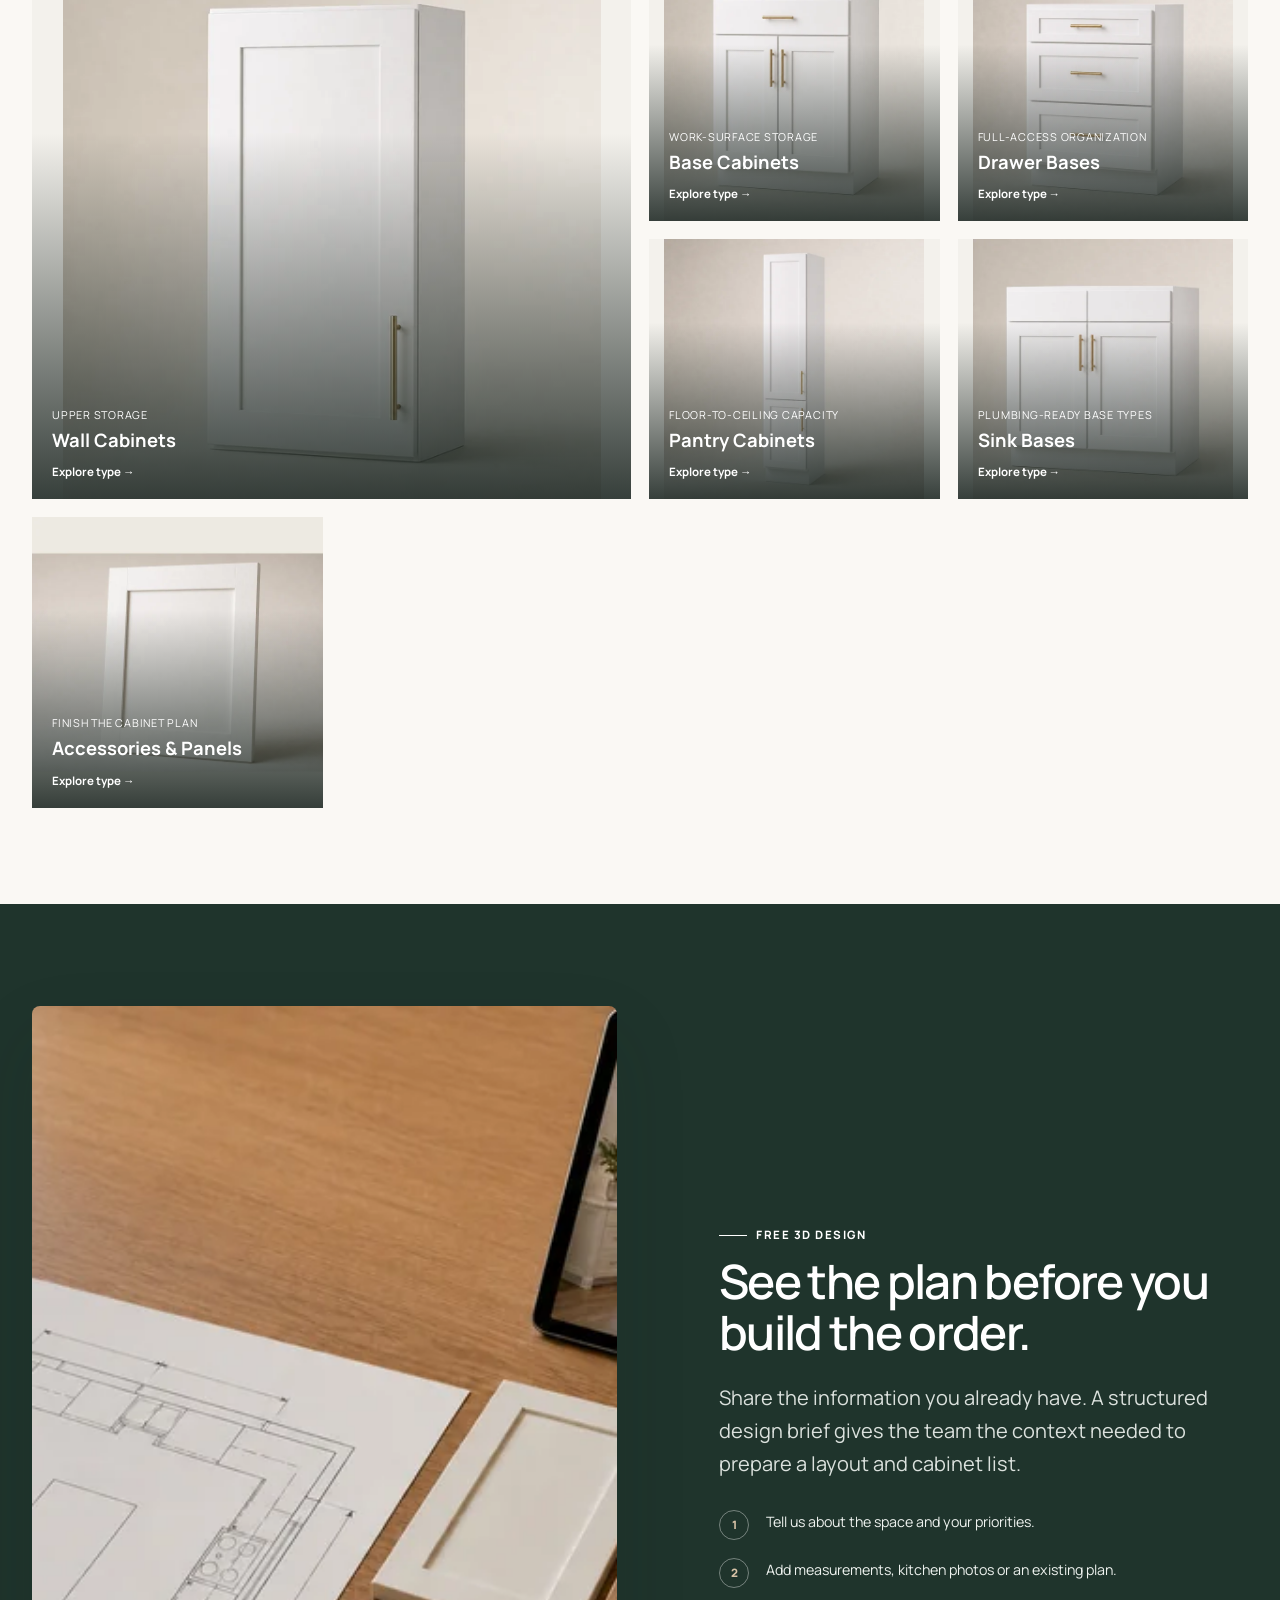
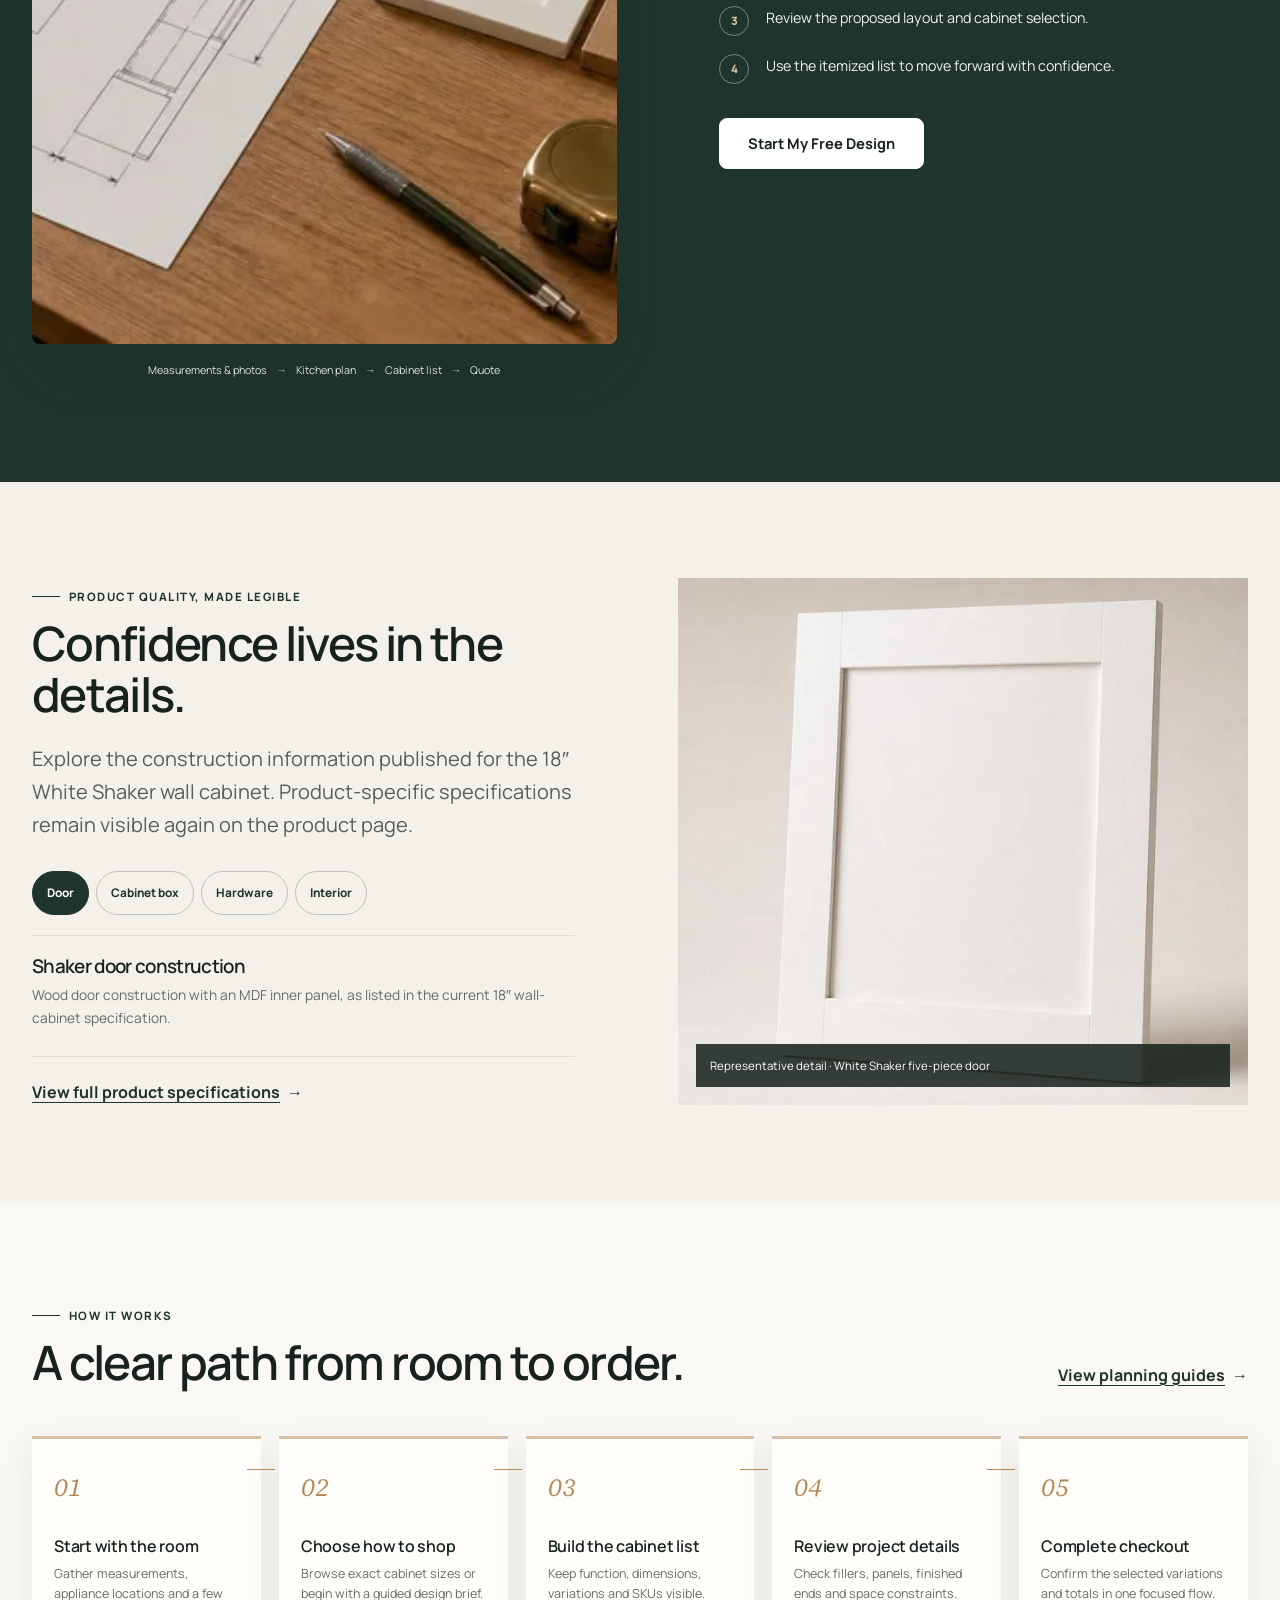
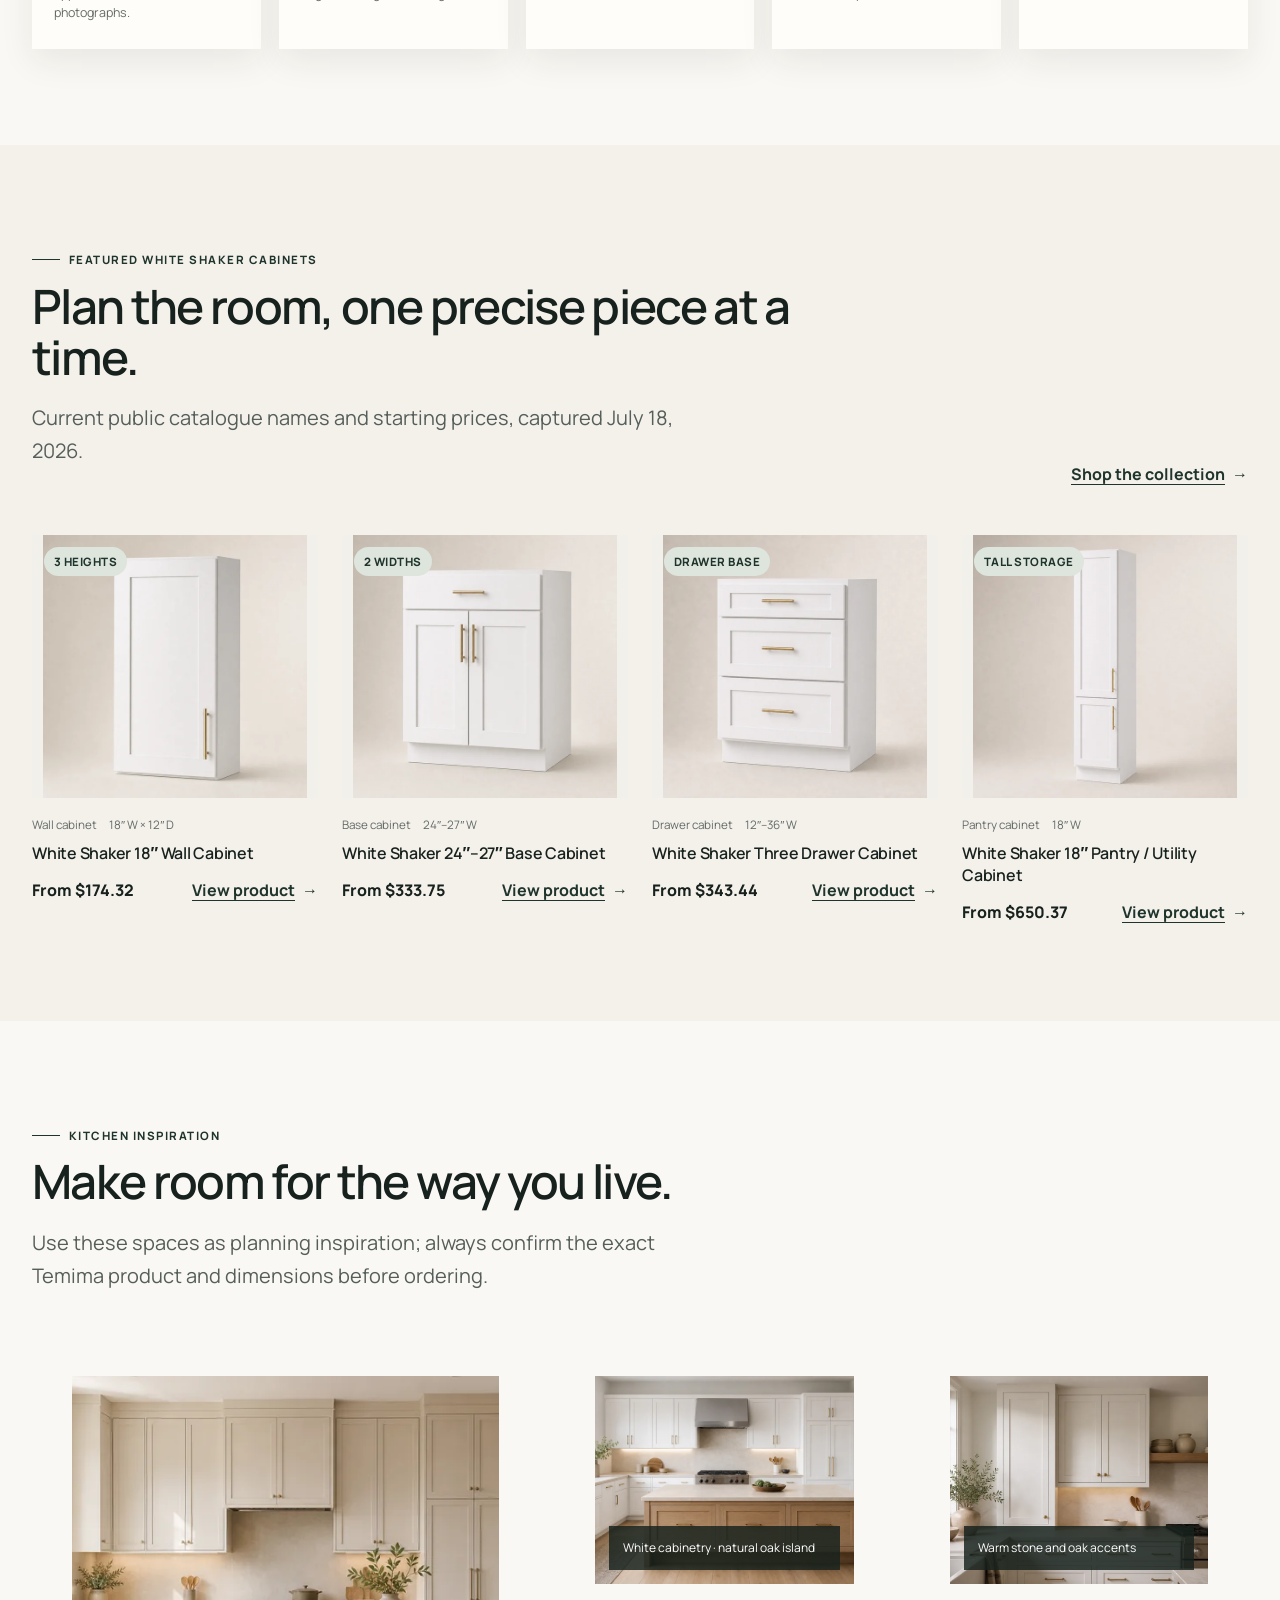
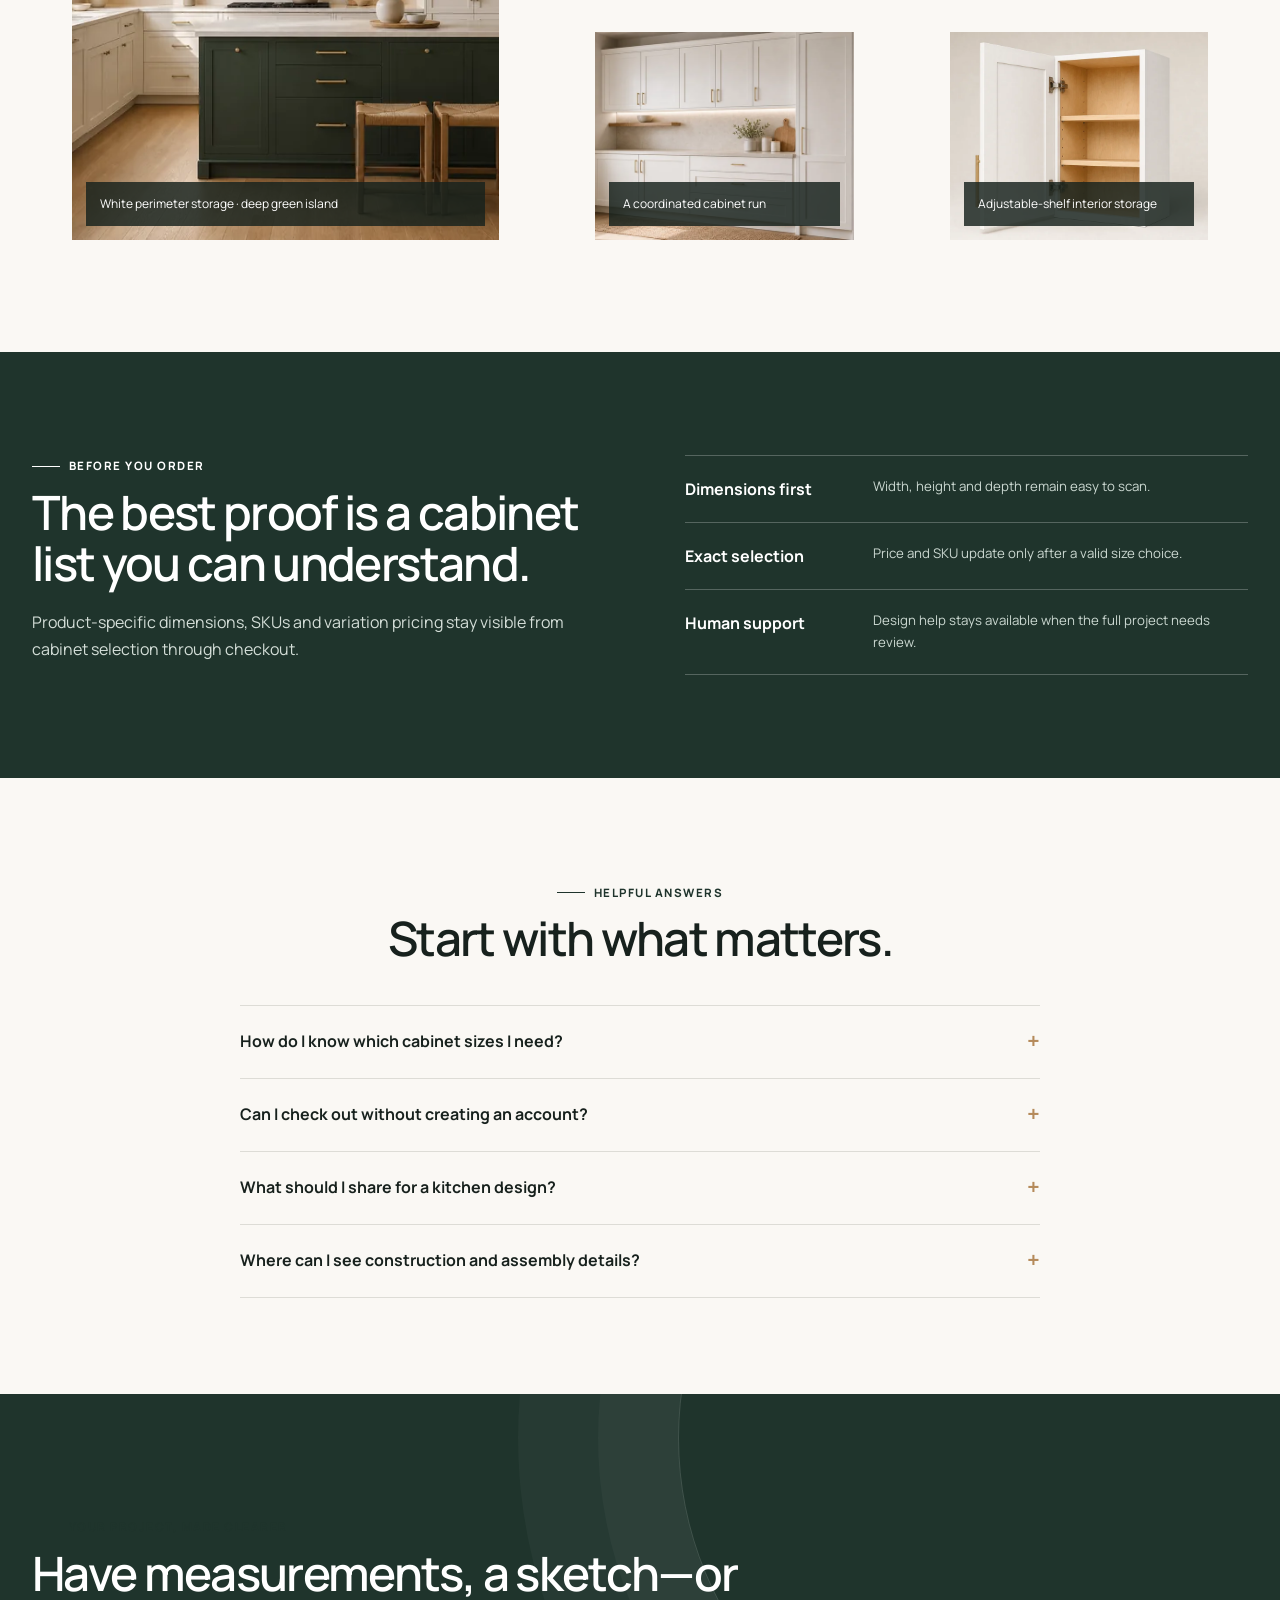
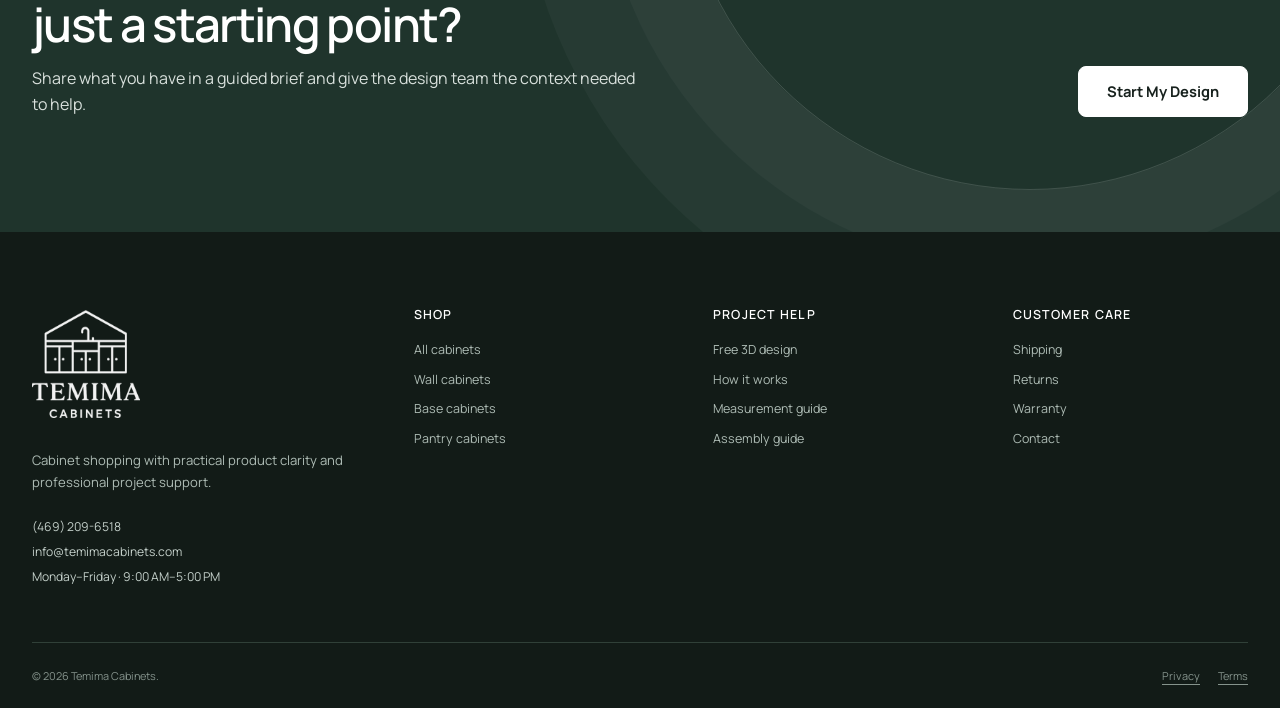
==== commit c844f344: "feat: add premium cabinet imagery" ====
--- a/index.html
+++ b/index.html
@@ -13,13 +13,13 @@
   <meta property="og:title" content="Temima Cabinets — Premium Cabinet Shopping & Design Support">
   <meta property="og:description" content="Shop cabinets by type and size or begin a guided kitchen design brief.">
   <meta property="og:url" content="https://cabenit01.vercel.app/">
-  <meta property="og:image" content="https://cabenit01.vercel.app/assets/images/lifestyle/kitchen-wide-1600.webp">
-  <meta property="og:image:alt" content="Bright kitchen with White Shaker-style cabinets">
+  <meta property="og:image" content="https://cabenit01.vercel.app/assets/images/generated/home-hero/home-hero-white-shaker-v2-1600.webp">
+  <meta property="og:image:alt" content="Contemporary kitchen with White Shaker cabinets, a natural oak island and soft daylight">
   <meta name="twitter:card" content="summary_large_image">
   <link rel="icon" href="assets/images/favicon.svg" type="image/svg+xml">
-  <link rel="preload" as="image" href="assets/images/lifestyle/kitchen-wide-1600.webp" imagesrcset="assets/images/lifestyle/kitchen-wide-800.webp 800w, assets/images/lifestyle/kitchen-wide-1600.webp 1600w" imagesizes="(max-width: 960px) 100vw, 55vw">
-  <link rel="stylesheet" href="assets/css/styles.css">
-  <script src="assets/js/script.js" defer></script>
+  <link rel="preload" as="image" href="assets/images/generated/home-hero/home-hero-white-shaker-v2-1600.webp" imagesrcset="assets/images/generated/home-hero/home-hero-white-shaker-v2-800.webp 800w, assets/images/generated/home-hero/home-hero-white-shaker-v2-1600.webp 1600w" imagesizes="(max-width: 960px) 100vw, 55vw">
+  <link rel="stylesheet" href="assets/css/styles.css?v=20260718-visuals">
+  <script src="assets/js/script.js?v=20260718-visuals" defer></script>
   <script type="application/ld+json">{"@context":"https://schema.org","@type":"Organization","name":"Temima Cabinets","url":"https://temimacabinets.com/","logo":"https://cabenit01.vercel.app/assets/images/brand/temima-logo.png","contactPoint":{"@type":"ContactPoint","telephone":"+1-469-209-6518","email":"info@temimacabinets.com","contactType":"customer support"}}</script>
 </head>
 <body class="page-home" data-page="home" data-root="">
@@ -59,7 +59,7 @@
           <div class="hero-note"><div><strong>Shop with clarity</strong><span>Product types, sizes and specifications</span></div><div><strong>Plan with support</strong><span>A guided brief for your whole room</span></div></div>
         </div>
         <figure class="hero-visual">
-          <img src="assets/images/lifestyle/kitchen-wide-1600.webp" srcset="assets/images/lifestyle/kitchen-wide-800.webp 800w, assets/images/lifestyle/kitchen-wide-1600.webp 1600w" sizes="(max-width: 960px) 100vw, 55vw" alt="Bright kitchen with white Shaker-style cabinets, an island and dark flooring" width="1600" height="1067" fetchpriority="high">
+          <img src="assets/images/generated/home-hero/home-hero-white-shaker-v2-1600.webp" srcset="assets/images/generated/home-hero/home-hero-white-shaker-v2-800.webp 800w, assets/images/generated/home-hero/home-hero-white-shaker-v2-1600.webp 1600w" sizes="(max-width: 960px) 100vw, 55vw" alt="Contemporary kitchen with White Shaker cabinets, a natural oak island and brass hardware" width="1600" height="900" fetchpriority="high">
           <figcaption class="hero-spec"><span>Kitchen planning inspiration</span><strong>White cabinetry · clear sightlines · practical storage</strong></figcaption>
         </figure>
       </div>
@@ -78,19 +78,19 @@
       <div class="container">
         <div class="section-head"><div><span class="eyebrow">Shop by cabinet type</span><h2 id="types-title">Build the room by function.</h2><p class="lead">Start with the verified White Shaker catalogue, then narrow by cabinet type and width.</p></div><a class="text-link" href="category/">View all cabinets</a></div>
         <div class="cabinet-type-grid">
-          <article class="cabinet-type-card type-featured"><a href="category/?type=wall"><img src="assets/images/products/cabinet-wall-1024.webp" srcset="assets/images/products/cabinet-wall-600.webp 600w, assets/images/products/cabinet-wall-1024.webp 1024w" sizes="(max-width: 700px) 100vw, 40vw" alt="White Shaker wall cabinet" width="1024" height="1024"><span><small>Upper storage</small><strong>Wall Cabinets</strong><em>Explore type →</em></span></a></article>
-          <article class="cabinet-type-card"><a href="category/?type=base"><img src="assets/images/products/cabinet-base-600.webp" alt="White Shaker base cabinet" width="600" height="600" loading="lazy"><span><small>Work-surface storage</small><strong>Base Cabinets</strong><em>Explore type →</em></span></a></article>
-          <article class="cabinet-type-card"><a href="category/?type=drawer"><img src="assets/images/products/cabinet-drawer-600.webp" alt="White Shaker three-drawer base cabinet" width="600" height="600" loading="lazy"><span><small>Full-access organization</small><strong>Drawer Bases</strong><em>Explore type →</em></span></a></article>
-          <article class="cabinet-type-card"><a href="category/?type=tall"><img src="assets/images/products/cabinet-pantry-600.webp" alt="White Shaker tall pantry cabinet" width="600" height="600" loading="lazy"><span><small>Floor-to-ceiling capacity</small><strong>Pantry Cabinets</strong><em>Explore type →</em></span></a></article>
-          <article class="cabinet-type-card"><a href="category/?type=sink"><img src="assets/images/products/cabinet-sink-600.webp" alt="White Shaker sink base cabinet" width="600" height="600" loading="lazy"><span><small>Plumbing-ready base types</small><strong>Sink Bases</strong><em>Explore type →</em></span></a></article>
-          <article class="cabinet-type-card"><a href="category/?type=accessory"><img src="assets/images/products/sample-door-600.webp" alt="White Shaker cabinet sample door" width="600" height="600" loading="lazy"><span><small>Finish the cabinet plan</small><strong>Accessories &amp; Panels</strong><em>Explore type →</em></span></a></article>
+          <article class="cabinet-type-card type-featured"><a href="category/?type=wall"><img src="assets/images/generated/products/white-shaker-wall-cabinet-v2-1024.webp" srcset="assets/images/generated/products/white-shaker-wall-cabinet-v2-600.webp 600w, assets/images/generated/products/white-shaker-wall-cabinet-v2-1024.webp 1024w" sizes="(max-width: 430px) 100vw, (max-width: 960px) 50vw, 40vw" alt="White Shaker wall cabinet photographed on a warm neutral background" width="1024" height="1024"><span><small>Upper storage</small><strong>Wall Cabinets</strong><em>Explore type →</em></span></a></article>
+          <article class="cabinet-type-card"><a href="category/?type=base"><img src="assets/images/generated/products/white-shaker-base-cabinet-v2-600.webp" srcset="assets/images/generated/products/white-shaker-base-cabinet-v2-600.webp 600w, assets/images/generated/products/white-shaker-base-cabinet-v2-1024.webp 1024w" sizes="(max-width: 430px) 100vw, (max-width: 960px) 50vw, 25vw" alt="White Shaker base cabinet photographed on a warm neutral background" width="600" height="600" loading="lazy"><span><small>Work-surface storage</small><strong>Base Cabinets</strong><em>Explore type →</em></span></a></article>
+          <article class="cabinet-type-card"><a href="category/?type=drawer"><img src="assets/images/generated/products/white-shaker-drawer-base-v2-600.webp" srcset="assets/images/generated/products/white-shaker-drawer-base-v2-600.webp 600w, assets/images/generated/products/white-shaker-drawer-base-v2-1024.webp 1024w" sizes="(max-width: 430px) 100vw, (max-width: 960px) 50vw, 25vw" alt="White Shaker three-drawer base cabinet photographed on a warm neutral background" width="600" height="600" loading="lazy"><span><small>Full-access organization</small><strong>Drawer Bases</strong><em>Explore type →</em></span></a></article>
+          <article class="cabinet-type-card"><a href="category/?type=tall"><img src="assets/images/generated/products/white-shaker-pantry-cabinet-v2-600.webp" srcset="assets/images/generated/products/white-shaker-pantry-cabinet-v2-600.webp 600w, assets/images/generated/products/white-shaker-pantry-cabinet-v2-1024.webp 1024w" sizes="(max-width: 430px) 100vw, (max-width: 960px) 50vw, 25vw" alt="Tall White Shaker pantry cabinet photographed on a warm neutral background" width="600" height="600" loading="lazy"><span><small>Floor-to-ceiling capacity</small><strong>Pantry Cabinets</strong><em>Explore type →</em></span></a></article>
+          <article class="cabinet-type-card"><a href="category/?type=sink"><img src="assets/images/generated/products/white-shaker-sink-base-v2-600.webp" srcset="assets/images/generated/products/white-shaker-sink-base-v2-600.webp 600w, assets/images/generated/products/white-shaker-sink-base-v2-1024.webp 1024w" sizes="(max-width: 430px) 100vw, (max-width: 960px) 50vw, 25vw" alt="White Shaker sink base cabinet photographed on a warm neutral background" width="600" height="600" loading="lazy"><span><small>Plumbing-ready base types</small><strong>Sink Bases</strong><em>Explore type →</em></span></a></article>
+          <article class="cabinet-type-card"><a href="category/?type=accessory"><img src="assets/images/generated/products/white-shaker-sample-door-v2-600.webp" srcset="assets/images/generated/products/white-shaker-sample-door-v2-600.webp 600w, assets/images/generated/products/white-shaker-sample-door-v2-1024.webp 1024w" sizes="(max-width: 430px) 100vw, (max-width: 960px) 50vw, 25vw" alt="White Shaker cabinet sample door photographed on a warm neutral background" width="600" height="600" loading="lazy"><span><small>Finish the cabinet plan</small><strong>Accessories &amp; Panels</strong><em>Explore type →</em></span></a></article>
         </div>
       </div>
     </section>
 
     <section class="section section-dark design-section">
       <div class="container design-layout">
-        <div class="design-visual"><img src="assets/images/design-board.svg" alt="Kitchen measurements moving through layout planning to an itemized cabinet schedule" width="1100" height="780" loading="lazy"><div class="design-flow" aria-label="Design process"><span>Measurements &amp; photos</span><i>→</i><span>Kitchen plan</span><i>→</i><span>Cabinet list</span><i>→</i><span>Quote</span></div></div>
+        <div class="design-visual"><img src="assets/images/generated/free-design/free-design-consultation-v2-1500.webp" srcset="assets/images/generated/free-design/free-design-consultation-v2-800.webp 800w, assets/images/generated/free-design/free-design-consultation-v2-1500.webp 1500w" sizes="(max-width: 960px) 100vw, 50vw" alt="Kitchen plan, White Shaker door and material samples beside a tablet showing a finished kitchen" width="1500" height="938" loading="lazy"><div class="design-flow" aria-label="Design process"><span>Measurements &amp; photos</span><i>→</i><span>Kitchen plan</span><i>→</i><span>Cabinet list</span><i>→</i><span>Quote</span></div></div>
         <div class="design-copy"><span class="eyebrow">Free 3D design</span><h2>See the plan before you build the order.</h2><p class="lead">Share the information you already have. A structured design brief gives the team the context needed to prepare a layout and cabinet list.</p><ol class="step-list"><li>Tell us about the space and your priorities.</li><li>Add measurements, kitchen photos or an existing plan.</li><li>Review the proposed layout and cabinet selection.</li><li>Use the itemized list to move forward with confidence.</li></ol><a class="button button-light button-large" href="free-quote/">Start My Free Design</a></div>
       </div>
     </section>
@@ -100,10 +100,10 @@
         <div class="quality-copy">
           <span class="eyebrow">Product quality, made legible</span><h2 id="quality-title">Confidence lives in the details.</h2><p class="lead">Explore the construction information published for the 18″ White Shaker wall cabinet. Product-specific specifications remain visible again on the product page.</p>
           <div class="quality-tabs" role="tablist" aria-label="Cabinet construction details">
-            <button role="tab" aria-selected="true" aria-controls="quality-door" id="tab-door" data-quality-tab="door">Door</button>
-            <button role="tab" aria-selected="false" aria-controls="quality-box" id="tab-box" data-quality-tab="box">Cabinet box</button>
-            <button role="tab" aria-selected="false" aria-controls="quality-hardware" id="tab-hardware" data-quality-tab="hardware">Hardware</button>
-            <button role="tab" aria-selected="false" aria-controls="quality-interior" id="tab-interior" data-quality-tab="interior">Interior</button>
+            <button role="tab" aria-selected="true" aria-controls="quality-door" id="tab-door" data-quality-tab="door" data-quality-image="assets/images/generated/construction/shaker-door-construction-v2-800.webp" data-quality-srcset="assets/images/generated/construction/shaker-door-construction-v2-800.webp 800w, assets/images/generated/construction/shaker-door-construction-v2-1400.webp 1400w" data-quality-sizes="(max-width: 960px) 100vw, 50vw" data-quality-alt="Isolated White Shaker cabinet door showing its recessed center panel" data-quality-caption="Representative detail · White Shaker five-piece door">Door</button>
+            <button role="tab" aria-selected="false" aria-controls="quality-box" id="tab-box" data-quality-tab="box" data-quality-image="assets/images/generated/construction/cabinet-box-construction-v2-800.webp" data-quality-srcset="assets/images/generated/construction/cabinet-box-construction-v2-800.webp 800w, assets/images/generated/construction/cabinet-box-construction-v2-1400.webp 1400w" data-quality-sizes="(max-width: 960px) 100vw, 50vw" data-quality-alt="Open cabinet box with a natural wood interior, shelf and adjustable shelf holes" data-quality-caption="Representative detail · finished cabinet box and shelf">Cabinet box</button>
+            <button role="tab" aria-selected="false" aria-controls="quality-hardware" id="tab-hardware" data-quality-tab="hardware" data-quality-image="assets/images/generated/construction/soft-close-hinge-detail-v2-800.webp" data-quality-srcset="assets/images/generated/construction/soft-close-hinge-detail-v2-320.webp 320w, assets/images/generated/construction/soft-close-hinge-detail-v2-800.webp 800w, assets/images/generated/construction/soft-close-hinge-detail-v2-1400.webp 1400w" data-quality-sizes="(max-width: 960px) 100vw, 50vw" data-quality-alt="Close-up of a concealed European-style hinge joining a White Shaker door to the cabinet box" data-quality-caption="Representative detail · concealed soft-close hinge">Hardware</button>
+            <button role="tab" aria-selected="false" aria-controls="quality-interior" id="tab-interior" data-quality-tab="interior" data-quality-image="assets/images/generated/products/white-shaker-wall-cabinet-open-v2-800.webp" data-quality-srcset="assets/images/generated/products/white-shaker-wall-cabinet-open-v2-320.webp 320w, assets/images/generated/products/white-shaker-wall-cabinet-open-v2-800.webp 800w, assets/images/generated/products/white-shaker-wall-cabinet-open-v2-1400.webp 1400w" data-quality-sizes="(max-width: 960px) 100vw, 50vw" data-quality-alt="Open White Shaker wall cabinet with a natural wood interior and two adjustable shelves" data-quality-caption="Representative detail · adjustable-shelf cabinet interior">Interior</button>
           </div>
           <div class="quality-panel is-active" role="tabpanel" id="quality-door" aria-labelledby="tab-door" data-quality-panel="door"><h3>Shaker door construction</h3><p>Wood door construction with an MDF inner panel, as listed in the current 18″ wall-cabinet specification.</p></div>
           <div class="quality-panel" role="tabpanel" id="quality-box" aria-labelledby="tab-box" data-quality-panel="box" hidden><h3>Cabinet box</h3><p>The current product specification lists a ½″ A-grade plywood cabinet box and finished cabinet sides.</p></div>
@@ -111,7 +111,7 @@
           <div class="quality-panel" role="tabpanel" id="quality-interior" aria-labelledby="tab-interior" data-quality-panel="interior" hidden><h3>Storage interior</h3><p>Two adjustable shelves are listed for 30″ and 36″ heights; the 42″ height lists three.</p></div>
           <a class="text-link" href="product/#specifications">View full product specifications</a>
         </div>
-        <figure class="quality-detail"><img src="assets/images/products/wall-front-open-1024.webp" alt="Open White Shaker wall cabinet showing natural wood interior and adjustable shelves" width="1024" height="683" loading="lazy"><figcaption>18″ White Shaker wall cabinet · interior view</figcaption></figure>
+        <figure class="quality-detail"><img src="assets/images/generated/construction/shaker-door-construction-v2-800.webp" srcset="assets/images/generated/construction/shaker-door-construction-v2-800.webp 800w, assets/images/generated/construction/shaker-door-construction-v2-1400.webp 1400w" sizes="(max-width: 960px) 100vw, 50vw" alt="Isolated White Shaker cabinet door showing its recessed center panel" width="1400" height="1050" loading="lazy" data-quality-image-target><figcaption data-quality-caption-target>Representative detail · White Shaker five-piece door</figcaption></figure>
       </div>
     </section>
 
@@ -131,10 +131,10 @@
       <div class="container">
         <div class="section-head"><div><span class="eyebrow">Featured White Shaker cabinets</span><h2 id="featured-title">Plan the room, one precise piece at a time.</h2><p class="lead">Current public catalogue names and starting prices, captured July 18, 2026.</p></div><a class="text-link" href="category/">Shop the collection</a></div>
         <div class="product-grid">
-          <article class="product-card" data-product-card data-type="wall" data-width="18" data-price="174.32" data-name="White Shaker 18-inch Wall Cabinet" data-image="assets/images/products/cabinet-wall-600.webp"><div class="product-media"><img src="assets/images/products/cabinet-wall-600.webp" alt="White Shaker 18-inch wall cabinet" width="600" height="600" loading="lazy"><span class="tag product-badge">3 heights</span><button class="button button-light quick-view" type="button" data-quick-view>Quick view</button></div><div class="product-meta"><span>Wall cabinet</span><span>18″ W × 12″ D</span></div><h3><a href="product/">White Shaker 18″ Wall Cabinet</a></h3><div class="product-actions"><span class="price">From $174.32</span><a class="text-link" href="product/">View product</a></div></article>
-          <article class="product-card" data-product-card data-type="base" data-width="24" data-price="333.75" data-name="White Shaker 24–27-inch Base Cabinet" data-image="assets/images/products/cabinet-base-600.webp"><div class="product-media"><img src="assets/images/products/cabinet-base-600.webp" alt="White Shaker base cabinet" width="600" height="600" loading="lazy"><span class="tag product-badge">2 widths</span><button class="button button-light quick-view" type="button" data-quick-view>Quick view</button></div><div class="product-meta"><span>Base cabinet</span><span>24″–27″ W</span></div><h3><a href="product/">White Shaker 24″–27″ Base Cabinet</a></h3><div class="product-actions"><span class="price">From $333.75</span><a class="text-link" href="product/">View product</a></div></article>
-          <article class="product-card" data-product-card data-type="drawer" data-width="12" data-price="343.44" data-name="White Shaker Three Drawer Cabinet" data-image="assets/images/products/cabinet-drawer-600.webp"><div class="product-media"><img src="assets/images/products/cabinet-drawer-600.webp" alt="White Shaker three-drawer cabinet" width="600" height="600" loading="lazy"><span class="tag product-badge">Drawer base</span><button class="button button-light quick-view" type="button" data-quick-view>Quick view</button></div><div class="product-meta"><span>Drawer cabinet</span><span>12″–36″ W</span></div><h3><a href="product/">White Shaker Three Drawer Cabinet</a></h3><div class="product-actions"><span class="price">From $343.44</span><a class="text-link" href="product/">View product</a></div></article>
-          <article class="product-card" data-product-card data-type="tall" data-width="18" data-price="650.37" data-name="White Shaker 18-inch Pantry / Utility Cabinet" data-image="assets/images/products/cabinet-pantry-600.webp"><div class="product-media"><img src="assets/images/products/cabinet-pantry-600.webp" alt="White Shaker 18-inch pantry and utility cabinet" width="600" height="600" loading="lazy"><span class="tag product-badge">Tall storage</span><button class="button button-light quick-view" type="button" data-quick-view>Quick view</button></div><div class="product-meta"><span>Pantry cabinet</span><span>18″ W</span></div><h3><a href="product/">White Shaker 18″ Pantry / Utility Cabinet</a></h3><div class="product-actions"><span class="price">From $650.37</span><a class="text-link" href="product/">View product</a></div></article>
+          <article class="product-card" data-product-card data-type="wall" data-width="18" data-price="174.32" data-name="White Shaker 18-inch Wall Cabinet" data-image="assets/images/generated/products/white-shaker-wall-cabinet-v2-600.webp"><div class="product-media"><img src="assets/images/generated/products/white-shaker-wall-cabinet-v2-600.webp" srcset="assets/images/generated/products/white-shaker-wall-cabinet-v2-600.webp 600w, assets/images/generated/products/white-shaker-wall-cabinet-v2-1024.webp 1024w" sizes="(max-width: 700px) 50vw, 25vw" alt="White Shaker 18-inch wall cabinet" width="600" height="600" loading="lazy"><span class="tag product-badge">3 heights</span><button class="button button-light quick-view" type="button" data-quick-view>Quick view</button></div><div class="product-meta"><span>Wall cabinet</span><span>18″ W × 12″ D</span></div><h3><a href="product/">White Shaker 18″ Wall Cabinet</a></h3><div class="product-actions"><span class="price">From $174.32</span><a class="text-link" href="product/">View product</a></div></article>
+          <article class="product-card" data-product-card data-type="base" data-width="24" data-price="333.75" data-name="White Shaker 24–27-inch Base Cabinet" data-image="assets/images/generated/products/white-shaker-base-cabinet-v2-600.webp"><div class="product-media"><img src="assets/images/generated/products/white-shaker-base-cabinet-v2-600.webp" srcset="assets/images/generated/products/white-shaker-base-cabinet-v2-600.webp 600w, assets/images/generated/products/white-shaker-base-cabinet-v2-1024.webp 1024w" sizes="(max-width: 700px) 50vw, 25vw" alt="White Shaker base cabinet" width="600" height="600" loading="lazy"><span class="tag product-badge">2 widths</span><button class="button button-light quick-view" type="button" data-quick-view>Quick view</button></div><div class="product-meta"><span>Base cabinet</span><span>24″–27″ W</span></div><h3><a href="product/">White Shaker 24″–27″ Base Cabinet</a></h3><div class="product-actions"><span class="price">From $333.75</span><a class="text-link" href="product/">View product</a></div></article>
+          <article class="product-card" data-product-card data-type="drawer" data-width="12" data-price="343.44" data-name="White Shaker Three Drawer Cabinet" data-image="assets/images/generated/products/white-shaker-drawer-base-v2-600.webp"><div class="product-media"><img src="assets/images/generated/products/white-shaker-drawer-base-v2-600.webp" srcset="assets/images/generated/products/white-shaker-drawer-base-v2-600.webp 600w, assets/images/generated/products/white-shaker-drawer-base-v2-1024.webp 1024w" sizes="(max-width: 700px) 50vw, 25vw" alt="White Shaker three-drawer cabinet" width="600" height="600" loading="lazy"><span class="tag product-badge">Drawer base</span><button class="button button-light quick-view" type="button" data-quick-view>Quick view</button></div><div class="product-meta"><span>Drawer cabinet</span><span>12″–36″ W</span></div><h3><a href="product/">White Shaker Three Drawer Cabinet</a></h3><div class="product-actions"><span class="price">From $343.44</span><a class="text-link" href="product/">View product</a></div></article>
+          <article class="product-card" data-product-card data-type="tall" data-width="18" data-price="650.37" data-name="White Shaker 18-inch Pantry / Utility Cabinet" data-image="assets/images/generated/products/white-shaker-pantry-cabinet-v2-600.webp"><div class="product-media"><img src="assets/images/generated/products/white-shaker-pantry-cabinet-v2-600.webp" srcset="assets/images/generated/products/white-shaker-pantry-cabinet-v2-600.webp 600w, assets/images/generated/products/white-shaker-pantry-cabinet-v2-1024.webp 1024w" sizes="(max-width: 700px) 50vw, 25vw" alt="White Shaker 18-inch pantry and utility cabinet" width="600" height="600" loading="lazy"><span class="tag product-badge">Tall storage</span><button class="button button-light quick-view" type="button" data-quick-view>Quick view</button></div><div class="product-meta"><span>Pantry cabinet</span><span>18″ W</span></div><h3><a href="product/">White Shaker 18″ Pantry / Utility Cabinet</a></h3><div class="product-actions"><span class="price">From $650.37</span><a class="text-link" href="product/">View product</a></div></article>
         </div>
       </div>
     </section>
@@ -142,11 +142,11 @@
     <section class="section" aria-labelledby="inspiration-title">
       <div class="container"><div class="section-head"><div><span class="eyebrow">Kitchen inspiration</span><h2 id="inspiration-title">Make room for the way you live.</h2><p class="lead">Use these spaces as planning inspiration; always confirm the exact Temima product and dimensions before ordering.</p></div></div>
         <div class="inspiration-grid inspiration-photos">
-          <figure class="inspiration-tile"><img src="assets/images/lifestyle/kitchen-detail-1600.webp" srcset="assets/images/lifestyle/kitchen-detail-800.webp 800w, assets/images/lifestyle/kitchen-detail-1600.webp 1600w" sizes="(max-width: 700px) 100vw, 44vw" alt="White Shaker-style kitchen with dark hardware and grey tile backsplash" width="1600" height="1067" loading="lazy"><figcaption class="inspiration-caption">Bright perimeter storage</figcaption></figure>
-          <figure class="inspiration-tile"><img src="assets/images/lifestyle/kitchen-hero-960.webp" alt="Compact two-tone Shaker-style kitchen with wood counters" width="960" height="640" loading="lazy"><figcaption class="inspiration-caption">Two-tone cabinet planning</figcaption></figure>
-          <figure class="inspiration-tile"><img src="assets/images/products/wall-front-open-1024.webp" alt="Open White Shaker wall cabinet showing shelves" width="1024" height="683" loading="lazy"><figcaption class="inspiration-caption">Shelf and interior visibility</figcaption></figure>
-          <figure class="inspiration-tile"><img src="assets/images/products/cabinet-drawer-1024.webp" alt="White Shaker three-drawer cabinet" width="1024" height="1024" loading="lazy"><figcaption class="inspiration-caption">Drawer-base organization</figcaption></figure>
-          <figure class="inspiration-tile"><img src="assets/images/lifestyle/kitchen-light-1600.webp" alt="Minimal light-filled kitchen viewed from a hallway" width="1200" height="1800" loading="lazy"><figcaption class="inspiration-caption">Calm, light-filled sightlines</figcaption></figure>
+          <figure class="inspiration-tile"><img src="assets/images/generated/inspiration/kitchen-inspiration-green-v2-1500.webp" srcset="assets/images/generated/inspiration/kitchen-inspiration-green-v2-800.webp 800w, assets/images/generated/inspiration/kitchen-inspiration-green-v2-1500.webp 1500w" sizes="(max-width: 700px) 100vw, 44vw" alt="White Shaker kitchen with a deep green island, brass hardware and light oak flooring" width="1500" height="1000" loading="lazy"><figcaption class="inspiration-caption">White perimeter storage · deep green island</figcaption></figure>
+          <figure class="inspiration-tile"><img src="assets/images/generated/home-hero/home-hero-white-shaker-v2-1600.webp" srcset="assets/images/generated/home-hero/home-hero-white-shaker-v2-800.webp 800w, assets/images/generated/home-hero/home-hero-white-shaker-v2-1600.webp 1600w" sizes="(max-width: 700px) 50vw, 27vw" alt="Wide contemporary kitchen with White Shaker cabinets, a natural oak island and brass hardware" width="1600" height="900" loading="lazy"><figcaption class="inspiration-caption">White cabinetry · natural oak island</figcaption></figure>
+          <figure class="inspiration-tile"><img src="assets/images/generated/product-context/white-shaker-product-context-v2-1500.webp" srcset="assets/images/generated/product-context/white-shaker-product-context-v2-320.webp 320w, assets/images/generated/product-context/white-shaker-product-context-v2-800.webp 800w, assets/images/generated/product-context/white-shaker-product-context-v2-1500.webp 1500w" sizes="(max-width: 700px) 50vw, 27vw" alt="White Shaker cabinets around a range with brass hardware, stone counters and an oak shelf" width="1500" height="1000" loading="lazy"><figcaption class="inspiration-caption">Warm stone and oak accents</figcaption></figure>
+          <figure class="inspiration-tile"><img src="assets/images/generated/category/category-white-shaker-run-v2-1600.webp" srcset="assets/images/generated/category/category-white-shaker-run-v2-800.webp 800w, assets/images/generated/category/category-white-shaker-run-v2-1600.webp 1600w" sizes="(max-width: 700px) 50vw, 27vw" alt="Straight run of White Shaker wall, base, drawer and pantry cabinets with brass pulls" width="1600" height="900" loading="lazy"><figcaption class="inspiration-caption">A coordinated cabinet run</figcaption></figure>
+          <figure class="inspiration-tile"><img src="assets/images/generated/products/white-shaker-wall-cabinet-open-v2-1400.webp" srcset="assets/images/generated/products/white-shaker-wall-cabinet-open-v2-320.webp 320w, assets/images/generated/products/white-shaker-wall-cabinet-open-v2-800.webp 800w, assets/images/generated/products/white-shaker-wall-cabinet-open-v2-1400.webp 1400w" sizes="(max-width: 700px) 50vw, 27vw" alt="Open White Shaker wall cabinet with a natural wood interior and two adjustable shelves" width="1400" height="1050" loading="lazy"><figcaption class="inspiration-caption">Adjustable-shelf interior storage</figcaption></figure>
         </div>
       </div>
     </section>
@@ -168,7 +168,7 @@
   <footer class="site-footer"><div class="container footer-main"><div class="footer-brand"><a class="brand brand-official" href="index.html"><img src="assets/images/brand/temima-logo.png" alt="Temima Cabinets" width="692" height="691" loading="lazy"></a><p>Cabinet shopping with practical product clarity and professional project support.</p><address class="footer-contact"><a href="tel:+14692096518">(469) 209-6518</a><a href="mailto:info@temimacabinets.com">info@temimacabinets.com</a><span>Monday–Friday · 9:00 AM–5:00 PM</span></address></div><div class="footer-col"><h2>Shop</h2><a href="category/">All cabinets</a><a href="category/?type=wall">Wall cabinets</a><a href="category/?type=base">Base cabinets</a><a href="category/?type=tall">Pantry cabinets</a></div><div class="footer-col"><h2>Project help</h2><a href="free-quote/">Free 3D design</a><a href="#resources">How it works</a><a href="resources/#measurement">Measurement guide</a><a href="resources/#assembly">Assembly guide</a></div><div class="footer-col"><h2>Customer care</h2><a href="resources/#shipping">Shipping</a><a href="resources/#returns">Returns</a><a href="resources/#warranty">Warranty</a><a href="resources/#contact">Contact</a></div></div><div class="container footer-bottom"><span>© 2026 Temima Cabinets.</span><div><a href="resources/#privacy">Privacy</a><a href="resources/#terms">Terms</a></div></div></footer>
 
   <div class="search-panel" role="dialog" aria-modal="true" aria-labelledby="search-title" aria-hidden="true" data-search-panel><div class="search-box"><div class="search-box-head"><div><span class="eyebrow">Product finder</span><h2 id="search-title">Search cabinets</h2></div><button class="icon-button" type="button" aria-label="Close search" data-search-close>×</button></div><form class="search-input-wrap" role="search" data-search-form><label class="sr-only" for="site-search">Search product name, type or size</label><input id="site-search" type="search" placeholder="Try “18 inch wall cabinet”" autocomplete="off" role="combobox" aria-autocomplete="list" aria-expanded="false" aria-controls="search-results" data-search-input><button class="button" type="submit">Search</button></form><p class="search-hint">Search by product type, width or product name.</p><div class="search-suggestions" id="search-results" role="listbox" aria-label="Product suggestions" data-search-results></div></div></div>
-  <div class="modal" role="dialog" aria-modal="true" aria-labelledby="quick-title" aria-hidden="true" data-quick-modal><div class="modal-dialog"><button class="icon-button modal-close" type="button" aria-label="Close quick view" data-modal-close>×</button><div class="quick-modal-content"><div class="quick-modal-media"><img src="assets/images/products/cabinet-wall-600.webp" alt="" width="600" height="600" data-quick-image></div><div class="quick-modal-copy"><span class="eyebrow">Quick view</span><h2 id="quick-title" data-quick-name>Cabinet</h2><p>Review the cabinet type and starting price here, then choose an exact size on the product page.</p><p class="product-price" data-quick-price>From $0.00</p><a class="button button-wide" href="product/">Choose a size</a></div></div></div></div>
+  <div class="modal" role="dialog" aria-modal="true" aria-labelledby="quick-title" aria-hidden="true" data-quick-modal><div class="modal-dialog"><button class="icon-button modal-close" type="button" aria-label="Close quick view" data-modal-close>×</button><div class="quick-modal-content"><div class="quick-modal-media"><img src="assets/images/generated/products/white-shaker-wall-cabinet-v2-600.webp" alt="" width="600" height="600" data-quick-image></div><div class="quick-modal-copy"><span class="eyebrow">Quick view</span><h2 id="quick-title" data-quick-name>Cabinet</h2><p>Review the cabinet type and starting price here, then choose an exact size on the product page.</p><p class="product-price" data-quick-price>From $0.00</p><a class="button button-wide" href="product/">Choose a size</a></div></div></div></div>
   <div class="toast" role="status" aria-live="polite" aria-atomic="true" data-toast></div>
 </body>
 </html>
--- a/assets/css/styles.css
+++ b/assets/css/styles.css
@@ -266,7 +266,7 @@
 .detail-callout.one { top: 19%; right: 7%; }.detail-callout.two { bottom: 28%; left: 5%; }.detail-callout.three { right: 8%; bottom: 9%; }
 .design-layout { display: grid; grid-template-columns: 1.05fr .95fr; gap: clamp(45px, 8vw, 110px); align-items: center; }
 .design-visual { position: relative; }
-.design-visual img { border-radius: var(--radius-sm); box-shadow: var(--shadow-lg); }
+.design-visual img { width: 100%; aspect-ratio: 8 / 5; object-fit: cover; border-radius: var(--radius-sm); box-shadow: var(--shadow-lg); }
 .design-copy .lead { margin: 22px 0 30px; color: #dbe1dd; }
 .step-list { display: grid; gap: 18px; margin: 0 0 34px; padding: 0; list-style: none; counter-reset: steps; }
 .step-list li { display: grid; grid-template-columns: 34px 1fr; gap: 13px; align-items: start; color: #eef2ef; font-size: .89rem; counter-increment: steps; }
@@ -794,11 +794,12 @@
 .quality-panel h3 { margin-bottom: 8px; font-size: 1.18rem; }
 .quality-panel p { margin: 0; color: var(--muted); font-size: .86rem; }
 .quality-copy > .text-link { display: inline-block; margin-top: 22px; }
-.quality-detail { min-height: 520px; margin: 0; overflow: hidden; background: #eeeae2; }
-.quality-detail img { min-height: 520px; padding: 20px; object-fit: contain; background: #fff; filter: drop-shadow(0 16px 24px rgba(23,33,29,.12)); transform: scale(1.32); }
+.quality-detail { width: 100%; min-width: 0; min-height: 0; aspect-ratio: 4 / 3; margin: 0; overflow: hidden; background: #eeeae2; }
+.quality-detail img { width: 100%; height: 100%; min-width: 0; min-height: 0; padding: 0; object-fit: cover; background: #eeeae2; filter: none; transform: none; transition: opacity var(--motion-fast) var(--ease); }
 .quality-detail figcaption { position: absolute; right: 18px; bottom: 18px; left: 18px; padding: 12px 14px; color: #fff; background: rgba(23,33,29,.86); font-size: .72rem; }
 .product-media { background: #f2f0eb; }
 .product-media img { padding: 14px; object-fit: contain; }
+.product-media img[src*="generated/products/"],.cabinet-type-card img[src*="generated/products/"],.quick-modal-media img[src*="generated/products/"] { padding: 0; }
 .product-card:hover .product-media img { transform: scale(1.025); }
 .inspiration-photos .inspiration-tile img { width: 100%; height: 100%; padding: 0; object-fit: cover; transition: transform var(--motion-slow) var(--ease); }
 .inspiration-photos .inspiration-tile:hover img { transform: scale(1.025); }
@@ -817,7 +818,7 @@
 .category-hero h1 { font-size: clamp(2.6rem,4.2vw,4rem); }
 .category-hero .lead { max-width: 680px; margin-bottom: 0; }
 .category-art { min-height: 235px; margin: 0; }
-.category-art img { width: 100%; height: 235px; object-fit: cover; }
+.category-art img { width: 100%; height: 235px; object-fit: cover; object-position: center; }
 .category-art figcaption { position: absolute; right: 10px; bottom: 10px; padding: 7px 10px; color: #fff; background: rgba(23,33,29,.82); font-size: .64rem; }
 .shop-workspace { padding: 30px 0 94px; }
 .shop-tools { margin-bottom: 14px; }
@@ -833,7 +834,8 @@
 .product-main { padding: 40px 0 74px; }
 .product-layout { grid-template-columns: minmax(0,1.12fr) minmax(390px,.72fr); gap: clamp(42px,5vw,76px); }
 .gallery-main { aspect-ratio: 1 / .78; background: #f2f0eb; }
-.gallery-main img { padding: 28px; object-fit: contain; background: #fff; transition: opacity var(--motion-fast); }
+.gallery-main img { padding: 0; object-fit: contain; background: #fff; transition: opacity var(--motion-fast); }
+.gallery-main img.is-cover { object-fit: cover; background: #f2f0eb; }
 .gallery-thumbs { grid-template-columns: repeat(5,1fr); gap: 8px; }
 .gallery-thumb img { padding: 6px; object-fit: contain; background: #fff; }
 .product-summary { top: 92px; }
@@ -862,7 +864,7 @@
 .quote-hero h1 { max-width: 570px; font-size: clamp(2.8rem,4.5vw,4.2rem); }
 .quote-hero .lead { margin: 18px 0 24px; }
 .quote-hero figure { margin: 0; }
-.quote-hero figure img { max-height: 430px; width: 100%; object-fit: contain; }
+.quote-hero figure img { display: block; width: 100%; height: auto; max-height: none; aspect-ratio: 8 / 5; object-fit: cover; border-radius: var(--radius-sm); box-shadow: var(--shadow-lg); }
 .quote-hero figcaption { margin-top: 10px; color: #c8d5ce; font-size: .68rem; text-align: center; }
 .quote-hero-cta { margin-top: 24px; }
 .save-progress { align-self: end; }
@@ -984,8 +986,8 @@
   .cabinet-type-grid { grid-template-columns: repeat(2,1fr); grid-template-rows: repeat(3,260px); }
   .cabinet-type-card.type-featured { grid-column: span 1; grid-row: span 1; }
   .quality-layout { grid-template-columns: 1fr; }
-  .quality-detail { min-height: 460px; }
-  .quality-detail img { min-height: 460px; }
+  .quality-detail { min-height: 0; }
+  .quality-detail img { min-height: 0; }
   .confidence-grid,.overview-grid,.next-steps-grid,.resource-hero-grid,.resource-grid { grid-template-columns: 1fr; gap: 42px; }
   .category-hero-grid { grid-template-columns: 1.15fr .85fr; gap: 30px; }
   .product-layout { grid-template-columns: 1fr; }
@@ -1031,8 +1033,8 @@
   .cabinet-type-card strong { font-size: .86rem; }
   .cabinet-type-card em { font-size: .62rem; }
   .design-flow { flex-wrap: wrap; }
-  .quality-detail,.quality-detail img { min-height: 360px; }
-  .quality-detail img { padding: 12px; }
+  .quality-detail,.quality-detail img { min-height: 0; }
+  .quality-detail img { padding: 0; }
   .inspiration-grid { grid-template-rows: 260px 170px 170px; }
   .confidence-list li { grid-template-columns: 1fr; gap: 5px; }
   .category-hero { padding: 26px 0; }
@@ -1050,7 +1052,7 @@
   .product-main { padding: 22px 0 58px; }
   .product-layout { gap: 28px; }
   .gallery-main { aspect-ratio: 1; }
-  .gallery-main img { padding: 14px; }
+  .gallery-main img { padding: 0; }
   .gallery-thumbs { grid-template-columns: repeat(5,1fr); gap: 5px; }
   .product-summary h1 { font-size: 2rem; }
   .sku-row { flex-wrap: wrap; }
@@ -1069,7 +1071,7 @@
   .quote-hero h1 { font-size: 2.55rem; }
   .quote-hero .lead { font-size: .96rem; }
   .quote-hero-cta { width: 100%; }
-  .quote-hero figure img { max-height: 270px; }
+  .quote-hero figure img { height: auto; max-height: none; }
   .quote-reassurance { gap: 8px 14px; }
   .quote-form-section { padding-top: 54px; }
   .save-progress { width: 100%; margin-top: 18px; }
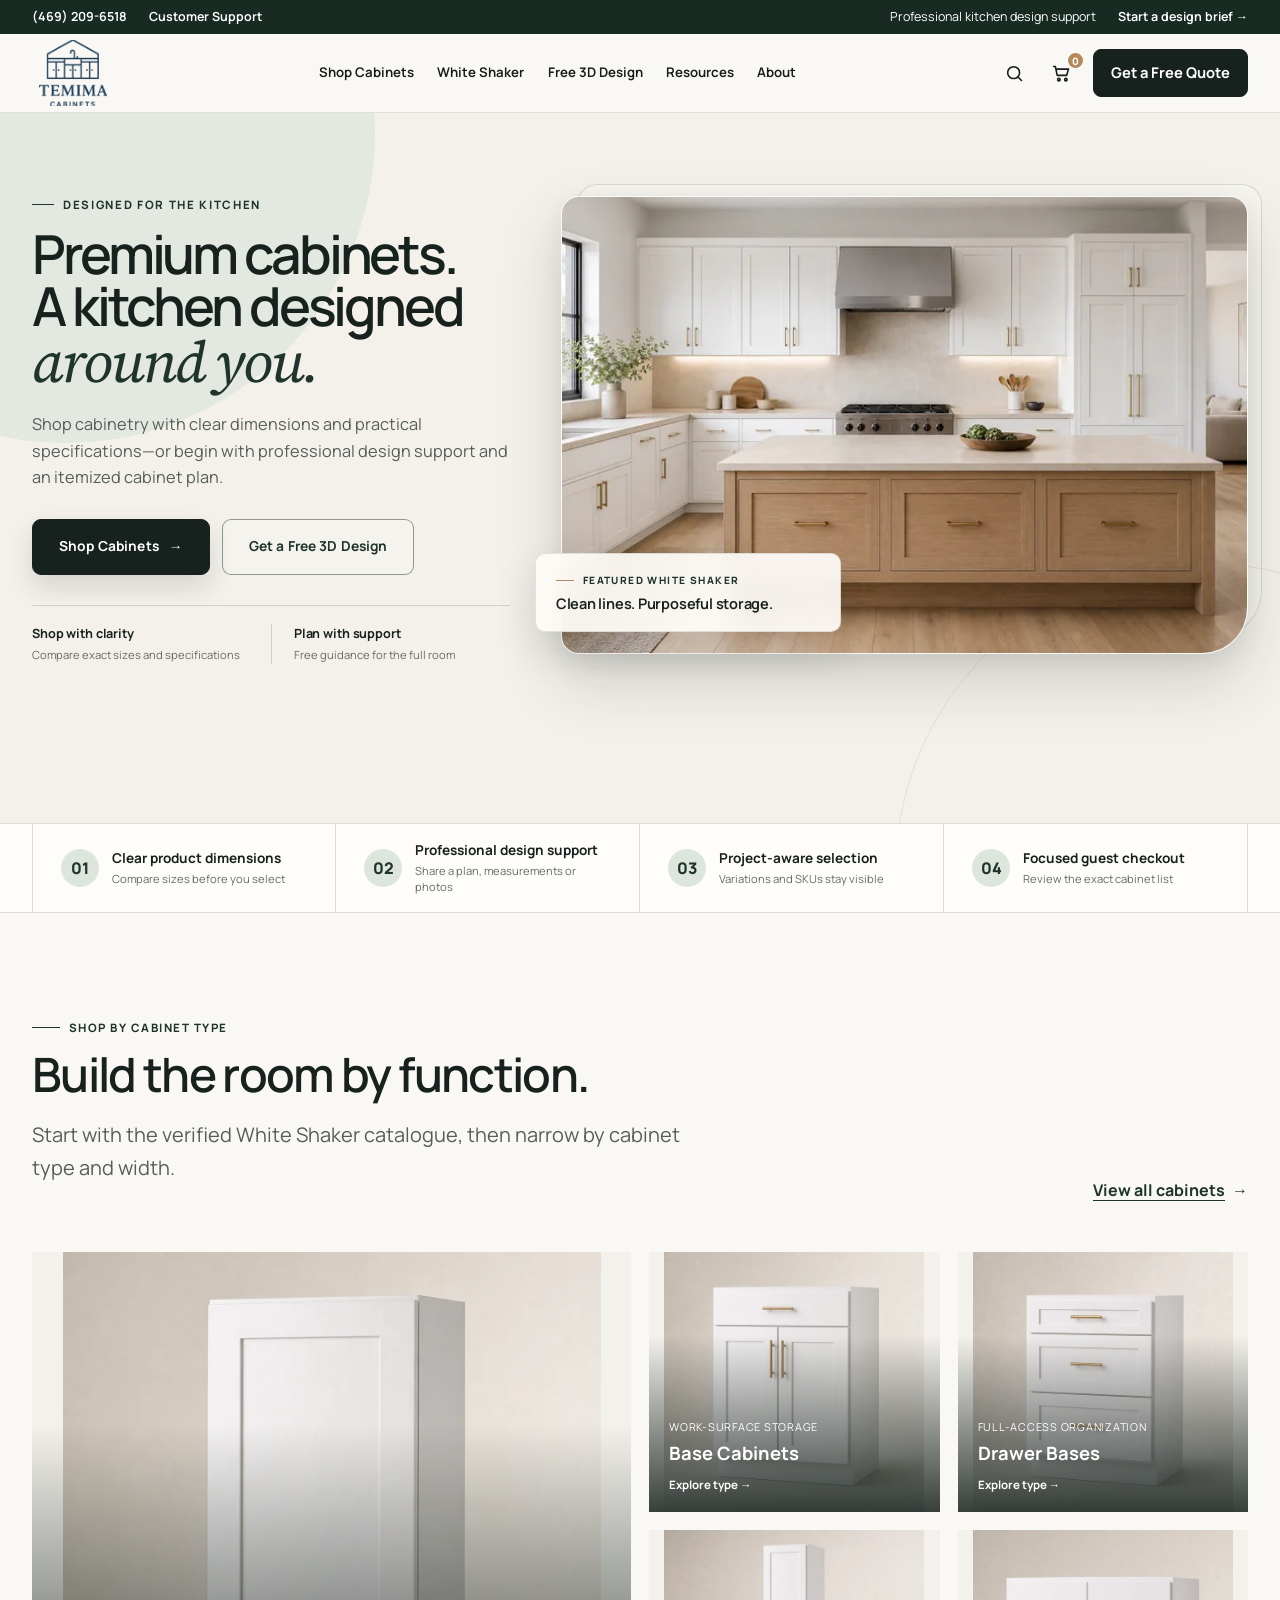
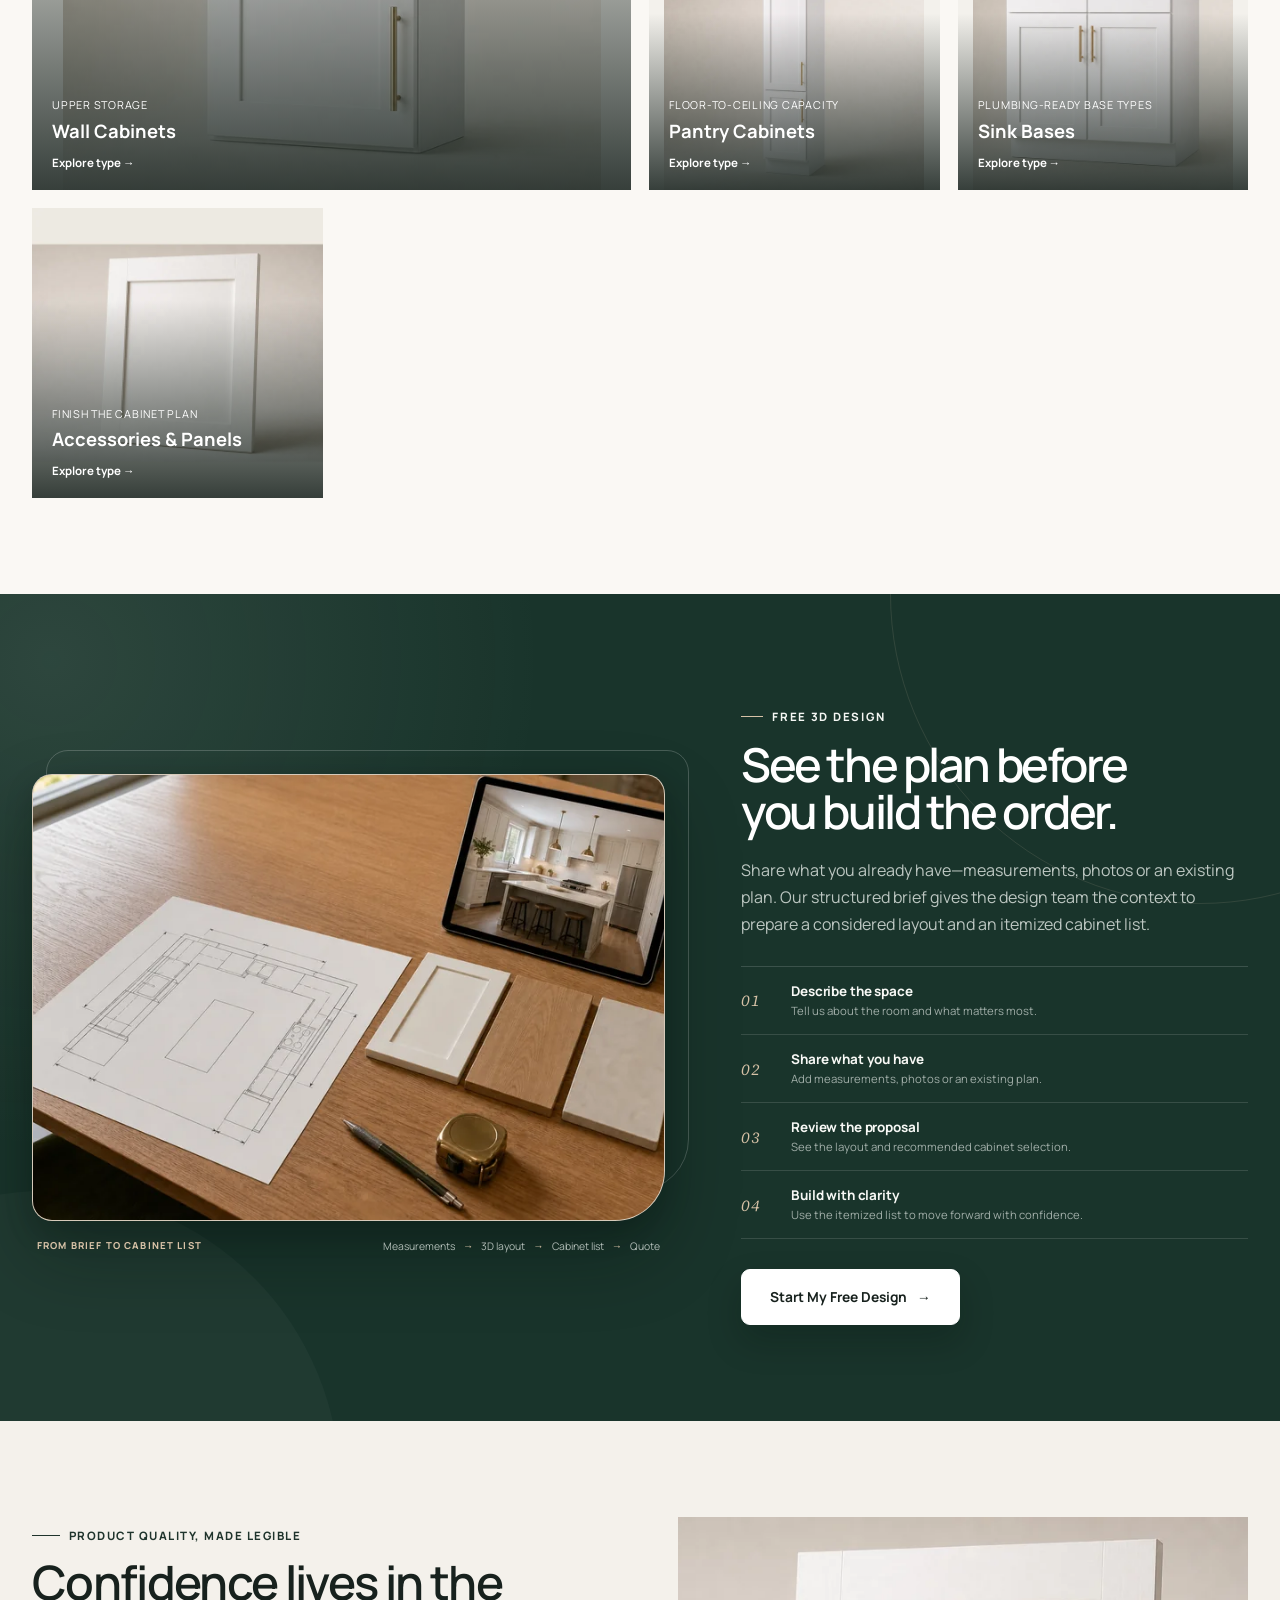
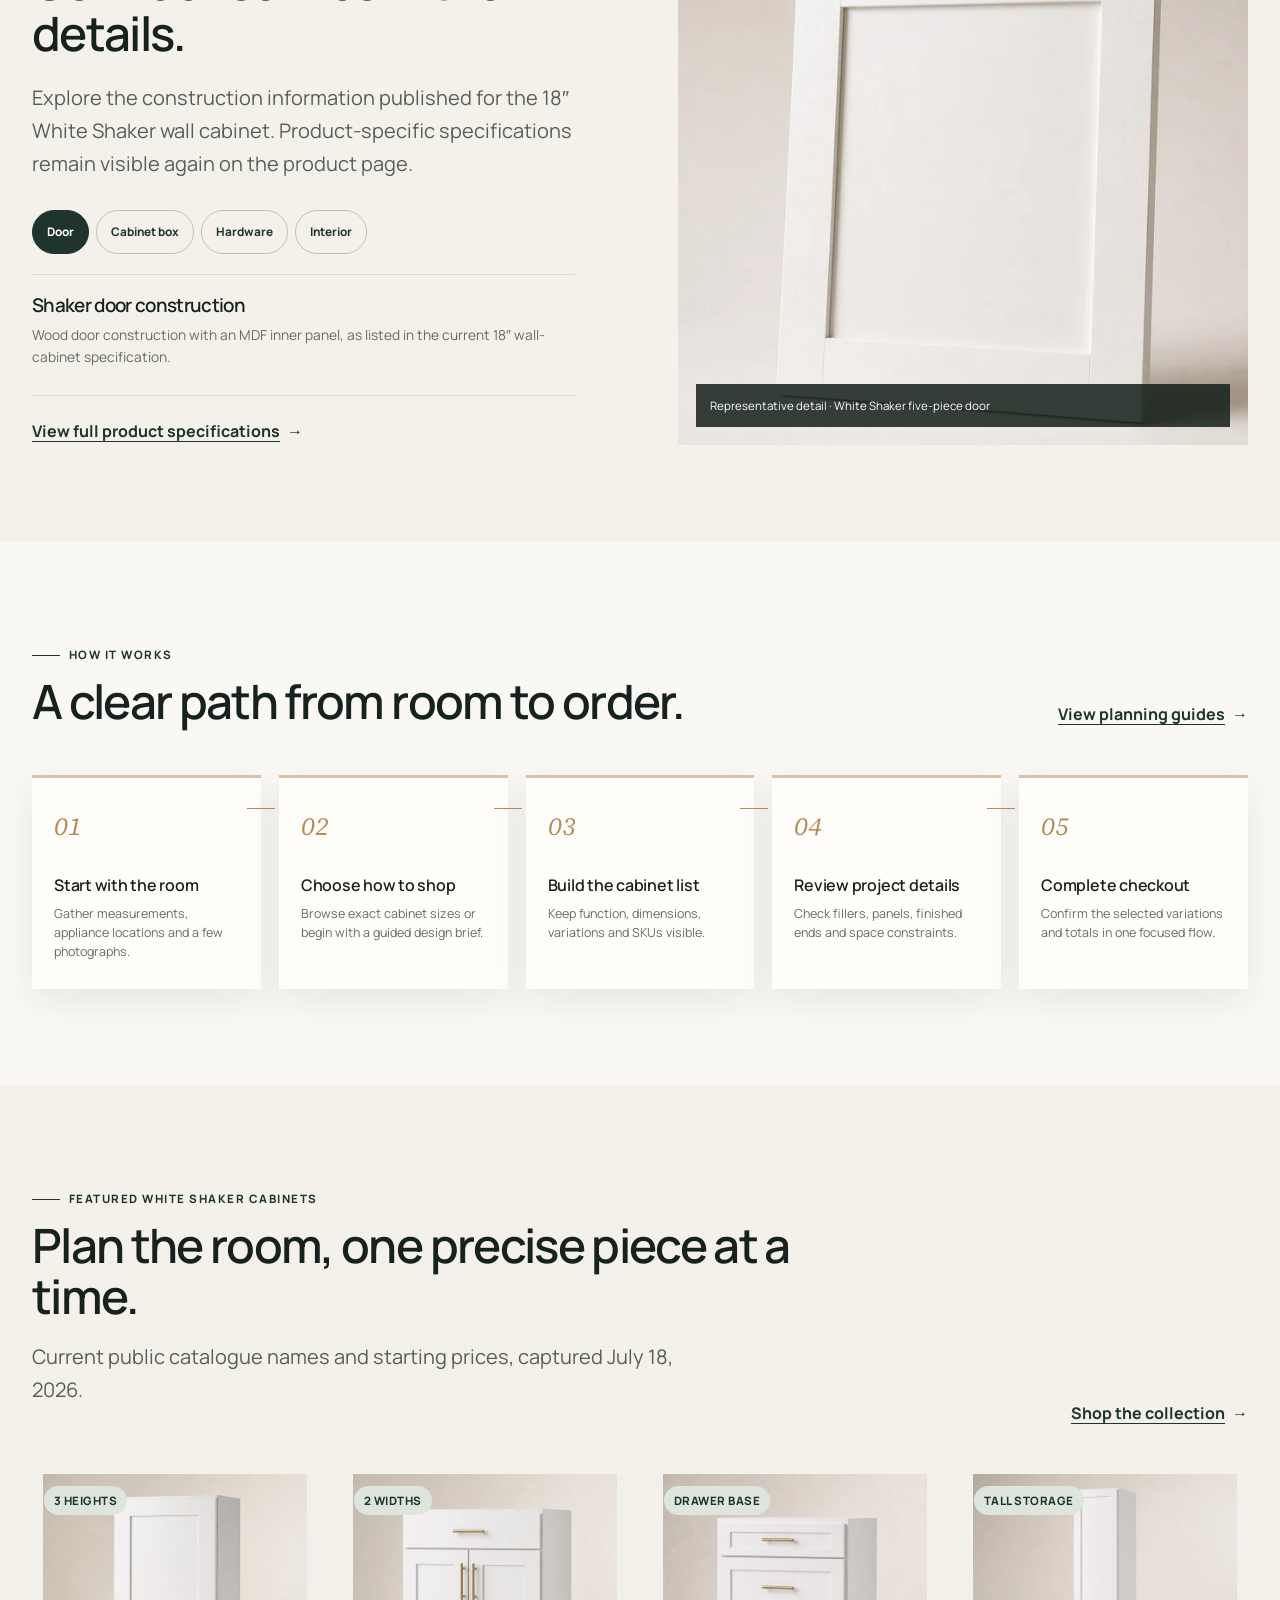
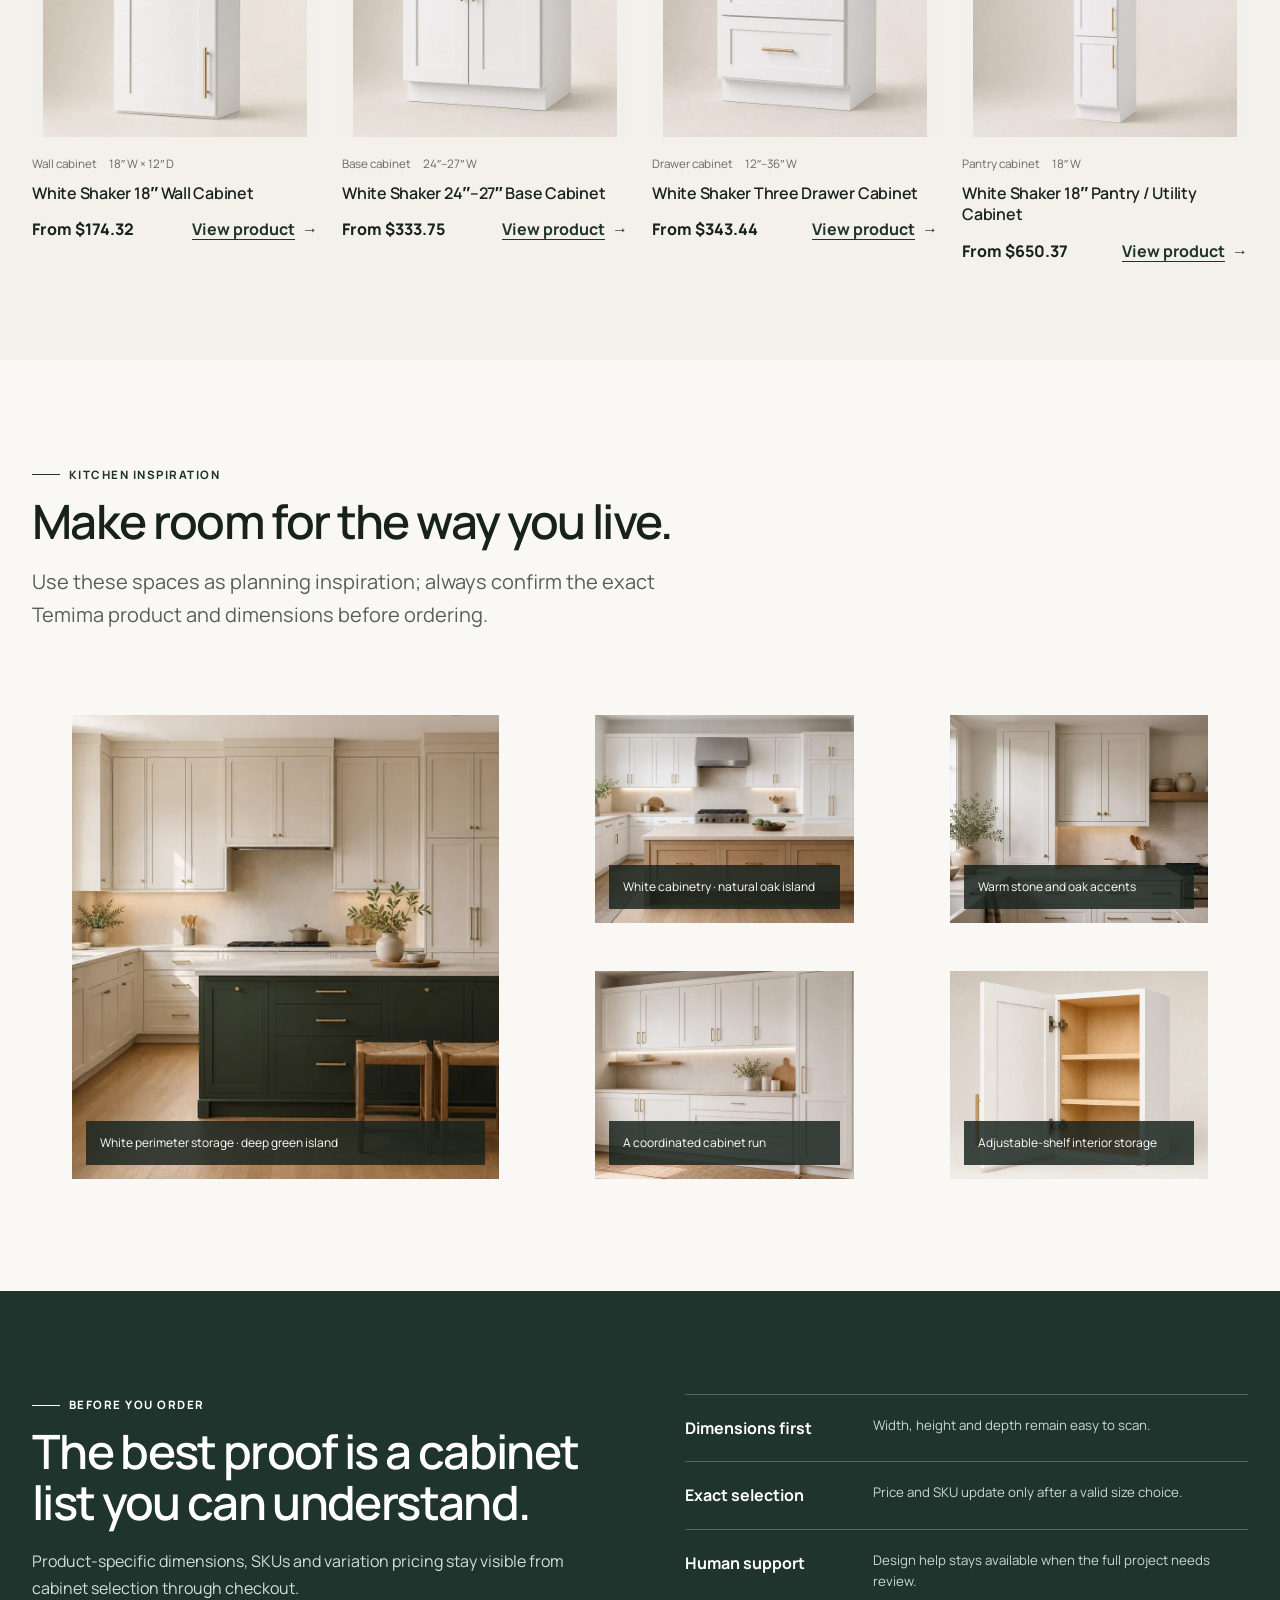
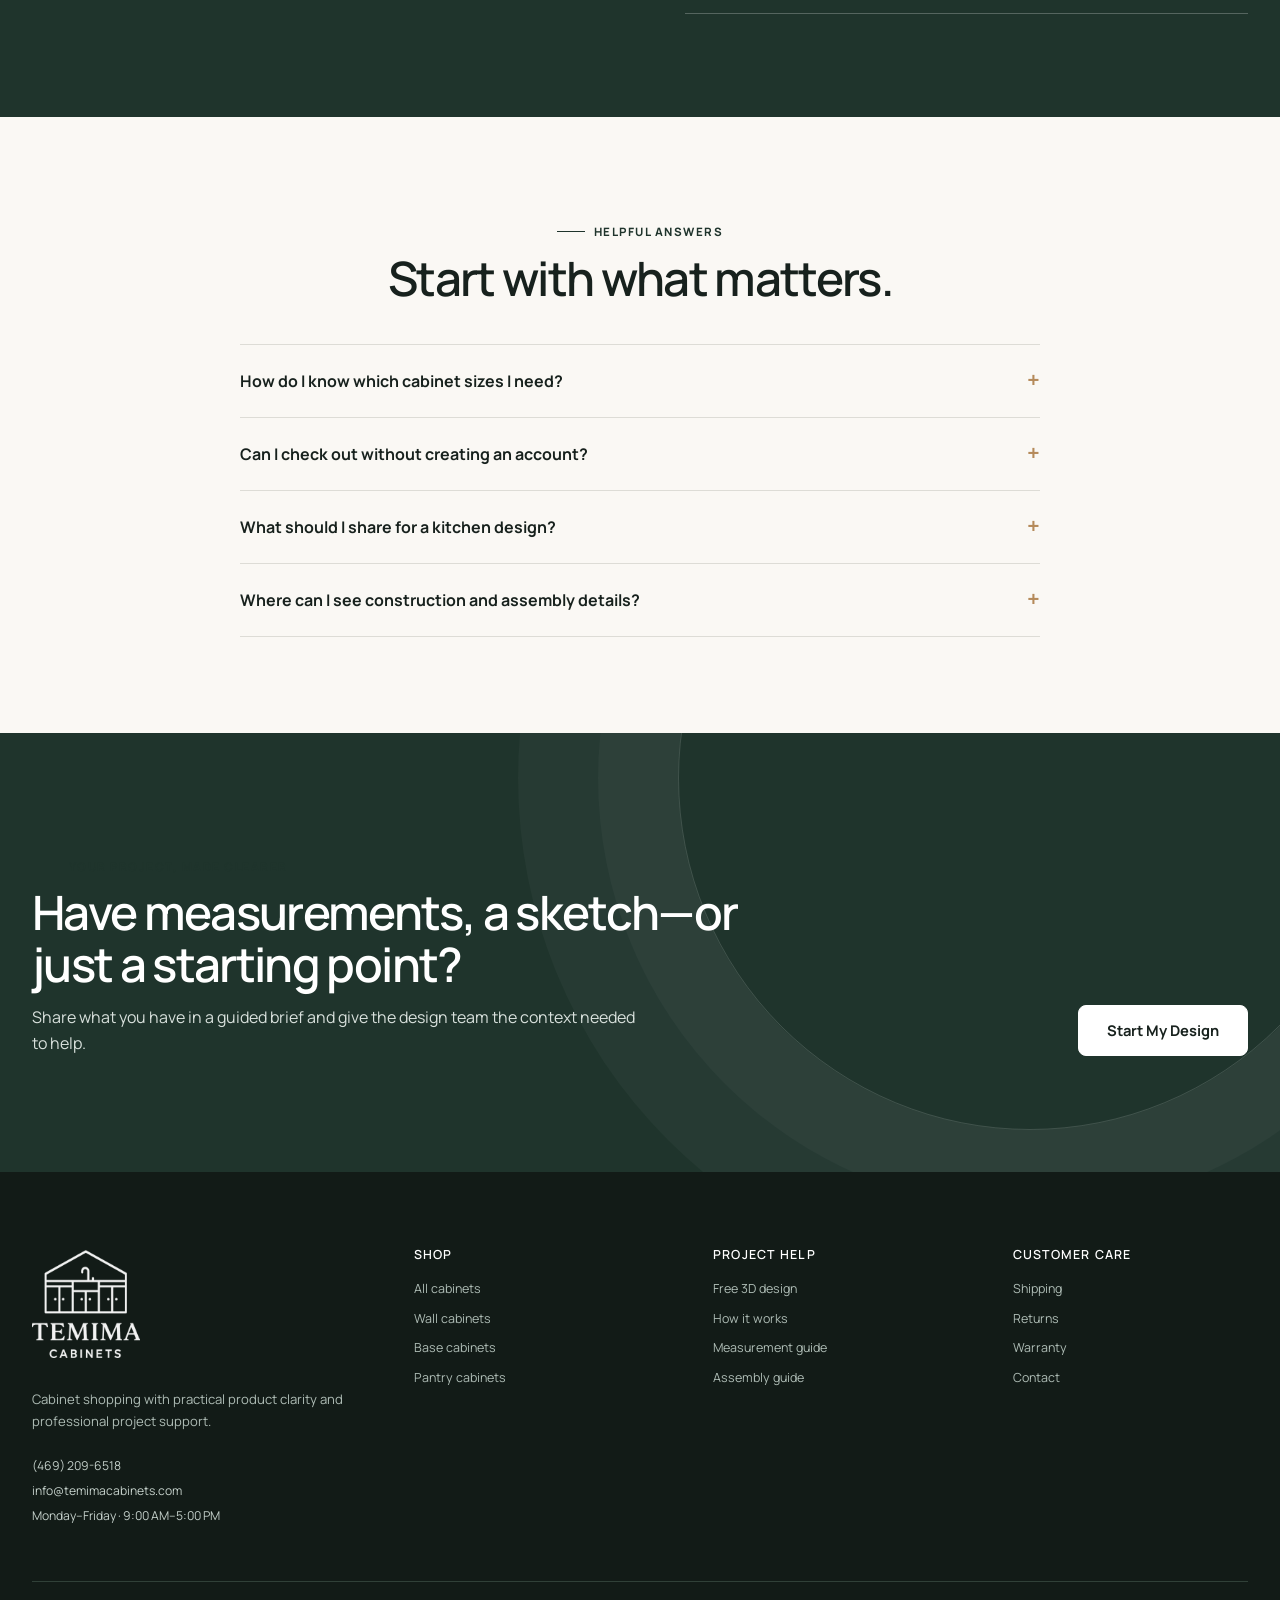
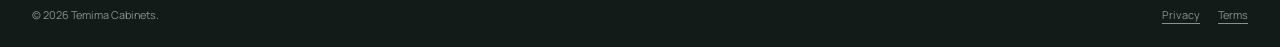
==== commit 00ed4751: "fix: use explicit HTML navigation routes" ====
--- a/index.html
+++ b/index.html
@@ -18,7 +18,7 @@
   <meta name="twitter:card" content="summary_large_image">
   <link rel="icon" href="assets/images/favicon.svg" type="image/svg+xml">
   <link rel="preload" as="image" href="assets/images/generated/home-hero/home-hero-white-shaker-v2-1600.webp" imagesrcset="assets/images/generated/home-hero/home-hero-white-shaker-v2-800.webp 800w, assets/images/generated/home-hero/home-hero-white-shaker-v2-1600.webp 1600w" imagesizes="(max-width: 960px) 100vw, 55vw">
-  <link rel="stylesheet" href="assets/css/styles.css?v=20260718-visuals">
+  <link rel="stylesheet" href="assets/css/styles.css?v=20260719-home-refine">
   <script src="assets/js/script.js?v=20260718-visuals" defer></script>
   <script type="application/ld+json">{"@context":"https://schema.org","@type":"Organization","name":"Temima Cabinets","url":"https://temimacabinets.com/","logo":"https://cabenit01.vercel.app/assets/images/brand/temima-logo.png","contactPoint":{"@type":"ContactPoint","telephone":"+1-469-209-6518","email":"info@temimacabinets.com","contactType":"customer support"}}</script>
 </head>
@@ -27,40 +27,40 @@
   <div class="utility-bar">
     <div class="container utility-inner">
       <div class="utility-group"><a href="tel:+14692096518">(469) 209-6518</a><a href="mailto:info@temimacabinets.com">Customer Support</a></div>
-      <div class="utility-group"><span>Professional kitchen design support</span><a href="free-quote/">Start a design brief <span aria-hidden="true">→</span></a></div>
+      <div class="utility-group"><span>Professional kitchen design support</span><a href="free-quote/index.html">Start a design brief <span aria-hidden="true">→</span></a></div>
     </div>
   </div>
   <header class="site-header" data-header>
     <div class="container header-main">
       <a class="brand brand-official" href="index.html" aria-label="Temima Cabinets home"><img src="assets/images/brand/temima-logo.png" alt="Temima Cabinets" width="692" height="691"></a>
       <nav class="primary-nav" aria-label="Primary navigation">
-        <a href="category/">Shop Cabinets</a><a href="category/">White Shaker</a><a href="free-quote/">Free 3D Design</a><a href="resources/">Resources</a><a href="#about">About</a>
+        <a href="category/index.html">Shop Cabinets</a><a href="category/index.html">White Shaker</a><a href="free-quote/index.html">Free 3D Design</a><a href="resources/index.html">Resources</a><a href="#about">About</a>
       </nav>
       <div class="header-actions">
         <button class="icon-button search-button" type="button" aria-label="Open product search" data-search-open><svg class="icon" viewBox="0 0 24 24" aria-hidden="true"><circle cx="11" cy="11" r="6.8"/><path d="m16 16 4 4"/></svg></button>
-        <a class="icon-button cart-link" href="cart/" aria-label="View cart"><svg class="icon" viewBox="0 0 24 24" aria-hidden="true"><path d="M3 4h2l2.1 10.1h10.8L20 7H6"/><circle cx="9" cy="19" r="1.4"/><circle cx="17" cy="19" r="1.4"/></svg><span class="cart-count" data-cart-count>0</span></a>
-        <a class="button header-quote" href="free-quote/">Get a Free Quote</a>
+        <a class="icon-button cart-link" href="cart/index.html" aria-label="View cart"><svg class="icon" viewBox="0 0 24 24" aria-hidden="true"><path d="M3 4h2l2.1 10.1h10.8L20 7H6"/><circle cx="9" cy="19" r="1.4"/><circle cx="17" cy="19" r="1.4"/></svg><span class="cart-count" data-cart-count>0</span></a>
+        <a class="button header-quote" href="free-quote/index.html">Get a Free Quote</a>
         <button class="icon-button menu-toggle" type="button" aria-label="Open menu" aria-expanded="false" aria-controls="mobile-nav" data-menu-toggle><svg class="icon" viewBox="0 0 24 24" aria-hidden="true"><path d="M4 7h16M4 12h16M4 17h16"/></svg></button>
       </div>
     </div>
   </header>
   <nav class="mobile-nav" id="mobile-nav" aria-label="Mobile navigation" aria-hidden="true" data-mobile-nav>
-    <a href="category/">Shop Cabinets <span>→</span></a><a href="category/">White Shaker <span>→</span></a><a href="free-quote/">Free 3D Design <span>→</span></a><a href="resources/">Resources <span>→</span></a><a href="#about">About <span>→</span></a><a class="button" href="free-quote/">Get a Free Quote</a>
+    <a href="category/index.html">Shop Cabinets <span>→</span></a><a href="category/index.html">White Shaker <span>→</span></a><a href="free-quote/index.html">Free 3D Design <span>→</span></a><a href="resources/index.html">Resources <span>→</span></a><a href="#about">About <span>→</span></a><a class="button" href="free-quote/index.html">Get a Free Quote</a>
   </nav>
 
   <main id="main">
-    <section class="home-hero">
+    <section class="home-hero" aria-labelledby="home-hero-title">
       <div class="container hero-grid">
-        <div class="hero-copy">
+        <header class="hero-copy">
           <span class="eyebrow">Designed for the kitchen</span>
-          <h1>Premium cabinets.<br>A kitchen designed <em>around you.</em></h1>
+          <h1 id="home-hero-title"><span class="hero-title-line">Premium cabinets.</span><span class="hero-title-line">A kitchen designed</span><em>around you.</em></h1>
           <p class="lead">Shop cabinetry with clear dimensions and practical specifications—or begin with professional design support and an itemized cabinet plan.</p>
-          <div class="hero-actions"><a class="button button-large" href="category/">Shop Cabinets <span aria-hidden="true">→</span></a><a class="button button-outline button-large" href="free-quote/">Get a Free 3D Design</a></div>
-          <div class="hero-note"><div><strong>Shop with clarity</strong><span>Product types, sizes and specifications</span></div><div><strong>Plan with support</strong><span>A guided brief for your whole room</span></div></div>
-        </div>
+          <div class="hero-actions"><a class="button button-large" href="category/index.html">Shop Cabinets <span aria-hidden="true">→</span></a><a class="button button-outline button-large" href="free-quote/index.html">Get a Free 3D Design</a></div>
+          <div class="hero-note"><div><strong>Shop with clarity</strong><span>Compare exact sizes and specifications</span></div><div><strong>Plan with support</strong><span>Free guidance for the full room</span></div></div>
+        </header>
         <figure class="hero-visual">
           <img src="assets/images/generated/home-hero/home-hero-white-shaker-v2-1600.webp" srcset="assets/images/generated/home-hero/home-hero-white-shaker-v2-800.webp 800w, assets/images/generated/home-hero/home-hero-white-shaker-v2-1600.webp 1600w" sizes="(max-width: 960px) 100vw, 55vw" alt="Contemporary kitchen with White Shaker cabinets, a natural oak island and brass hardware" width="1600" height="900" fetchpriority="high">
-          <figcaption class="hero-spec"><span>Kitchen planning inspiration</span><strong>White cabinetry · clear sightlines · practical storage</strong></figcaption>
+          <figcaption class="hero-spec"><span>Featured White Shaker</span><strong>Clean lines. Purposeful storage.</strong></figcaption>
         </figure>
       </div>
     </section>
@@ -76,22 +76,38 @@
 
     <section class="section" aria-labelledby="types-title">
       <div class="container">
-        <div class="section-head"><div><span class="eyebrow">Shop by cabinet type</span><h2 id="types-title">Build the room by function.</h2><p class="lead">Start with the verified White Shaker catalogue, then narrow by cabinet type and width.</p></div><a class="text-link" href="category/">View all cabinets</a></div>
+        <div class="section-head"><div><span class="eyebrow">Shop by cabinet type</span><h2 id="types-title">Build the room by function.</h2><p class="lead">Start with the verified White Shaker catalogue, then narrow by cabinet type and width.</p></div><a class="text-link" href="category/index.html">View all cabinets</a></div>
         <div class="cabinet-type-grid">
-          <article class="cabinet-type-card type-featured"><a href="category/?type=wall"><img src="assets/images/generated/products/white-shaker-wall-cabinet-v2-1024.webp" srcset="assets/images/generated/products/white-shaker-wall-cabinet-v2-600.webp 600w, assets/images/generated/products/white-shaker-wall-cabinet-v2-1024.webp 1024w" sizes="(max-width: 430px) 100vw, (max-width: 960px) 50vw, 40vw" alt="White Shaker wall cabinet photographed on a warm neutral background" width="1024" height="1024"><span><small>Upper storage</small><strong>Wall Cabinets</strong><em>Explore type →</em></span></a></article>
-          <article class="cabinet-type-card"><a href="category/?type=base"><img src="assets/images/generated/products/white-shaker-base-cabinet-v2-600.webp" srcset="assets/images/generated/products/white-shaker-base-cabinet-v2-600.webp 600w, assets/images/generated/products/white-shaker-base-cabinet-v2-1024.webp 1024w" sizes="(max-width: 430px) 100vw, (max-width: 960px) 50vw, 25vw" alt="White Shaker base cabinet photographed on a warm neutral background" width="600" height="600" loading="lazy"><span><small>Work-surface storage</small><strong>Base Cabinets</strong><em>Explore type →</em></span></a></article>
-          <article class="cabinet-type-card"><a href="category/?type=drawer"><img src="assets/images/generated/products/white-shaker-drawer-base-v2-600.webp" srcset="assets/images/generated/products/white-shaker-drawer-base-v2-600.webp 600w, assets/images/generated/products/white-shaker-drawer-base-v2-1024.webp 1024w" sizes="(max-width: 430px) 100vw, (max-width: 960px) 50vw, 25vw" alt="White Shaker three-drawer base cabinet photographed on a warm neutral background" width="600" height="600" loading="lazy"><span><small>Full-access organization</small><strong>Drawer Bases</strong><em>Explore type →</em></span></a></article>
-          <article class="cabinet-type-card"><a href="category/?type=tall"><img src="assets/images/generated/products/white-shaker-pantry-cabinet-v2-600.webp" srcset="assets/images/generated/products/white-shaker-pantry-cabinet-v2-600.webp 600w, assets/images/generated/products/white-shaker-pantry-cabinet-v2-1024.webp 1024w" sizes="(max-width: 430px) 100vw, (max-width: 960px) 50vw, 25vw" alt="Tall White Shaker pantry cabinet photographed on a warm neutral background" width="600" height="600" loading="lazy"><span><small>Floor-to-ceiling capacity</small><strong>Pantry Cabinets</strong><em>Explore type →</em></span></a></article>
-          <article class="cabinet-type-card"><a href="category/?type=sink"><img src="assets/images/generated/products/white-shaker-sink-base-v2-600.webp" srcset="assets/images/generated/products/white-shaker-sink-base-v2-600.webp 600w, assets/images/generated/products/white-shaker-sink-base-v2-1024.webp 1024w" sizes="(max-width: 430px) 100vw, (max-width: 960px) 50vw, 25vw" alt="White Shaker sink base cabinet photographed on a warm neutral background" width="600" height="600" loading="lazy"><span><small>Plumbing-ready base types</small><strong>Sink Bases</strong><em>Explore type →</em></span></a></article>
-          <article class="cabinet-type-card"><a href="category/?type=accessory"><img src="assets/images/generated/products/white-shaker-sample-door-v2-600.webp" srcset="assets/images/generated/products/white-shaker-sample-door-v2-600.webp 600w, assets/images/generated/products/white-shaker-sample-door-v2-1024.webp 1024w" sizes="(max-width: 430px) 100vw, (max-width: 960px) 50vw, 25vw" alt="White Shaker cabinet sample door photographed on a warm neutral background" width="600" height="600" loading="lazy"><span><small>Finish the cabinet plan</small><strong>Accessories &amp; Panels</strong><em>Explore type →</em></span></a></article>
+          <article class="cabinet-type-card type-featured"><a href="category/index.html?type=wall"><img src="assets/images/generated/products/white-shaker-wall-cabinet-v2-1024.webp" srcset="assets/images/generated/products/white-shaker-wall-cabinet-v2-600.webp 600w, assets/images/generated/products/white-shaker-wall-cabinet-v2-1024.webp 1024w" sizes="(max-width: 430px) 100vw, (max-width: 960px) 50vw, 40vw" alt="White Shaker wall cabinet photographed on a warm neutral background" width="1024" height="1024"><span><small>Upper storage</small><strong>Wall Cabinets</strong><em>Explore type →</em></span></a></article>
+          <article class="cabinet-type-card"><a href="category/index.html?type=base"><img src="assets/images/generated/products/white-shaker-base-cabinet-v2-600.webp" srcset="assets/images/generated/products/white-shaker-base-cabinet-v2-600.webp 600w, assets/images/generated/products/white-shaker-base-cabinet-v2-1024.webp 1024w" sizes="(max-width: 430px) 100vw, (max-width: 960px) 50vw, 25vw" alt="White Shaker base cabinet photographed on a warm neutral background" width="600" height="600" loading="lazy"><span><small>Work-surface storage</small><strong>Base Cabinets</strong><em>Explore type →</em></span></a></article>
+          <article class="cabinet-type-card"><a href="category/index.html?type=drawer"><img src="assets/images/generated/products/white-shaker-drawer-base-v2-600.webp" srcset="assets/images/generated/products/white-shaker-drawer-base-v2-600.webp 600w, assets/images/generated/products/white-shaker-drawer-base-v2-1024.webp 1024w" sizes="(max-width: 430px) 100vw, (max-width: 960px) 50vw, 25vw" alt="White Shaker three-drawer base cabinet photographed on a warm neutral background" width="600" height="600" loading="lazy"><span><small>Full-access organization</small><strong>Drawer Bases</strong><em>Explore type →</em></span></a></article>
+          <article class="cabinet-type-card"><a href="category/index.html?type=tall"><img src="assets/images/generated/products/white-shaker-pantry-cabinet-v2-600.webp" srcset="assets/images/generated/products/white-shaker-pantry-cabinet-v2-600.webp 600w, assets/images/generated/products/white-shaker-pantry-cabinet-v2-1024.webp 1024w" sizes="(max-width: 430px) 100vw, (max-width: 960px) 50vw, 25vw" alt="Tall White Shaker pantry cabinet photographed on a warm neutral background" width="600" height="600" loading="lazy"><span><small>Floor-to-ceiling capacity</small><strong>Pantry Cabinets</strong><em>Explore type →</em></span></a></article>
+          <article class="cabinet-type-card"><a href="category/index.html?type=sink"><img src="assets/images/generated/products/white-shaker-sink-base-v2-600.webp" srcset="assets/images/generated/products/white-shaker-sink-base-v2-600.webp 600w, assets/images/generated/products/white-shaker-sink-base-v2-1024.webp 1024w" sizes="(max-width: 430px) 100vw, (max-width: 960px) 50vw, 25vw" alt="White Shaker sink base cabinet photographed on a warm neutral background" width="600" height="600" loading="lazy"><span><small>Plumbing-ready base types</small><strong>Sink Bases</strong><em>Explore type →</em></span></a></article>
+          <article class="cabinet-type-card"><a href="category/index.html?type=accessory"><img src="assets/images/generated/products/white-shaker-sample-door-v2-600.webp" srcset="assets/images/generated/products/white-shaker-sample-door-v2-600.webp 600w, assets/images/generated/products/white-shaker-sample-door-v2-1024.webp 1024w" sizes="(max-width: 430px) 100vw, (max-width: 960px) 50vw, 25vw" alt="White Shaker cabinet sample door photographed on a warm neutral background" width="600" height="600" loading="lazy"><span><small>Finish the cabinet plan</small><strong>Accessories &amp; Panels</strong><em>Explore type →</em></span></a></article>
         </div>
       </div>
     </section>
 
-    <section class="section section-dark design-section">
+    <section class="section section-dark design-section" aria-labelledby="design-title">
       <div class="container design-layout">
-        <div class="design-visual"><img src="assets/images/generated/free-design/free-design-consultation-v2-1500.webp" srcset="assets/images/generated/free-design/free-design-consultation-v2-800.webp 800w, assets/images/generated/free-design/free-design-consultation-v2-1500.webp 1500w" sizes="(max-width: 960px) 100vw, 50vw" alt="Kitchen plan, White Shaker door and material samples beside a tablet showing a finished kitchen" width="1500" height="938" loading="lazy"><div class="design-flow" aria-label="Design process"><span>Measurements &amp; photos</span><i>→</i><span>Kitchen plan</span><i>→</i><span>Cabinet list</span><i>→</i><span>Quote</span></div></div>
-        <div class="design-copy"><span class="eyebrow">Free 3D design</span><h2>See the plan before you build the order.</h2><p class="lead">Share the information you already have. A structured design brief gives the team the context needed to prepare a layout and cabinet list.</p><ol class="step-list"><li>Tell us about the space and your priorities.</li><li>Add measurements, kitchen photos or an existing plan.</li><li>Review the proposed layout and cabinet selection.</li><li>Use the itemized list to move forward with confidence.</li></ol><a class="button button-light button-large" href="free-quote/">Start My Free Design</a></div>
+        <header class="design-copy-head">
+          <span class="eyebrow">Free 3D design</span>
+          <h2 id="design-title"><span>See the plan before</span> <span>you build the order.</span></h2>
+          <p class="lead">Share what you already have—measurements, photos or an existing plan. Our structured brief gives the design team the context to prepare a considered layout and an itemized cabinet list.</p>
+        </header>
+        <figure class="design-visual">
+          <div class="design-image-frame"><img src="assets/images/generated/free-design/free-design-consultation-v2-1500.webp" srcset="assets/images/generated/free-design/free-design-consultation-v2-800.webp 800w, assets/images/generated/free-design/free-design-consultation-v2-1500.webp 1500w" sizes="(max-width: 960px) 100vw, 55vw" alt="Kitchen plan, White Shaker door and material samples beside a tablet showing a finished kitchen" width="1500" height="938" loading="lazy"></div>
+          <figcaption class="design-flow"><span class="design-flow-label">From brief to cabinet list</span><span class="design-flow-track"><span>Measurements</span><i aria-hidden="true">→</i><span>3D layout</span><i aria-hidden="true">→</i><span>Cabinet list</span><i aria-hidden="true">→</i><span>Quote</span></span></figcaption>
+        </figure>
+        <div class="design-process">
+          <ol class="step-list" aria-label="Free 3D design steps">
+            <li><span><strong>Describe the space</strong><small>Tell us about the room and what matters most.</small></span></li>
+            <li><span><strong>Share what you have</strong><small>Add measurements, photos or an existing plan.</small></span></li>
+            <li><span><strong>Review the proposal</strong><small>See the layout and recommended cabinet selection.</small></span></li>
+            <li><span><strong>Build with clarity</strong><small>Use the itemized list to move forward with confidence.</small></span></li>
+          </ol>
+          <a class="button button-light button-large" href="free-quote/index.html">Start My Free Design <span aria-hidden="true">→</span></a>
+        </div>
       </div>
     </section>
 
@@ -109,14 +125,14 @@
           <div class="quality-panel" role="tabpanel" id="quality-box" aria-labelledby="tab-box" data-quality-panel="box" hidden><h3>Cabinet box</h3><p>The current product specification lists a ½″ A-grade plywood cabinet box and finished cabinet sides.</p></div>
           <div class="quality-panel" role="tabpanel" id="quality-hardware" aria-labelledby="tab-hardware" data-quality-panel="hardware" hidden><h3>Concealed hinges</h3><p>The current product specification lists six-way adjustable, concealed soft-close European hinges.</p></div>
           <div class="quality-panel" role="tabpanel" id="quality-interior" aria-labelledby="tab-interior" data-quality-panel="interior" hidden><h3>Storage interior</h3><p>Two adjustable shelves are listed for 30″ and 36″ heights; the 42″ height lists three.</p></div>
-          <a class="text-link" href="product/#specifications">View full product specifications</a>
+          <a class="text-link" href="product/index.html#specifications">View full product specifications</a>
         </div>
         <figure class="quality-detail"><img src="assets/images/generated/construction/shaker-door-construction-v2-800.webp" srcset="assets/images/generated/construction/shaker-door-construction-v2-800.webp 800w, assets/images/generated/construction/shaker-door-construction-v2-1400.webp 1400w" sizes="(max-width: 960px) 100vw, 50vw" alt="Isolated White Shaker cabinet door showing its recessed center panel" width="1400" height="1050" loading="lazy" data-quality-image-target><figcaption data-quality-caption-target>Representative detail · White Shaker five-piece door</figcaption></figure>
       </div>
     </section>
 
     <section class="section" id="resources" aria-labelledby="process-title">
-      <div class="container"><div class="section-head"><div><span class="eyebrow">How it works</span><h2 id="process-title">A clear path from room to order.</h2></div><a class="text-link" href="resources/">View planning guides</a></div>
+      <div class="container"><div class="section-head"><div><span class="eyebrow">How it works</span><h2 id="process-title">A clear path from room to order.</h2></div><a class="text-link" href="resources/index.html">View planning guides</a></div>
         <div class="how-grid">
           <article class="how-step"><span>01</span><div><h3>Start with the room</h3><p>Gather measurements, appliance locations and a few photographs.</p></div></article>
           <article class="how-step"><span>02</span><div><h3>Choose how to shop</h3><p>Browse exact cabinet sizes or begin with a guided design brief.</p></div></article>
@@ -129,12 +145,12 @@
 
     <section class="section section-canvas" aria-labelledby="featured-title">
       <div class="container">
-        <div class="section-head"><div><span class="eyebrow">Featured White Shaker cabinets</span><h2 id="featured-title">Plan the room, one precise piece at a time.</h2><p class="lead">Current public catalogue names and starting prices, captured July 18, 2026.</p></div><a class="text-link" href="category/">Shop the collection</a></div>
+        <div class="section-head"><div><span class="eyebrow">Featured White Shaker cabinets</span><h2 id="featured-title">Plan the room, one precise piece at a time.</h2><p class="lead">Current public catalogue names and starting prices, captured July 18, 2026.</p></div><a class="text-link" href="category/index.html">Shop the collection</a></div>
         <div class="product-grid">
-          <article class="product-card" data-product-card data-type="wall" data-width="18" data-price="174.32" data-name="White Shaker 18-inch Wall Cabinet" data-image="assets/images/generated/products/white-shaker-wall-cabinet-v2-600.webp"><div class="product-media"><img src="assets/images/generated/products/white-shaker-wall-cabinet-v2-600.webp" srcset="assets/images/generated/products/white-shaker-wall-cabinet-v2-600.webp 600w, assets/images/generated/products/white-shaker-wall-cabinet-v2-1024.webp 1024w" sizes="(max-width: 700px) 50vw, 25vw" alt="White Shaker 18-inch wall cabinet" width="600" height="600" loading="lazy"><span class="tag product-badge">3 heights</span><button class="button button-light quick-view" type="button" data-quick-view>Quick view</button></div><div class="product-meta"><span>Wall cabinet</span><span>18″ W × 12″ D</span></div><h3><a href="product/">White Shaker 18″ Wall Cabinet</a></h3><div class="product-actions"><span class="price">From $174.32</span><a class="text-link" href="product/">View product</a></div></article>
-          <article class="product-card" data-product-card data-type="base" data-width="24" data-price="333.75" data-name="White Shaker 24–27-inch Base Cabinet" data-image="assets/images/generated/products/white-shaker-base-cabinet-v2-600.webp"><div class="product-media"><img src="assets/images/generated/products/white-shaker-base-cabinet-v2-600.webp" srcset="assets/images/generated/products/white-shaker-base-cabinet-v2-600.webp 600w, assets/images/generated/products/white-shaker-base-cabinet-v2-1024.webp 1024w" sizes="(max-width: 700px) 50vw, 25vw" alt="White Shaker base cabinet" width="600" height="600" loading="lazy"><span class="tag product-badge">2 widths</span><button class="button button-light quick-view" type="button" data-quick-view>Quick view</button></div><div class="product-meta"><span>Base cabinet</span><span>24″–27″ W</span></div><h3><a href="product/">White Shaker 24″–27″ Base Cabinet</a></h3><div class="product-actions"><span class="price">From $333.75</span><a class="text-link" href="product/">View product</a></div></article>
-          <article class="product-card" data-product-card data-type="drawer" data-width="12" data-price="343.44" data-name="White Shaker Three Drawer Cabinet" data-image="assets/images/generated/products/white-shaker-drawer-base-v2-600.webp"><div class="product-media"><img src="assets/images/generated/products/white-shaker-drawer-base-v2-600.webp" srcset="assets/images/generated/products/white-shaker-drawer-base-v2-600.webp 600w, assets/images/generated/products/white-shaker-drawer-base-v2-1024.webp 1024w" sizes="(max-width: 700px) 50vw, 25vw" alt="White Shaker three-drawer cabinet" width="600" height="600" loading="lazy"><span class="tag product-badge">Drawer base</span><button class="button button-light quick-view" type="button" data-quick-view>Quick view</button></div><div class="product-meta"><span>Drawer cabinet</span><span>12″–36″ W</span></div><h3><a href="product/">White Shaker Three Drawer Cabinet</a></h3><div class="product-actions"><span class="price">From $343.44</span><a class="text-link" href="product/">View product</a></div></article>
-          <article class="product-card" data-product-card data-type="tall" data-width="18" data-price="650.37" data-name="White Shaker 18-inch Pantry / Utility Cabinet" data-image="assets/images/generated/products/white-shaker-pantry-cabinet-v2-600.webp"><div class="product-media"><img src="assets/images/generated/products/white-shaker-pantry-cabinet-v2-600.webp" srcset="assets/images/generated/products/white-shaker-pantry-cabinet-v2-600.webp 600w, assets/images/generated/products/white-shaker-pantry-cabinet-v2-1024.webp 1024w" sizes="(max-width: 700px) 50vw, 25vw" alt="White Shaker 18-inch pantry and utility cabinet" width="600" height="600" loading="lazy"><span class="tag product-badge">Tall storage</span><button class="button button-light quick-view" type="button" data-quick-view>Quick view</button></div><div class="product-meta"><span>Pantry cabinet</span><span>18″ W</span></div><h3><a href="product/">White Shaker 18″ Pantry / Utility Cabinet</a></h3><div class="product-actions"><span class="price">From $650.37</span><a class="text-link" href="product/">View product</a></div></article>
+          <article class="product-card" data-product-card data-type="wall" data-width="18" data-price="174.32" data-name="White Shaker 18-inch Wall Cabinet" data-image="assets/images/generated/products/white-shaker-wall-cabinet-v2-600.webp"><div class="product-media"><img src="assets/images/generated/products/white-shaker-wall-cabinet-v2-600.webp" srcset="assets/images/generated/products/white-shaker-wall-cabinet-v2-600.webp 600w, assets/images/generated/products/white-shaker-wall-cabinet-v2-1024.webp 1024w" sizes="(max-width: 700px) 50vw, 25vw" alt="White Shaker 18-inch wall cabinet" width="600" height="600" loading="lazy"><span class="tag product-badge">3 heights</span><button class="button button-light quick-view" type="button" data-quick-view>Quick view</button></div><div class="product-meta"><span>Wall cabinet</span><span>18″ W × 12″ D</span></div><h3><a href="product/index.html">White Shaker 18″ Wall Cabinet</a></h3><div class="product-actions"><span class="price">From $174.32</span><a class="text-link" href="product/index.html">View product</a></div></article>
+          <article class="product-card" data-product-card data-type="base" data-width="24" data-price="333.75" data-name="White Shaker 24–27-inch Base Cabinet" data-image="assets/images/generated/products/white-shaker-base-cabinet-v2-600.webp"><div class="product-media"><img src="assets/images/generated/products/white-shaker-base-cabinet-v2-600.webp" srcset="assets/images/generated/products/white-shaker-base-cabinet-v2-600.webp 600w, assets/images/generated/products/white-shaker-base-cabinet-v2-1024.webp 1024w" sizes="(max-width: 700px) 50vw, 25vw" alt="White Shaker base cabinet" width="600" height="600" loading="lazy"><span class="tag product-badge">2 widths</span><button class="button button-light quick-view" type="button" data-quick-view>Quick view</button></div><div class="product-meta"><span>Base cabinet</span><span>24″–27″ W</span></div><h3><a href="product/index.html">White Shaker 24″–27″ Base Cabinet</a></h3><div class="product-actions"><span class="price">From $333.75</span><a class="text-link" href="product/index.html">View product</a></div></article>
+          <article class="product-card" data-product-card data-type="drawer" data-width="12" data-price="343.44" data-name="White Shaker Three Drawer Cabinet" data-image="assets/images/generated/products/white-shaker-drawer-base-v2-600.webp"><div class="product-media"><img src="assets/images/generated/products/white-shaker-drawer-base-v2-600.webp" srcset="assets/images/generated/products/white-shaker-drawer-base-v2-600.webp 600w, assets/images/generated/products/white-shaker-drawer-base-v2-1024.webp 1024w" sizes="(max-width: 700px) 50vw, 25vw" alt="White Shaker three-drawer cabinet" width="600" height="600" loading="lazy"><span class="tag product-badge">Drawer base</span><button class="button button-light quick-view" type="button" data-quick-view>Quick view</button></div><div class="product-meta"><span>Drawer cabinet</span><span>12″–36″ W</span></div><h3><a href="product/index.html">White Shaker Three Drawer Cabinet</a></h3><div class="product-actions"><span class="price">From $343.44</span><a class="text-link" href="product/index.html">View product</a></div></article>
+          <article class="product-card" data-product-card data-type="tall" data-width="18" data-price="650.37" data-name="White Shaker 18-inch Pantry / Utility Cabinet" data-image="assets/images/generated/products/white-shaker-pantry-cabinet-v2-600.webp"><div class="product-media"><img src="assets/images/generated/products/white-shaker-pantry-cabinet-v2-600.webp" srcset="assets/images/generated/products/white-shaker-pantry-cabinet-v2-600.webp 600w, assets/images/generated/products/white-shaker-pantry-cabinet-v2-1024.webp 1024w" sizes="(max-width: 700px) 50vw, 25vw" alt="White Shaker 18-inch pantry and utility cabinet" width="600" height="600" loading="lazy"><span class="tag product-badge">Tall storage</span><button class="button button-light quick-view" type="button" data-quick-view>Quick view</button></div><div class="product-meta"><span>Pantry cabinet</span><span>18″ W</span></div><h3><a href="product/index.html">White Shaker 18″ Pantry / Utility Cabinet</a></h3><div class="product-actions"><span class="price">From $650.37</span><a class="text-link" href="product/index.html">View product</a></div></article>
         </div>
       </div>
     </section>
@@ -162,13 +178,13 @@
       <details><summary>Where can I see construction and assembly details?</summary><div class="faq-answer">Product-specific dimensions and construction details appear beside the purchase controls and in the specification section. Planning and policy guides are available in Resources.</div></details>
     </div></section>
 
-    <section class="final-cta"><div class="container final-cta-inner"><div><span class="eyebrow">Your project, made clearer</span><h2>Have measurements, a sketch—or just a starting point?</h2><p>Share what you have in a guided brief and give the design team the context needed to help.</p></div><a class="button button-light button-large" href="free-quote/">Start My Design</a></div></section>
+    <section class="final-cta"><div class="container final-cta-inner"><div><span class="eyebrow">Your project, made clearer</span><h2>Have measurements, a sketch—or just a starting point?</h2><p>Share what you have in a guided brief and give the design team the context needed to help.</p></div><a class="button button-light button-large" href="free-quote/index.html">Start My Design</a></div></section>
   </main>
 
-  <footer class="site-footer"><div class="container footer-main"><div class="footer-brand"><a class="brand brand-official" href="index.html"><img src="assets/images/brand/temima-logo.png" alt="Temima Cabinets" width="692" height="691" loading="lazy"></a><p>Cabinet shopping with practical product clarity and professional project support.</p><address class="footer-contact"><a href="tel:+14692096518">(469) 209-6518</a><a href="mailto:info@temimacabinets.com">info@temimacabinets.com</a><span>Monday–Friday · 9:00 AM–5:00 PM</span></address></div><div class="footer-col"><h2>Shop</h2><a href="category/">All cabinets</a><a href="category/?type=wall">Wall cabinets</a><a href="category/?type=base">Base cabinets</a><a href="category/?type=tall">Pantry cabinets</a></div><div class="footer-col"><h2>Project help</h2><a href="free-quote/">Free 3D design</a><a href="#resources">How it works</a><a href="resources/#measurement">Measurement guide</a><a href="resources/#assembly">Assembly guide</a></div><div class="footer-col"><h2>Customer care</h2><a href="resources/#shipping">Shipping</a><a href="resources/#returns">Returns</a><a href="resources/#warranty">Warranty</a><a href="resources/#contact">Contact</a></div></div><div class="container footer-bottom"><span>© 2026 Temima Cabinets.</span><div><a href="resources/#privacy">Privacy</a><a href="resources/#terms">Terms</a></div></div></footer>
+  <footer class="site-footer"><div class="container footer-main"><div class="footer-brand"><a class="brand brand-official" href="index.html"><img src="assets/images/brand/temima-logo.png" alt="Temima Cabinets" width="692" height="691" loading="lazy"></a><p>Cabinet shopping with practical product clarity and professional project support.</p><address class="footer-contact"><a href="tel:+14692096518">(469) 209-6518</a><a href="mailto:info@temimacabinets.com">info@temimacabinets.com</a><span>Monday–Friday · 9:00 AM–5:00 PM</span></address></div><div class="footer-col"><h2>Shop</h2><a href="category/index.html">All cabinets</a><a href="category/index.html?type=wall">Wall cabinets</a><a href="category/index.html?type=base">Base cabinets</a><a href="category/index.html?type=tall">Pantry cabinets</a></div><div class="footer-col"><h2>Project help</h2><a href="free-quote/index.html">Free 3D design</a><a href="#resources">How it works</a><a href="resources/index.html#measurement">Measurement guide</a><a href="resources/index.html#assembly">Assembly guide</a></div><div class="footer-col"><h2>Customer care</h2><a href="resources/index.html#shipping">Shipping</a><a href="resources/index.html#returns">Returns</a><a href="resources/index.html#warranty">Warranty</a><a href="resources/index.html#contact">Contact</a></div></div><div class="container footer-bottom"><span>© 2026 Temima Cabinets.</span><div><a href="resources/index.html#privacy">Privacy</a><a href="resources/index.html#terms">Terms</a></div></div></footer>
 
   <div class="search-panel" role="dialog" aria-modal="true" aria-labelledby="search-title" aria-hidden="true" data-search-panel><div class="search-box"><div class="search-box-head"><div><span class="eyebrow">Product finder</span><h2 id="search-title">Search cabinets</h2></div><button class="icon-button" type="button" aria-label="Close search" data-search-close>×</button></div><form class="search-input-wrap" role="search" data-search-form><label class="sr-only" for="site-search">Search product name, type or size</label><input id="site-search" type="search" placeholder="Try “18 inch wall cabinet”" autocomplete="off" role="combobox" aria-autocomplete="list" aria-expanded="false" aria-controls="search-results" data-search-input><button class="button" type="submit">Search</button></form><p class="search-hint">Search by product type, width or product name.</p><div class="search-suggestions" id="search-results" role="listbox" aria-label="Product suggestions" data-search-results></div></div></div>
-  <div class="modal" role="dialog" aria-modal="true" aria-labelledby="quick-title" aria-hidden="true" data-quick-modal><div class="modal-dialog"><button class="icon-button modal-close" type="button" aria-label="Close quick view" data-modal-close>×</button><div class="quick-modal-content"><div class="quick-modal-media"><img src="assets/images/generated/products/white-shaker-wall-cabinet-v2-600.webp" alt="" width="600" height="600" data-quick-image></div><div class="quick-modal-copy"><span class="eyebrow">Quick view</span><h2 id="quick-title" data-quick-name>Cabinet</h2><p>Review the cabinet type and starting price here, then choose an exact size on the product page.</p><p class="product-price" data-quick-price>From $0.00</p><a class="button button-wide" href="product/">Choose a size</a></div></div></div></div>
+  <div class="modal" role="dialog" aria-modal="true" aria-labelledby="quick-title" aria-hidden="true" data-quick-modal><div class="modal-dialog"><button class="icon-button modal-close" type="button" aria-label="Close quick view" data-modal-close>×</button><div class="quick-modal-content"><div class="quick-modal-media"><img src="assets/images/generated/products/white-shaker-wall-cabinet-v2-600.webp" alt="" width="600" height="600" data-quick-image></div><div class="quick-modal-copy"><span class="eyebrow">Quick view</span><h2 id="quick-title" data-quick-name>Cabinet</h2><p>Review the cabinet type and starting price here, then choose an exact size on the product page.</p><p class="product-price" data-quick-price>From $0.00</p><a class="button button-wide" href="product/index.html">Choose a size</a></div></div></div></div>
   <div class="toast" role="status" aria-live="polite" aria-atomic="true" data-toast></div>
 </body>
 </html>
--- a/assets/css/styles.css
+++ b/assets/css/styles.css
@@ -219,22 +219,36 @@
 .trust-item small { display: block; margin-top: 4px; color: var(--muted); font-size: .7rem; }
 
 /* Home */
-.home-hero { position: relative; overflow: hidden; padding: clamp(48px, 6vw, 86px) 0; background: var(--canvas); }
-.home-hero::before { position: absolute; top: -15%; left: -7%; width: 45vw; height: 45vw; border-radius: 50%; background: rgba(221,229,221,.7); content: ""; filter: blur(2px); }
-.hero-grid { position: relative; display: grid; grid-template-columns: .9fr 1.1fr; gap: clamp(40px, 6vw, 88px); align-items: center; }
-.hero-copy { position: relative; z-index: 2; padding: 30px 0; }
-.hero-copy h1 em { color: var(--forest); font-family: var(--serif); font-weight: 400; }
-.hero-copy .lead { max-width: 570px; margin: 24px 0 32px; }
-.hero-actions { display: flex; flex-wrap: wrap; gap: 12px; }
-.hero-note { display: flex; gap: 28px; margin-top: 38px; }
-.hero-note div { padding-left: 14px; border-left: 2px solid var(--oak); }
-.hero-note strong { display: block; color: var(--ink); font-size: .85rem; }
-.hero-note span { color: var(--muted); font-size: .76rem; }
-.hero-visual { position: relative; min-width: 0; }
-.hero-visual > img { width: 100%; aspect-ratio: 1.35; object-fit: cover; border-radius: 4px 4px 64px 4px; box-shadow: var(--shadow-lg); }
-.hero-spec { position: absolute; bottom: -24px; left: -30px; width: min(330px, 72%); padding: 20px 22px; border-left: 4px solid var(--oak); background: rgba(255,253,249,.96); box-shadow: var(--shadow-sm); }
-.hero-spec span { display: block; margin-bottom: 5px; color: var(--muted); font-size: .7rem; font-weight: 700; letter-spacing: .1em; text-transform: uppercase; }
-.hero-spec strong { color: var(--ink); font-size: .95rem; }
+.home-hero { position: relative; overflow: hidden; padding: clamp(48px, 6vw, 86px) 0; background: var(--canvas); isolation: isolate; }
+.home-hero::before, .home-hero::after { position: absolute; z-index: -1; border-radius: 50%; content: ""; pointer-events: none; }
+.home-hero::before { top: -290px; left: -245px; width: 620px; height: 620px; background: rgba(221,229,221,.72); }
+.home-hero::after { right: -235px; bottom: -360px; width: 620px; height: 620px; border: 1px solid rgba(181,138,90,.2); }
+.hero-grid { position: relative; display: grid; grid-template-columns: minmax(400px,.82fr) minmax(0,1.18fr); gap: clamp(34px,4vw,60px); align-items: center; }
+.hero-copy { position: relative; z-index: 2; max-width: 560px; padding: 12px 0; }
+.hero-copy .eyebrow { margin-bottom: 16px; letter-spacing: .145em; }
+.hero-copy .eyebrow::before { width: 22px; }
+.hero-copy h1 { max-width: 560px; font-size: clamp(3rem,4.2vw,4rem); line-height: .97; letter-spacing: -.058em; text-wrap: balance; }
+.hero-title-line, .hero-copy h1 > em { display: block; }
+.hero-copy h1 em { margin-top: .06em; color: var(--forest); font-family: var(--serif); font-size: 1.07em; font-weight: 400; letter-spacing: -.035em; line-height: .9; }
+.hero-copy .lead { max-width: 520px; margin: 24px 0 28px; font-size: clamp(1.02rem,1.25vw,1.14rem); line-height: 1.62; }
+.hero-actions { display: flex; flex-wrap: wrap; gap: 12px; align-items: center; }
+.hero-actions .button { min-height: 56px; padding: 15px 26px; border-radius: 9px; font-size: .86rem; letter-spacing: .01em; }
+.hero-actions .button:first-child { min-width: 168px; box-shadow: 0 12px 26px rgba(23,33,29,.14); }
+.hero-actions .button:first-child:hover { box-shadow: 0 15px 30px rgba(23,33,29,.18); }
+.hero-actions .button-outline { border-color: rgba(31,52,44,.48); color: var(--forest); background: rgba(255,255,255,.16); }
+.hero-actions .button-outline:hover { color: var(--forest); border-color: var(--forest); background: rgba(255,253,249,.72); }
+.hero-note { display: grid; max-width: 520px; grid-template-columns: repeat(2,minmax(0,1fr)); gap: 0; margin-top: 30px; padding-top: 18px; border-top: 1px solid rgba(31,52,44,.16); }
+.hero-note div { min-width: 0; padding-right: 22px; }
+.hero-note div + div { padding-left: 22px; border-left: 1px solid rgba(31,52,44,.16); }
+.hero-note strong { display: block; margin-bottom: 3px; color: var(--ink); font-size: .79rem; letter-spacing: -.01em; }
+.hero-note span { display: block; color: var(--muted); font-size: .7rem; line-height: 1.45; }
+.hero-visual { position: relative; min-width: 0; margin: 0; align-self: center; }
+.hero-visual::before { position: absolute; z-index: -1; top: -12px; right: -14px; bottom: 16px; left: 16px; border: 1px solid rgba(31,52,44,.14); border-radius: 20px 20px 48px 20px; background: rgba(255,253,249,.3); content: ""; }
+.hero-visual > img { position: relative; width: 100%; height: auto; aspect-ratio: 1.5; object-fit: cover; object-position: 53% center; border: 1px solid rgba(255,255,255,.58); border-radius: 18px 18px 46px 18px; box-shadow: 0 28px 64px rgba(23,33,29,.16), 0 8px 22px rgba(23,33,29,.08); }
+.hero-spec { position: absolute; z-index: 2; bottom: 22px; left: -26px; width: min(306px,70%); padding: 18px 20px 17px; border: 1px solid rgba(31,52,44,.12); border-radius: 10px; background: rgba(255,253,249,.92); box-shadow: 0 18px 42px rgba(23,33,29,.13); backdrop-filter: blur(14px); }
+.hero-spec span { display: flex; gap: 9px; align-items: center; margin-bottom: 6px; color: var(--forest); font-size: .63rem; font-weight: 780; letter-spacing: .14em; text-transform: uppercase; }
+.hero-spec span::before { width: 18px; height: 1px; flex: 0 0 18px; background: var(--oak); content: ""; }
+.hero-spec strong { display: block; color: var(--ink); font-size: .91rem; font-weight: 650; letter-spacing: -.015em; line-height: 1.35; }
 .collection-grid { display: grid; grid-template-columns: repeat(3,1fr); gap: 24px; }
 .collection-card { position: relative; min-height: 470px; overflow: hidden; color: #fff; background: var(--forest); }
 .collection-card::before { position: absolute; inset: 0; background: linear-gradient(to top,rgba(10,18,15,.82) 0%,rgba(10,18,15,.1) 65%); content: ""; z-index: 1; }
@@ -761,16 +775,7 @@
 .quick-modal-media img { object-fit: contain; padding: 28px; }
 
 /* Home */
-.home-hero { min-height: min(760px, calc(100vh - 112px)); padding: clamp(34px, 4.8vw, 66px) 0 58px; }
-.home-hero::before { width: 38vw; height: 38vw; background: rgba(221,229,221,.56); }
-.hero-grid { grid-template-columns: minmax(420px,.88fr) minmax(0,1.12fr); gap: clamp(38px,5vw,76px); }
-.hero-copy { padding: 12px 0; }
-.hero-copy h1 { max-width: 650px; font-size: clamp(3rem, 4.7vw, 4.45rem); }
-.hero-copy .lead { margin: 20px 0 26px; }
-.hero-note { margin-top: 30px; }
-.hero-visual { margin: 0; }
-.hero-visual > img { aspect-ratio: 1.18; border-radius: 3px 3px 46px 3px; object-position: 56% center; }
-.hero-spec { bottom: 18px; left: -22px; }
+.home-hero { min-height: min(710px,calc(100svh - 96px)); padding: clamp(44px,4.8vw,68px) 0 clamp(52px,5vw,72px); }
 .cabinet-type-grid { display: grid; grid-template-columns: repeat(4,1fr); grid-template-rows: repeat(2,260px); gap: 18px; }
 .cabinet-type-card { min-width: 0; overflow: hidden; background: #ece9e2; }
 .cabinet-type-card.type-featured { grid-row: 1 / 3; grid-column: span 2; }
@@ -783,9 +788,35 @@
 .cabinet-type-card small { font-size: .68rem; letter-spacing: .07em; text-transform: uppercase; }
 .cabinet-type-card strong { font-size: 1.15rem; }
 .cabinet-type-card em { margin-top: 4px; font-size: .72rem; font-style: normal; font-weight: 700; }
-.design-section { padding-block: clamp(72px, 8vw, 112px); }
-.design-flow { display: flex; align-items: center; justify-content: center; gap: 9px; margin-top: 18px; color: #dbe5df; font-size: .67rem; }
+.design-section { position: relative; overflow: hidden; padding-block: clamp(82px,7.5vw,112px); background: radial-gradient(circle at 4% 8%,rgba(221,229,221,.1),transparent 34%), #19342b; isolation: isolate; }
+.design-section::before, .design-section::after { position: absolute; z-index: -1; border-radius: 50%; content: ""; pointer-events: none; }
+.design-section::before { top: -310px; right: -230px; width: 620px; height: 620px; border: 1px solid rgba(215,194,167,.13); }
+.design-section::after { bottom: -360px; left: -250px; width: 590px; height: 590px; background: rgba(221,229,221,.035); }
+.design-layout { position: relative; display: grid; grid-template-columns: minmax(0,1.12fr) minmax(390px,.88fr); grid-template-areas: "visual head" "visual process"; grid-template-rows: auto 1fr; column-gap: clamp(48px,5vw,76px); row-gap: 0; align-items: start; }
+.design-copy-head { grid-area: head; min-width: 0; max-width: 540px; padding-top: 8px; }
+.design-copy-head .eyebrow { margin-bottom: 17px; color: #f4f6f3; letter-spacing: .15em; }
+.design-copy-head .eyebrow::before { width: 22px; color: var(--sand); }
+.design-copy-head h2 { max-width: 540px; font-size: clamp(2.55rem,3.65vw,3.65rem); line-height: 1.01; letter-spacing: -.052em; text-wrap: balance; }
+.design-copy-head h2 span { display: block; }
+.design-copy-head .lead { max-width: 520px; margin: 22px 0 0; color: rgba(239,244,240,.76); font-size: clamp(1rem,1.25vw,1.12rem); line-height: 1.68; }
+.design-visual { position: relative; grid-area: visual; min-width: 0; margin: 0; align-self: center; order: 0; padding: 12px 12px 0 0; }
+.design-visual::before { position: absolute; z-index: 0; top: -12px; right: -12px; bottom: 62px; left: 14px; border: 1px solid rgba(255,255,255,.2); border-radius: 22px 22px 52px 22px; content: ""; }
+.design-image-frame { position: relative; z-index: 1; overflow: hidden; border: 1px solid rgba(255,255,255,.2); border-radius: 20px 20px 50px 20px; background: #cbbca8; box-shadow: 0 34px 74px rgba(3,13,9,.3),0 10px 28px rgba(3,13,9,.2); }
+.design-image-frame img { width: 100%; height: auto; aspect-ratio: 1.42; object-fit: cover; object-position: 57% center; border-radius: 0; box-shadow: none; transition: transform .7s var(--ease); }
+.design-visual:hover .design-image-frame img { transform: scale(1.012); }
+.design-flow { position: relative; z-index: 1; display: grid; grid-template-columns: auto minmax(0,1fr); gap: 16px; align-items: center; margin: 18px 5px 0; color: rgba(239,244,240,.72); font-size: .65rem; line-height: 1.4; }
+.design-flow-label { color: var(--sand); font-size: .6rem; font-weight: 760; letter-spacing: .12em; text-transform: uppercase; white-space: nowrap; }
+.design-flow-track { display: flex; min-width: 0; align-items: center; justify-content: flex-end; gap: 8px; white-space: nowrap; }
 .design-flow i { color: var(--sand); font-style: normal; }
+.design-process { grid-area: process; min-width: 0; max-width: 540px; padding-top: 28px; }
+.design-section .step-list { display: grid; gap: 0; margin: 0 0 30px; padding: 0; border-top: 1px solid rgba(255,255,255,.15); list-style: none; counter-reset: steps; }
+.design-section .step-list li { display: grid; min-width: 0; grid-template-columns: 38px minmax(0,1fr); gap: 12px; align-items: center; padding: 15px 0; border-bottom: 1px solid rgba(255,255,255,.13); color: #f4f6f3; counter-increment: steps; }
+.design-section .step-list li::before { display: block; width: auto; height: auto; border: 0; border-radius: 0; color: var(--sand); content: counter(steps,decimal-leading-zero); font-family: var(--serif); font-size: 1rem; font-style: italic; font-weight: 400; letter-spacing: .03em; line-height: 1; }
+.design-section .step-list strong { display: block; margin-bottom: 2px; color: #f7f8f5; font-size: .84rem; font-weight: 720; letter-spacing: -.01em; line-height: 1.35; }
+.design-section .step-list small { display: block; color: rgba(239,244,240,.63); font-size: .71rem; line-height: 1.5; }
+.design-process .button { min-height: 56px; padding: 15px 28px; border-radius: 9px; box-shadow: 0 16px 34px rgba(3,13,9,.22); font-size: .86rem; }
+.design-process .button > span { transition: transform var(--motion-fast) var(--ease); }
+.design-process .button:hover > span { transform: translateX(3px); }
 .quality-interactive { align-items: stretch; }
 .quality-tabs { display: flex; flex-wrap: wrap; gap: 7px; margin: 30px 0 20px; }
 .quality-tabs button { min-height: 44px; padding: 9px 14px; border: 1px solid #bbc3bd; border-radius: 100px; color: var(--forest); background: transparent; font-size: .74rem; font-weight: 740; cursor: pointer; }
@@ -981,8 +1012,19 @@
   .mobile-nav { padding-top: 100px; }
   .mobile-nav[aria-hidden="true"] { visibility: hidden; }
   .mobile-nav.is-open { visibility: visible; }
-  .hero-grid { grid-template-columns: 1fr; gap: 32px; }
+  .home-hero { min-height: 0; padding: 36px 0 48px; }
+  .hero-grid { grid-template-columns: 1fr; gap: 28px; }
+  .hero-copy { max-width: 720px; }
+  .hero-copy h1 { max-width: 650px; }
+  .hero-copy .lead { max-width: 620px; }
   .hero-visual { width: 100%; }
+  .hero-visual > img { aspect-ratio: 16 / 9; object-position: 52% center; }
+  .hero-spec { bottom: 16px; left: 16px; }
+  .design-section { padding-block: 72px; }
+  .design-layout { grid-template-columns: 1fr; grid-template-areas: "head" "visual" "process"; grid-template-rows: auto; gap: 32px; }
+  .design-copy-head,.design-process { max-width: 720px; }
+  .design-visual { width: 100%; }
+  .design-image-frame img { aspect-ratio: 16 / 9; object-position: 55% center; }
   .cabinet-type-grid { grid-template-columns: repeat(2,1fr); grid-template-rows: repeat(3,260px); }
   .cabinet-type-card.type-featured { grid-column: span 1; grid-row: span 1; }
   .quality-layout { grid-template-columns: 1fr; }
@@ -1012,18 +1054,28 @@
   .icon-button { width: 40px; height: 44px; }
   .menu-toggle { display: inline-grid; }
   .mobile-nav { padding: 92px 20px 30px; }
-  .home-hero { min-height: auto; padding: 24px 0 44px; }
-  .hero-grid { gap: 26px; }
+  .home-hero { min-height: auto; padding: 24px 0 38px; }
+  .home-hero::before { top: -150px; left: -175px; width: 360px; height: 360px; }
+  .home-hero::after { right: -190px; bottom: -270px; width: 390px; height: 390px; }
+  .hero-grid { gap: 24px; }
   .hero-copy { padding: 0; }
-  .hero-copy .eyebrow { margin-bottom: 10px; }
-  .hero-copy h1 { font-size: clamp(2.2rem,10.5vw,2.9rem); line-height: 1.03; }
-  .hero-copy .lead { margin: 15px 0 18px; font-size: .96rem; line-height: 1.55; }
+  .hero-copy .eyebrow { margin-bottom: 11px; font-size: .68rem; }
+  .hero-copy h1 { max-width: 620px; font-size: clamp(2.35rem,10.4vw,3.25rem); line-height: .98; letter-spacing: -.052em; }
+  .hero-copy h1 em { margin-top: .04em; }
+  .hero-copy .lead { max-width: 590px; margin: 17px 0 20px; font-size: .94rem; line-height: 1.55; }
   .hero-actions { display: grid; grid-template-columns: 1fr 1fr; }
-  .hero-actions .button { min-height: 50px; padding: 11px 12px; font-size: .77rem; }
-  .hero-note { display: none; }
-  .hero-visual > img { aspect-ratio: 1.42; border-radius: 2px 2px 26px 2px; object-position: center 58%; }
-  .hero-spec { position: absolute; bottom: 10px; left: 10px; width: calc(100% - 20px); padding: 12px 14px; }
-  .hero-spec span { margin: 0; font-size: .58rem; }
+  .hero-actions .button { min-height: 50px; padding: 11px 14px; font-size: .76rem; }
+  .hero-actions .button:first-child { min-width: 0; }
+  .hero-note { max-width: 590px; margin-top: 20px; padding-top: 14px; }
+  .hero-note div { padding-right: 14px; }
+  .hero-note div + div { padding-left: 14px; }
+  .hero-note strong { font-size: .72rem; }
+  .hero-note span { font-size: .65rem; }
+  .hero-visual::before { top: -8px; right: -8px; bottom: 10px; left: 10px; border-radius: 14px 14px 30px 14px; }
+  .hero-visual > img { aspect-ratio: 1.34; border-radius: 12px 12px 30px 12px; object-position: 54% center; }
+  .hero-spec { bottom: 10px; left: 10px; width: min(280px,calc(100% - 20px)); padding: 12px 14px; border-radius: 8px; }
+  .hero-spec span { margin-bottom: 3px; font-size: .55rem; }
+  .hero-spec span::before { width: 13px; flex-basis: 13px; }
   .hero-spec strong { font-size: .76rem; }
   .trust-grid { margin-inline: -16px; padding-inline: 16px; }
   .trust-item { min-width: 82vw; flex-basis: 82vw; }
@@ -1032,7 +1084,25 @@
   .cabinet-type-card small { font-size: .56rem; }
   .cabinet-type-card strong { font-size: .86rem; }
   .cabinet-type-card em { font-size: .62rem; }
-  .design-flow { flex-wrap: wrap; }
+  .design-section { padding-block: 56px; }
+  .design-layout { gap: 26px; }
+  .design-copy-head { padding-top: 0; }
+  .design-copy-head .eyebrow { margin-bottom: 12px; font-size: .67rem; }
+  .design-copy-head h2 { font-size: clamp(2.15rem,9vw,2.7rem); line-height: 1.02; letter-spacing: -.047em; }
+  .design-copy-head .lead { margin-top: 17px; font-size: .94rem; line-height: 1.58; }
+  .design-visual { padding: 8px 8px 0 0; }
+  .design-visual::before { top: -8px; right: -8px; bottom: 56px; left: 10px; border-radius: 15px 15px 34px 15px; }
+  .design-image-frame { border-radius: 14px 14px 34px 14px; box-shadow: 0 24px 52px rgba(3,13,9,.28),0 8px 20px rgba(3,13,9,.18); }
+  .design-image-frame img { aspect-ratio: 4 / 3; object-position: 58% center; }
+  .design-flow { grid-template-columns: 1fr; gap: 7px; margin: 13px 2px 0; }
+  .design-flow-label { font-size: .56rem; }
+  .design-flow-track { justify-content: flex-start; gap: 7px; font-size: .61rem; }
+  .design-process { padding-top: 0; }
+  .design-section .step-list { margin-bottom: 26px; }
+  .design-section .step-list li { grid-template-columns: 34px minmax(0,1fr); gap: 10px; padding: 13px 0; }
+  .design-section .step-list strong { font-size: .8rem; }
+  .design-section .step-list small { font-size: .68rem; }
+  .design-process .button { width: 100%; min-height: 54px; }
   .quality-detail,.quality-detail img { min-height: 0; }
   .quality-detail img { padding: 0; }
   .inspiration-grid { grid-template-rows: 260px 170px 170px; }
@@ -1125,6 +1195,9 @@
   .header-actions .search-button { display: inline-grid; }
   .header-quote { display: none; }
   .hero-actions { grid-template-columns: 1fr; gap: 8px; }
+  .hero-copy h1 { font-size: clamp(2.28rem,10.6vw,2.75rem); }
+  .hero-note { grid-template-columns: 1fr 1fr; }
+  .hero-note span { max-width: 145px; }
   .hero-visual > img { aspect-ratio: 1.28; }
   .cabinet-type-grid { grid-template-columns: 1fr; grid-template-rows: repeat(6,210px); }
   .product-grid,.shop-products .product-grid { grid-template-columns: repeat(2,minmax(0,1fr)); }
